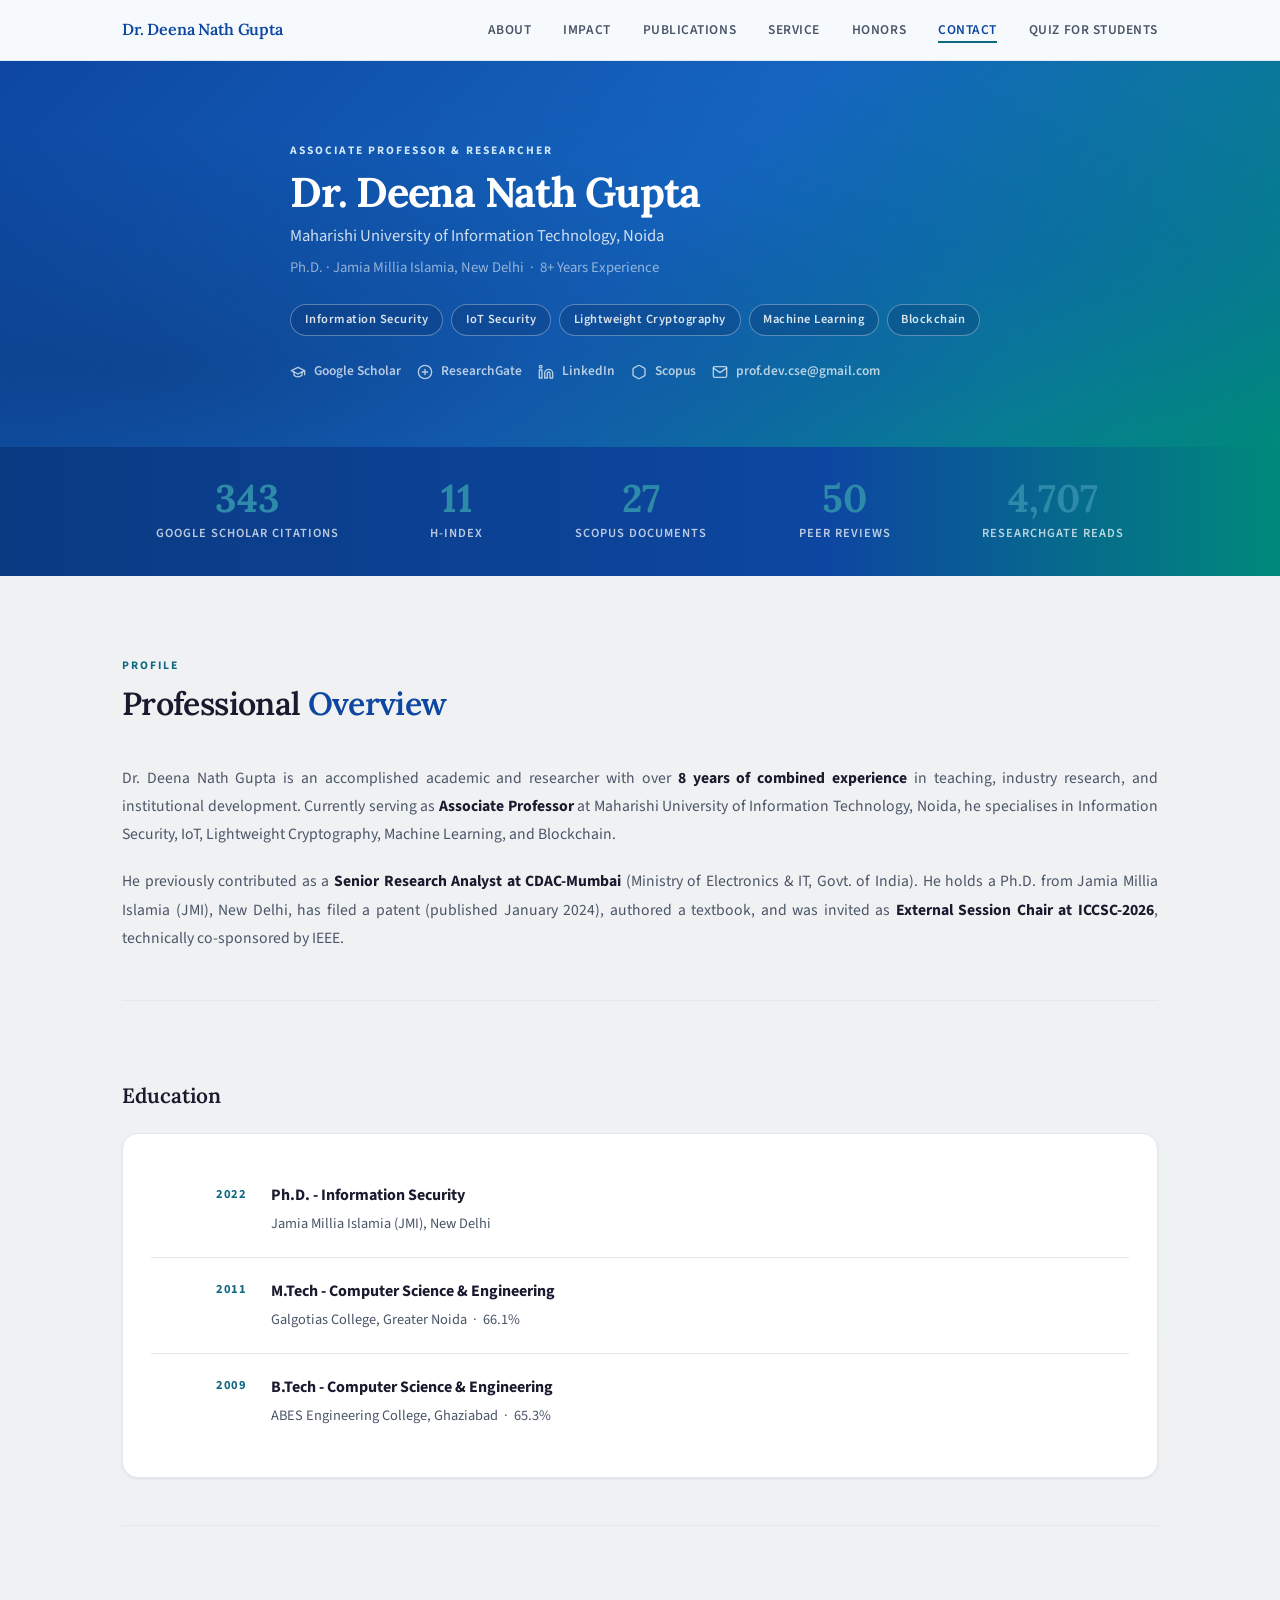
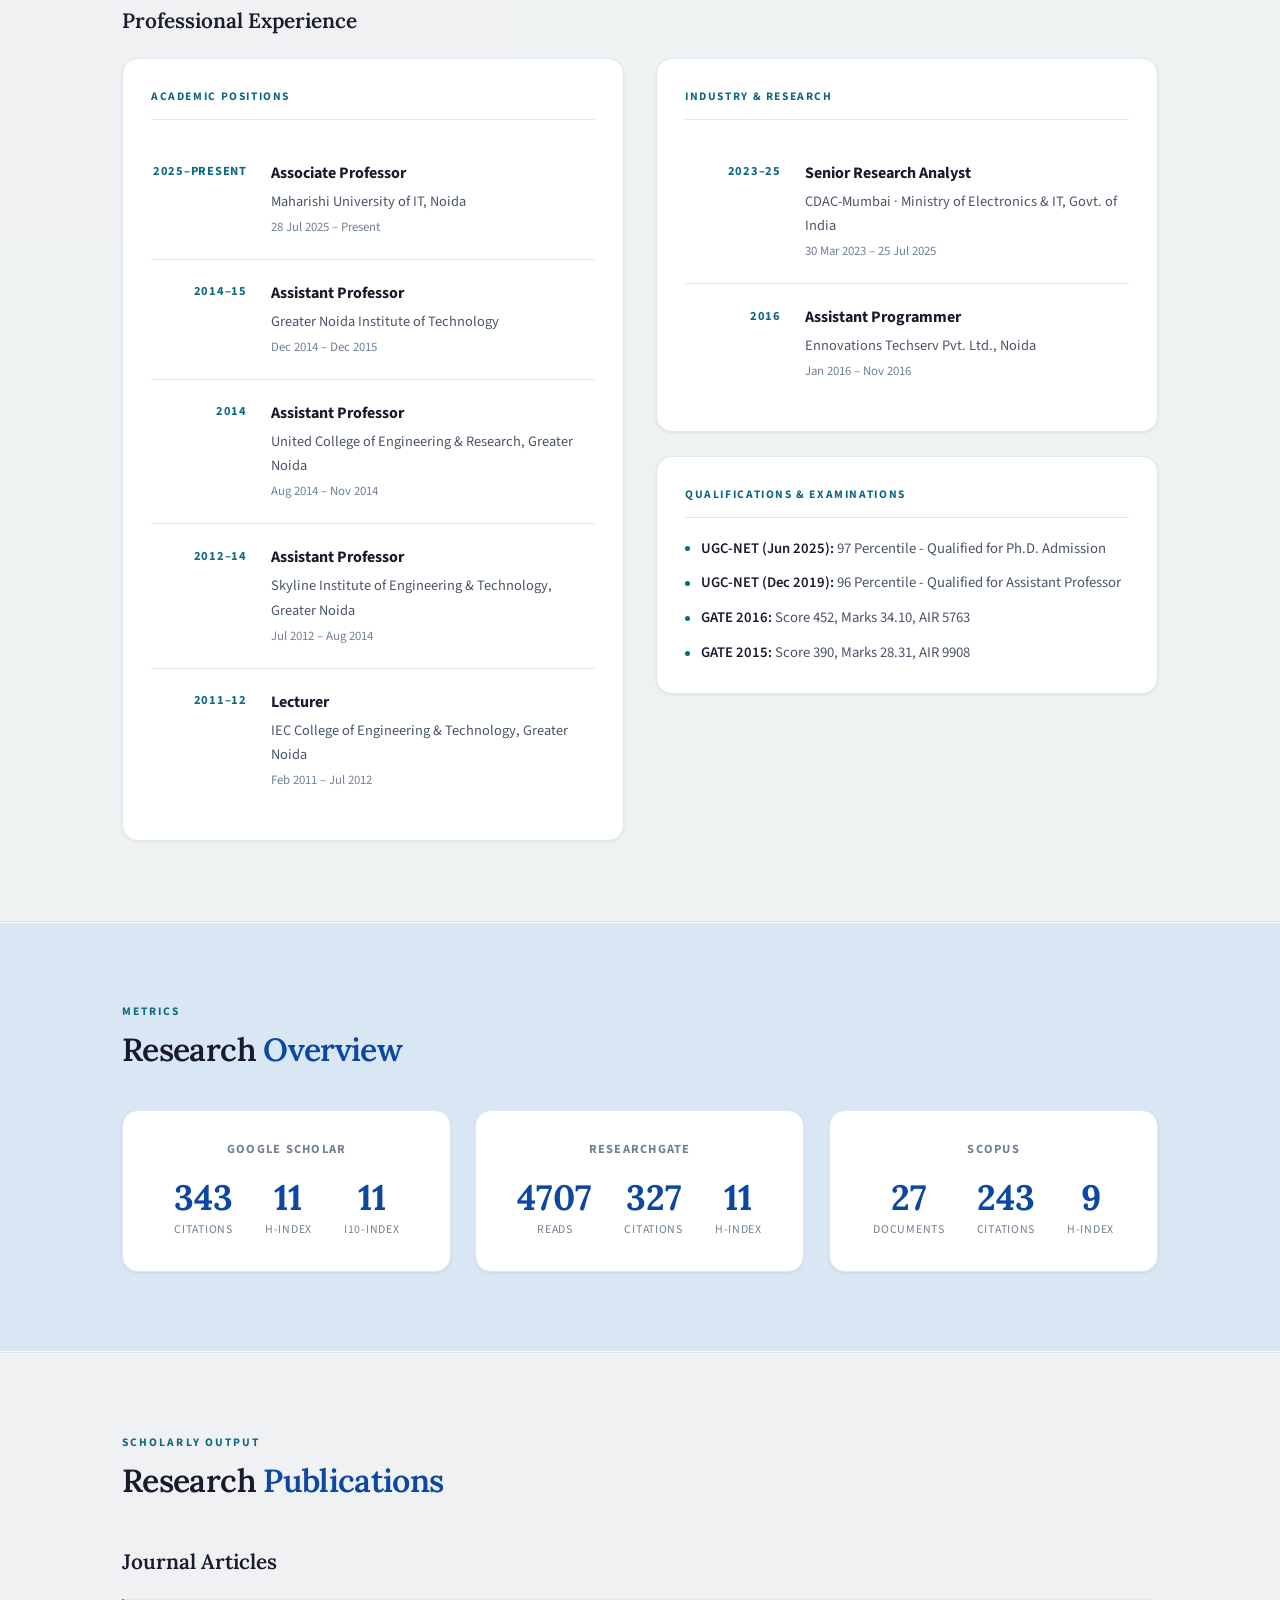
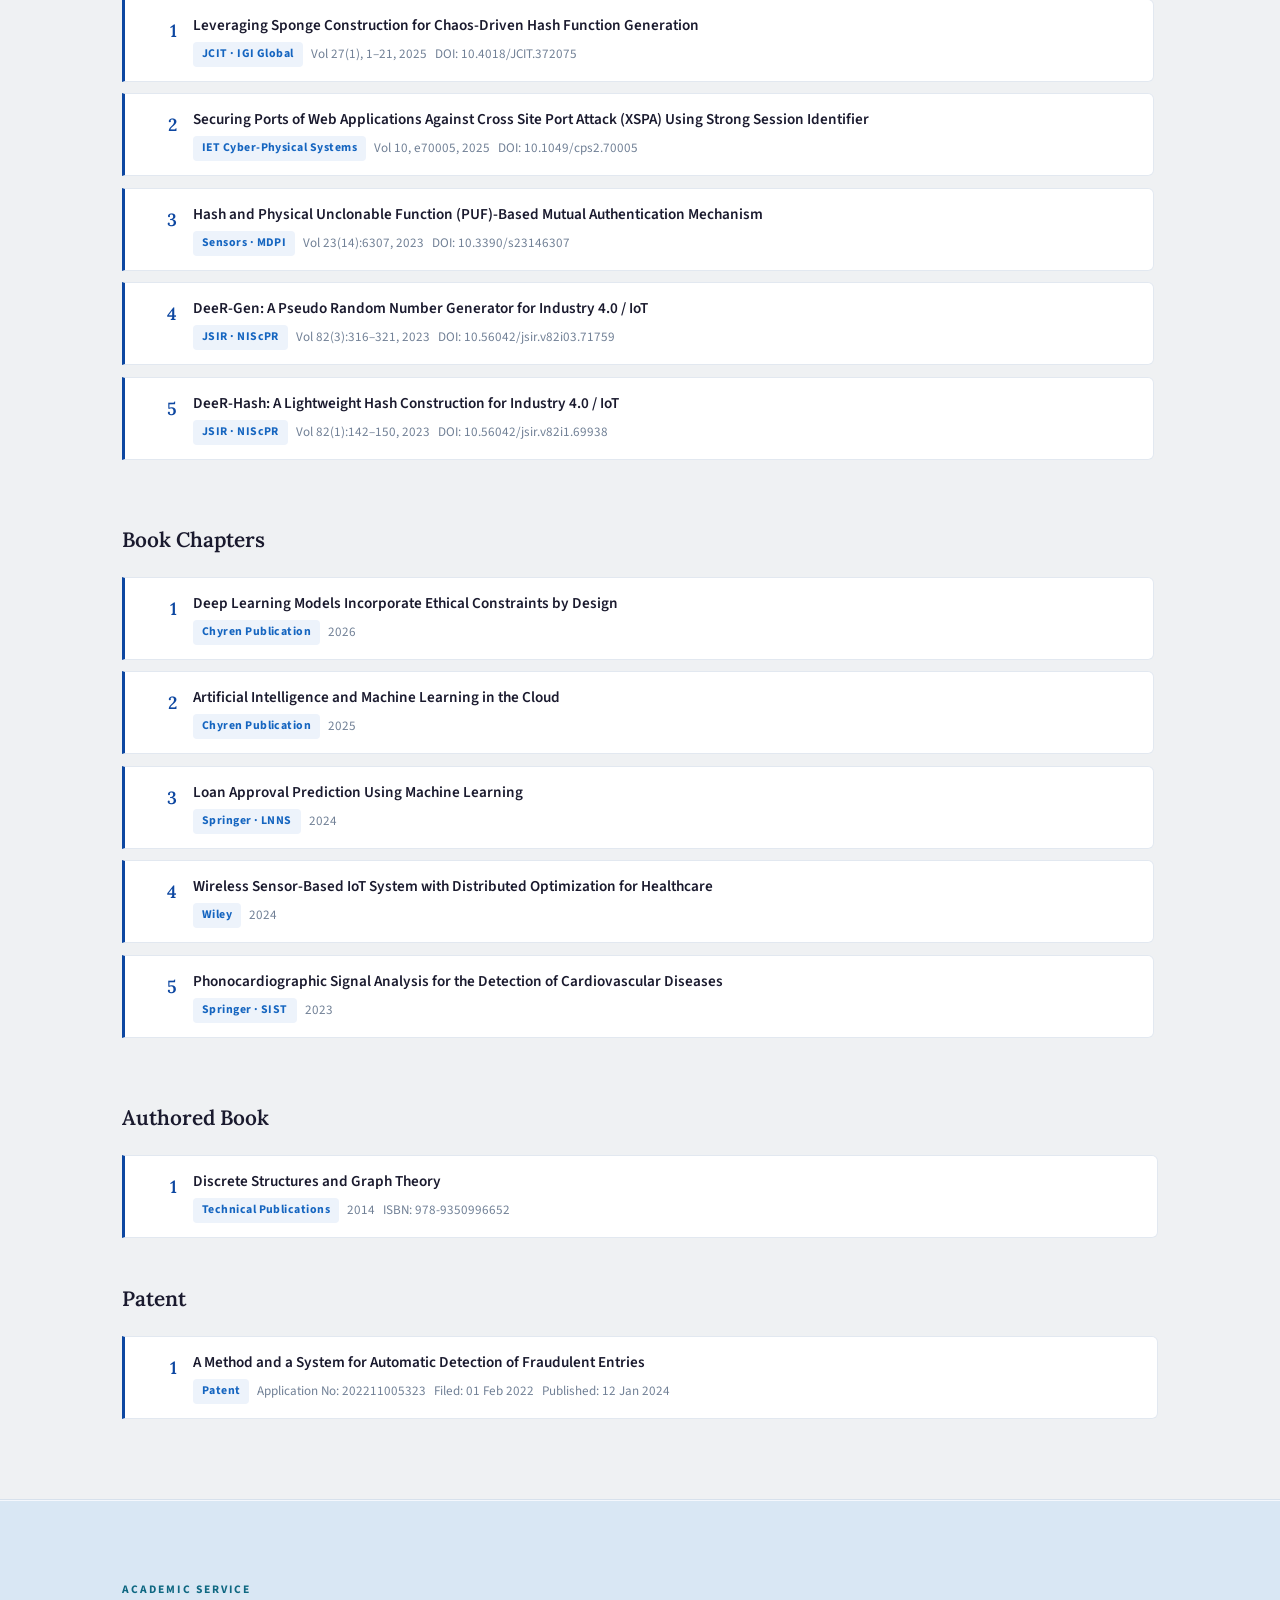
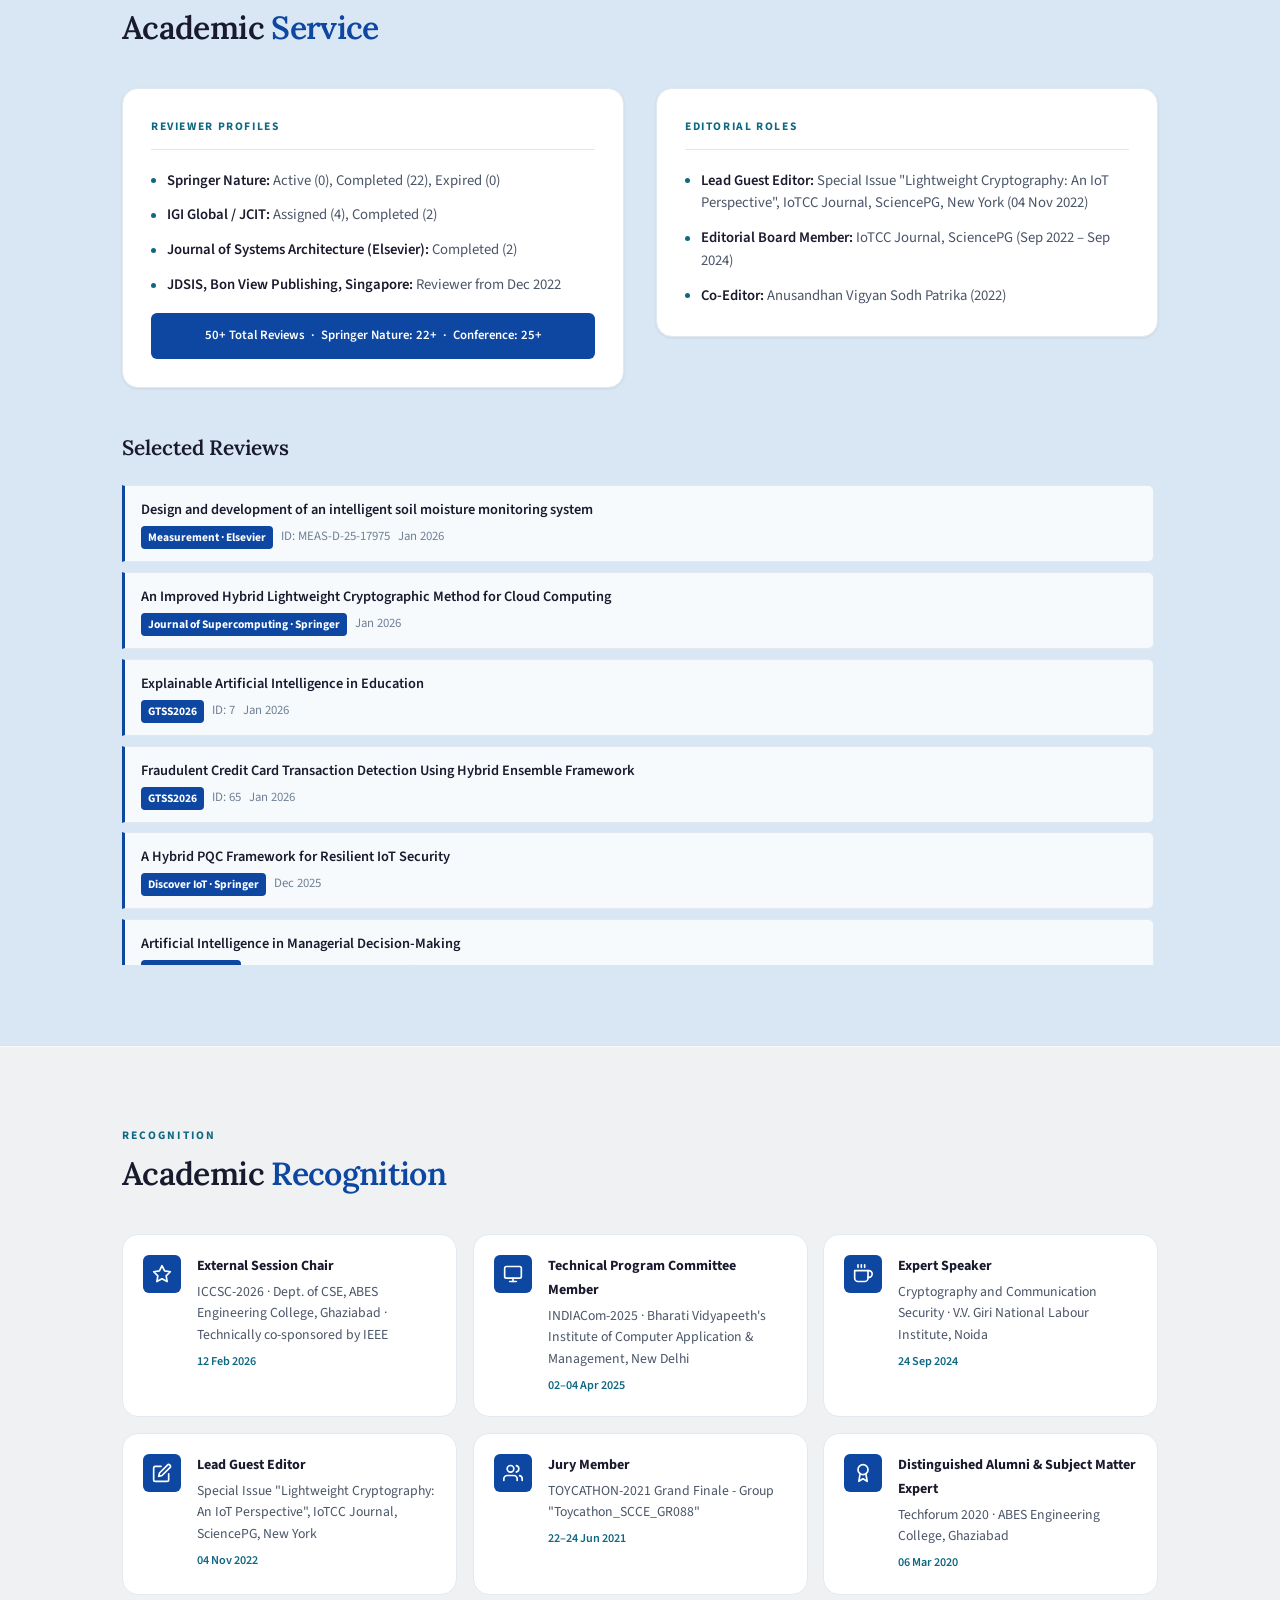
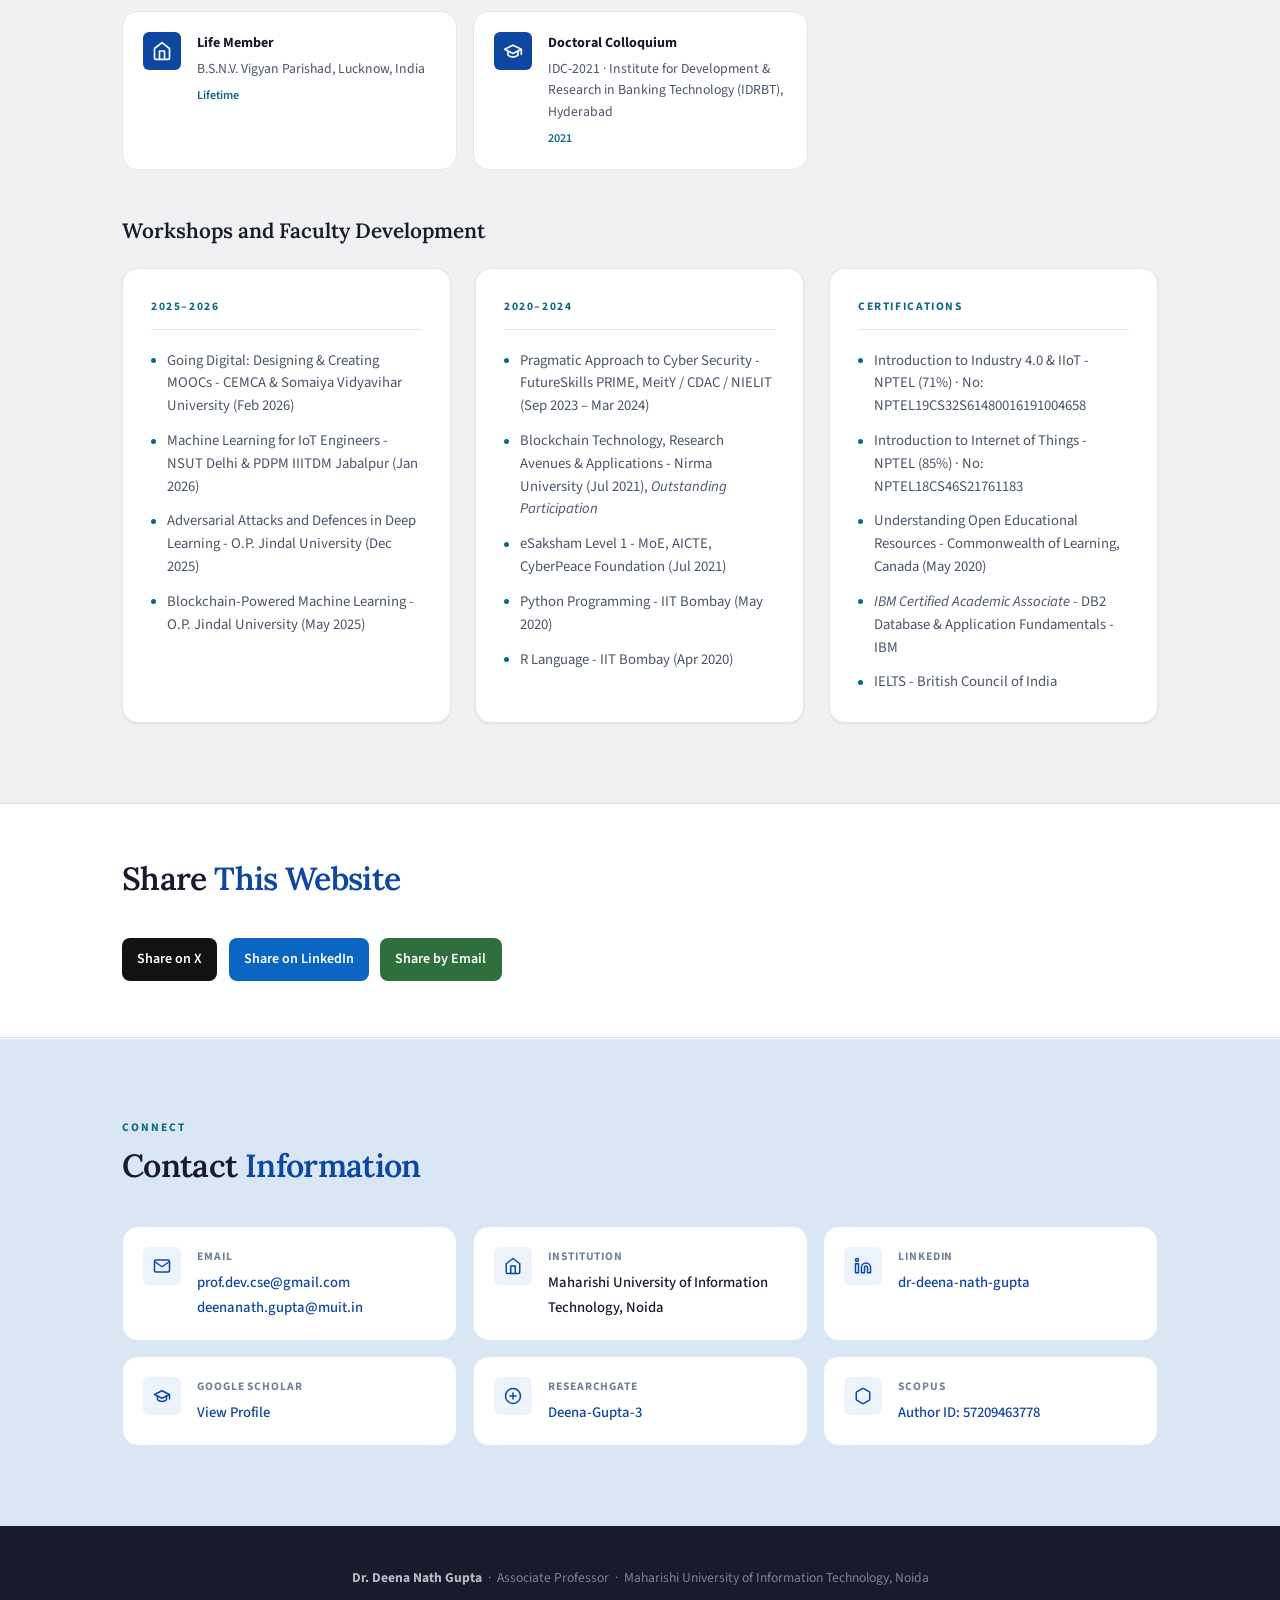
==== index.html @ 2c98c957 "Code Updated" ====
<!DOCTYPE html>
<html lang="en">
<head>
  <meta charset="UTF-8"/>
  <meta name="viewport" content="width=device-width, initial-scale=1.0"/>
  <meta name="description" content="Portfolio of Dr. Deena Nath Gupta, Associate Professor at MUIT Noida, with research publications, teaching, honors, and student resources. PhD from Jamia Millia Islamia (JMI)."/>
  <meta name="keywords" content="Dr Deena Nath Gupta, academic portfolio, MUIT Noida, information security, cyber security research, publications, teaching, reviewer, computer science faculty"/>
  <meta name="robots" content="index, follow, max-image-preview:large"/>
  <meta name="author" content="Dr. Deena Nath Gupta"/>
  <meta name="theme-color" content="#0d47a1"/>
  <meta property="og:type" content="website"/>
  <meta property="og:locale" content="en_US"/>
  <meta property="og:site_name" content="Dr. Deena Nath Gupta Academic Portfolio"/>
  <meta property="og:url" content="https://deenanathgupta.in/"/>
  <meta property="og:title" content="Dr. Deena Nath Gupta | Associate Professor | MUIT | PhD (JMI)"/>
  <meta property="og:description" content="Portfolio of Dr. Deena Nath Gupta, Associate Professor at MUIT Noida, with research publications, teaching, honors, and student resources. PhD from Jamia Millia Islamia (JMI)."/>
  <meta property="og:image" content="https://deenanathgupta.in/og-image.jpg"/>
  <meta property="og:image:alt" content="Dr. Deena Nath Gupta Academic Portfolio"/>
  <meta name="twitter:card" content="summary_large_image"/>
  <meta name="twitter:title" content="Dr. Deena Nath Gupta | Associate Professor | MUIT | PhD (JMI)"/>
  <meta name="twitter:description" content="Portfolio of Dr. Deena Nath Gupta, Associate Professor at MUIT Noida, with research publications, teaching, honors, and student resources. PhD from Jamia Millia Islamia (JMI)."/>
  <meta name="twitter:image" content="https://deenanathgupta.in/og-image.jpg"/>
  <link rel="canonical" href="https://deenanathgupta.in/"/>
  <link rel="alternate" hreflang="en" href="https://deenanathgupta.in/"/>
  <link rel="alternate" hreflang="x-default" href="https://deenanathgupta.in/"/>
  <link rel="icon" href="/favicon.ico" sizes="any">
<link rel="icon" type="image/png" sizes="32x32" href="/favicon-32x32.png">
<link rel="icon" type="image/png" sizes="16x16" href="/favicon-16x16.png">
<link rel="apple-touch-icon" href="/apple-touch-icon.png" sizes="180x180">
<link rel="icon" type="image/png" sizes="192x192" href="/android-chrome-192x192.png">
<link rel="icon" type="image/png" sizes="512x512" href="/android-chrome-512x512.png">
<link rel="manifest" href="/site.webmanifest">
  <title>Dr. Deena Nath Gupta | Associate Professor | MUIT | PhD (JMI)</title>
  <link rel="preconnect" href="https://fonts.googleapis.com"/>
  <link rel="preconnect" href="https://fonts.gstatic.com" crossorigin/>
  <link href="https://fonts.googleapis.com/css2?family=Lora:ital,wght@0,400;0,500;0,600;0,700;1,400&family=Source+Sans+3:wght@400;500;600;700&display=swap" rel="stylesheet"/>
  <script type="application/ld+json">
    {
      "@context": "https://schema.org",
      "@type": "Person",
      "name": "Dr. Deena Nath Gupta",
      "jobTitle": "Associate Professor",
      "description": "Academic portfolio of Dr. Deena Nath Gupta, Information Security researcher.",
      "affiliation": {
        "@type": "CollegeOrUniversity",
        "name": "Maharishi University of Information Technology, Noida"
      },
      "alumniOf": {
        "@type": "CollegeOrUniversity",
        "name": "Jamia Millia Islamia, New Delhi"
      },
      "sameAs": [
        "https://scholar.google.com/citations?user=XgmzOaIAAAAJ",
        "https://www.researchgate.net/profile/Deena-Gupta-3",
        "https://www.linkedin.com/in/dr-deena-nath-gupta-175712178/",
        "https://www.scopus.com/authid/detail.uri?authorId=57209463778"
      ]
    }
  </script>
  <link rel="stylesheet" href="styles.css">
  <link rel="stylesheet" href="nav-mobile.css">
</head>
<body>

<!-- ─── NAV ──────────────────────────────────────────────── -->
<nav class="nav" id="nav">
  <div class="nav-inner">
    <span class="nav-brand">Dr. Deena Nath Gupta</span>
    <ul class="nav-links">
      <li><a href="#about">About</a></li>
      <li><a href="#impact">Impact</a></li>
      <li><a href="#publications">Publications</a></li>
      <li><a href="#service">Service</a></li>
      <li><a href="#honors">Honors</a></li>
      <li><a href="#contact">Contact</a></li>
      <li><a href="quizzes.html">Quiz for Students</a></li>
    </ul>
    <button class="nav-hamburger" id="navHamburger" aria-label="Open navigation menu" aria-expanded="false" aria-controls="navSidebar">
      <span></span><span></span><span></span>
    </button>
  </div>
</nav>

<!-- Off-canvas sidebar -->
<div class="nav-sidebar" id="navSidebar" role="dialog" aria-modal="true" aria-label="Navigation" aria-hidden="true">
  <div class="nav-sidebar-header">
    <span class="nav-sidebar-title">Navigation</span>
    <button class="nav-sidebar-close" id="navSidebarClose" aria-label="Close navigation menu">&#10005;</button>
  </div>
  <nav>
    <ul>
      <li><a href="#about">About</a></li>
      <li><a href="#impact">Impact</a></li>
      <li><a href="#publications">Publications</a></li>
      <li><a href="#service">Service</a></li>
      <li><a href="#honors">Honors</a></li>
      <li><a href="#contact">Contact</a></li>
      <li><a href="quizzes.html">Quiz for Students</a></li>
    </ul>
  </nav>
</div>
<div class="nav-overlay" id="navOverlay" aria-hidden="true"></div>

<!-- ─── HERO ──────────────────────────────────────────────── -->
<header class="hero">
  <div class="wrap">
    <div class="hero-grid">
      <div class="hero-monogram animate delay-1">DG</div>
      <div>
        <p class="hero-sup animate delay-1">Associate Professor &amp; Researcher</p>
        <h1 class="hero-name animate delay-2">Dr. Deena Nath Gupta</h1>
        <p class="hero-role animate delay-2">Maharishi University of Information Technology, Noida</p>
        <p class="hero-inst animate delay-3">Ph.D. · Jamia Millia Islamia, New Delhi &nbsp;·&nbsp; 8+ Years Experience</p>
        <div class="chip-row animate delay-3">
          <span class="chip">Information Security</span>
          <span class="chip">IoT Security</span>
          <span class="chip">Lightweight Cryptography</span>
          <span class="chip">Machine Learning</span>
          <span class="chip">Blockchain</span>
        </div>
        <div class="hero-links animate delay-4">
          <a class="hero-link" href="https://scholar.google.com/citations?user=XgmzOaIAAAAJ" target="_blank">
            <!-- Scholar icon -->
            <svg width="16" height="16" viewBox="0 0 24 24" fill="none" stroke="currentColor" stroke-width="2" stroke-linecap="round" stroke-linejoin="round"><path d="M22 10v6M2 10l10-5 10 5-10 5z"/><path d="M6 12v5c3 3 9 3 12 0v-5"/></svg>
            Google Scholar
          </a>
          <a class="hero-link" href="https://www.researchgate.net/profile/Deena-Gupta-3" target="_blank">
            <!-- ResearchGate icon -->
            <svg width="16" height="16" viewBox="0 0 24 24" fill="none" stroke="currentColor" stroke-width="2" stroke-linecap="round" stroke-linejoin="round"><circle cx="12" cy="12" r="10"/><path d="M12 8v8M8 12h8"/></svg>
            ResearchGate
          </a>
          <a class="hero-link" href="https://www.linkedin.com/in/dr-deena-nath-gupta-175712178/" target="_blank">
            <!-- LinkedIn icon -->
            <svg width="16" height="16" viewBox="0 0 24 24" fill="none" stroke="currentColor" stroke-width="2" stroke-linecap="round" stroke-linejoin="round"><path d="M16 8a6 6 0 0 1 6 6v7h-4v-7a2 2 0 0 0-2-2 2 2 0 0 0-2 2v7h-4v-7a6 6 0 0 1 6-6z"/><rect x="2" y="9" width="4" height="12"/><circle cx="4" cy="4" r="2"/></svg>
            LinkedIn
          </a>
          <a class="hero-link" href="https://www.scopus.com/authid/detail.uri?authorId=57209463778" target="_blank">
            <!-- Scopus icon -->
            <svg width="16" height="16" viewBox="0 0 24 24" fill="none" stroke="currentColor" stroke-width="2" stroke-linecap="round" stroke-linejoin="round"><path d="M21 16V8a2 2 0 0 0-1-1.73l-7-4a2 2 0 0 0-2 0l-7 4A2 2 0 0 0 3 8v8a2 2 0 0 0 1 1.73l7 4a2 2 0 0 0 2 0l7-4A2 2 0 0 0 21 16z"/></svg>
            Scopus
          </a>
          <a class="hero-link" href="mailto:prof.dev.cse@gmail.com">
            <svg width="16" height="16" viewBox="0 0 24 24" fill="none" stroke="currentColor" stroke-width="2" stroke-linecap="round" stroke-linejoin="round"><path d="M4 4h16c1.1 0 2 .9 2 2v12c0 1.1-.9 2-2 2H4c-1.1 0-2-.9-2-2V6c0-1.1.9-2 2-2z"/><polyline points="22,6 12,13 2,6"/></svg>
            prof.dev.cse@gmail.com
          </a>
        </div>
      </div>
    </div>
  </div>
</header>

<!-- ─── STATS BAR ─────────────────────────────────────────── -->
<div class="stats-bar">
  <div class="wrap">
    <div class="stats-inner">
      <div class="stat-item">
        <div class="stat-val" data-count="343">0</div>
        <div class="stat-lbl">Google Scholar Citations</div>
      </div>
      <div class="stat-item">
        <div class="stat-val" data-count="11">0</div>
        <div class="stat-lbl">h-index</div>
      </div>
      <div class="stat-item">
        <div class="stat-val" data-count="27">0</div>
        <div class="stat-lbl">Scopus Documents</div>
      </div>
      <div class="stat-item">
        <div class="stat-val" data-count="50">0</div>
        <div class="stat-lbl">Peer Reviews</div>
      </div>
      <div class="stat-item">
        <div class="stat-val" data-count="4707">0</div>
        <div class="stat-lbl">ResearchGate Reads</div>
      </div>
    </div>
  </div>
</div>

<!-- ─── ABOUT ──────────────────────────────────────────────── -->
<section id="about" class="section">
  <div class="wrap">
    <p class="eyebrow">Profile</p>
    <h2 class="section-title">Professional <span>Overview</span></h2>
    <p class="summary-text">
      Dr. Deena Nath Gupta is an accomplished academic and researcher with over <strong class="summary-strong">8 years of combined experience</strong> in teaching, industry research, and institutional development. Currently serving as <strong class="summary-strong">Associate Professor</strong> at Maharishi University of Information Technology, Noida, he specialises in Information Security, IoT, Lightweight Cryptography, Machine Learning, and Blockchain.
    </p>
    <p class="summary-text">
      He previously contributed as a <strong class="summary-strong">Senior Research Analyst at CDAC-Mumbai</strong> (Ministry of Electronics &amp; IT, Govt. of India). He holds a Ph.D. from Jamia Millia Islamia (JMI), New Delhi, has filed a patent (published January 2024), authored a textbook, and was invited as <strong class="summary-strong">External Session Chair at ICCSC-2026</strong>, technically co-sponsored by IEEE.
    </p>

    <div class="sub-section">
      <h3 class="section-subtitle">Education</h3>
      <div class="card">
        <div class="timeline">
          <div class="tl-item">
            <div class="tl-year">2022</div>
            <div class="tl-body">
                <div class="tl-title">Ph.D. - Information Security</div>
              <div class="tl-sub">Jamia Millia Islamia (JMI), New Delhi</div>
            </div>
          </div>
          <div class="tl-item">
            <div class="tl-year">2011</div>
            <div class="tl-body">
                <div class="tl-title">M.Tech - Computer Science &amp; Engineering</div>
              <div class="tl-sub">Galgotias College, Greater Noida &nbsp;·&nbsp; 66.1%</div>
            </div>
          </div>
          <div class="tl-item">
            <div class="tl-year">2009</div>
            <div class="tl-body">
                <div class="tl-title">B.Tech - Computer Science &amp; Engineering</div>
              <div class="tl-sub">ABES Engineering College, Ghaziabad &nbsp;·&nbsp; 65.3%</div>
            </div>
          </div>
        </div>
      </div>
    </div>

    <div class="sub-section">
    <h3 class="section-subtitle">Professional Experience</h3>
    <div class="col-2">
      <div class="card">
        <div class="card-head">Academic Positions</div>
        <div class="timeline">
          <div class="tl-item">
            <div class="tl-year">2025–Present</div>
            <div class="tl-body">
              <div class="tl-title">Associate Professor</div>
              <div class="tl-sub">Maharishi University of IT, Noida</div>
              <div class="tl-period">28 Jul 2025 – Present</div>
            </div>
          </div>
          <div class="tl-item">
            <div class="tl-year">2014–15</div>
            <div class="tl-body">
              <div class="tl-title">Assistant Professor</div>
              <div class="tl-sub">Greater Noida Institute of Technology</div>
              <div class="tl-period">Dec 2014 – Dec 2015</div>
            </div>
          </div>
          <div class="tl-item">
            <div class="tl-year">2014</div>
            <div class="tl-body">
              <div class="tl-title">Assistant Professor</div>
              <div class="tl-sub">United College of Engineering &amp; Research, Greater Noida</div>
              <div class="tl-period">Aug 2014 – Nov 2014</div>
            </div>
          </div>
          <div class="tl-item">
            <div class="tl-year">2012–14</div>
            <div class="tl-body">
              <div class="tl-title">Assistant Professor</div>
              <div class="tl-sub">Skyline Institute of Engineering &amp; Technology, Greater Noida</div>
              <div class="tl-period">Jul 2012 – Aug 2014</div>
            </div>
          </div>
          <div class="tl-item">
            <div class="tl-year">2011–12</div>
            <div class="tl-body">
              <div class="tl-title">Lecturer</div>
              <div class="tl-sub">IEC College of Engineering &amp; Technology, Greater Noida</div>
              <div class="tl-period">Feb 2011 – Jul 2012</div>
            </div>
          </div>
        </div>
      </div>
      <div>
        <div class="card stack-gap">
          <div class="card-head">Industry &amp; Research</div>
          <div class="timeline">
            <div class="tl-item">
              <div class="tl-year">2023–25</div>
              <div class="tl-body">
                <div class="tl-title">Senior Research Analyst</div>
                <div class="tl-sub">CDAC-Mumbai · Ministry of Electronics &amp; IT, Govt. of India</div>
                <div class="tl-period">30 Mar 2023 – 25 Jul 2025</div>
              </div>
            </div>
            <div class="tl-item">
              <div class="tl-year">2016</div>
              <div class="tl-body">
                <div class="tl-title">Assistant Programmer</div>
                <div class="tl-sub">Ennovations Techserv Pvt. Ltd., Noida</div>
                <div class="tl-period">Jan 2016 – Nov 2016</div>
              </div>
            </div>
          </div>
        </div>
        <div class="card">
          <div class="card-head">Qualifications &amp; Examinations</div>
          <ul class="dot-list">
            <li><strong>UGC-NET (Jun 2025):</strong> 97 Percentile - Qualified for Ph.D. Admission</li>
            <li><strong>UGC-NET (Dec 2019):</strong> 96 Percentile - Qualified for Assistant Professor</li>
            <li><strong>GATE 2016:</strong> Score 452, Marks 34.10, AIR 5763</li>
            <li><strong>GATE 2015:</strong> Score 390, Marks 28.31, AIR 9908</li>
          </ul>
        </div>
      </div>
    </div>
    </div>
  </div>
</section>

<!-- ─── IMPACT ─────────────────────────────────────────────── -->
<section id="impact" class="section section--alt">
  <div class="wrap">
    <p class="eyebrow">Metrics</p>
    <h2 class="section-title">Research <span>Overview</span></h2>
    <div class="metrics-row">
      <div class="metric-card">
        <div class="metric-platform">Google Scholar</div>
        <div class="metric-inner">
          <div><span class="metric-val">343</span><span class="metric-lbl">Citations</span></div>
          <div><span class="metric-val">11</span><span class="metric-lbl">h-index</span></div>
          <div><span class="metric-val">11</span><span class="metric-lbl">i10-index</span></div>
        </div>
      </div>
      <div class="metric-card">
        <div class="metric-platform">ResearchGate</div>
        <div class="metric-inner">
          <div><span class="metric-val">4707</span><span class="metric-lbl">Reads</span></div>
          <div><span class="metric-val">327</span><span class="metric-lbl">Citations</span></div>
          <div><span class="metric-val">11</span><span class="metric-lbl">h-index</span></div>
        </div>
      </div>
      <div class="metric-card">
        <div class="metric-platform">Scopus</div>
        <div class="metric-inner">
          <div><span class="metric-val">27</span><span class="metric-lbl">Documents</span></div>
          <div><span class="metric-val">243</span><span class="metric-lbl">Citations</span></div>
          <div><span class="metric-val">9</span><span class="metric-lbl">h-index</span></div>
        </div>
      </div>
    </div>
  </div>
</section>

<!-- ─── PUBLICATIONS ───────────────────────────────────────── -->
<section id="publications" class="section">
  <div class="wrap">
    <p class="eyebrow">Scholarly Output</p>
    <h2 class="section-title">Research <span>Publications</span></h2>
    <!-- Journal Articles -->
    <h3 class="section-subtitle">Journal Articles</h3>
    <div class="scroll-box">
      <div class="pub-list">
        <div class="pub-item">
          <div class="pub-num">1</div>
          <div>
            <div class="pub-title">Leveraging Sponge Construction for Chaos-Driven Hash Function Generation</div>
            <div class="pub-meta">
              <span class="pub-badge">JCIT · IGI Global</span>
              <span>Vol 27(1), 1–21, 2025</span>
              <span>DOI: 10.4018/JCIT.372075</span>
            </div>
          </div>
        </div>
        <div class="pub-item">
          <div class="pub-num">2</div>
          <div>
            <div class="pub-title">Securing Ports of Web Applications Against Cross Site Port Attack (XSPA) Using Strong Session Identifier</div>
            <div class="pub-meta">
              <span class="pub-badge">IET Cyber-Physical Systems</span>
              <span>Vol 10, e70005, 2025</span>
              <span>DOI: 10.1049/cps2.70005</span>
            </div>
          </div>
        </div>
        <div class="pub-item">
          <div class="pub-num">3</div>
          <div>
            <div class="pub-title">Hash and Physical Unclonable Function (PUF)-Based Mutual Authentication Mechanism</div>
            <div class="pub-meta">
              <span class="pub-badge">Sensors · MDPI</span>
              <span>Vol 23(14):6307, 2023</span>
              <span>DOI: 10.3390/s23146307</span>
            </div>
          </div>
        </div>
        <div class="pub-item">
          <div class="pub-num">4</div>
          <div>
            <div class="pub-title">DeeR-Gen: A Pseudo Random Number Generator for Industry 4.0 / IoT</div>
            <div class="pub-meta">
              <span class="pub-badge">JSIR · NIScPR</span>
              <span>Vol 82(3):316–321, 2023</span>
              <span>DOI: 10.56042/jsir.v82i03.71759</span>
            </div>
          </div>
        </div>
        <div class="pub-item">
          <div class="pub-num">5</div>
          <div>
            <div class="pub-title">DeeR-Hash: A Lightweight Hash Construction for Industry 4.0 / IoT</div>
            <div class="pub-meta">
              <span class="pub-badge">JSIR · NIScPR</span>
              <span>Vol 82(1):142–150, 2023</span>
              <span>DOI: 10.56042/jsir.v82i1.69938</span>
            </div>
          </div>
        </div>
        <div class="pub-item">
          <div class="pub-num">6</div>
          <div>
            <div class="pub-title">A Deep Journey into Image Enhancement: A Survey of Current and Emerging Trends</div>
            <div class="pub-meta">
              <span class="pub-badge">Information Fusion · Elsevier</span>
              <span>Vol 93:36–76, 2023</span>
              <span>DOI: 10.1016/j.inffus.2022.12.012</span>
            </div>
          </div>
        </div>
        <div class="pub-item">
          <div class="pub-num">7</div>
          <div>
            <div class="pub-title">Implementing Lightweight Cryptography in Enterprises Adopting IoT for IT Transformation</div>
            <div class="pub-meta">
              <span class="pub-badge">ANSDN</span>
              <span>Vol 10(01), 2022</span>
            </div>
          </div>
        </div>
        <div class="pub-item">
          <div class="pub-num">8</div>
          <div>
            <div class="pub-title">Multi-Layer and Clustering-Based Security Implementation for an IoT Environment</div>
            <div class="pub-meta">
              <span class="pub-badge">IJSDA · IGI Global</span>
              <span>Vol 11(2):1–21, 2022</span>
              <span>DOI: 10.4018/IJSDA.20220701.oa3</span>
            </div>
          </div>
        </div>
        <div class="pub-item">
          <div class="pub-num">9</div>
          <div>
            <div class="pub-title">Networking in IoT: Technologies Used, Security Threats and Possible Countermeasures</div>
            <div class="pub-meta">
              <span class="pub-badge">IJSWCC</span>
              <span>Vol 10(1), 2020</span>
              <span>DOI: 10.2174/2210327910666210106090826</span>
            </div>
          </div>
        </div>
        <div class="pub-item">
          <div class="pub-num">10</div>
          <div>
            <div class="pub-title">Lightweight Cryptography: An IoT Perspective</div>
            <div class="pub-meta">
              <span class="pub-badge">IJITEE</span>
              <span>Vol 8(8):700–706, 2019</span>
            </div>
          </div>
        </div>
      </div>
    </div>

    <!-- Book Chapters -->
    <h3 class="section-subtitle">Book Chapters</h3>
    <div class="scroll-box">
      <div class="pub-list">
        <div class="pub-item">
          <div class="pub-num">1</div>
          <div>
            <div class="pub-title">Deep Learning Models Incorporate Ethical Constraints by Design</div>
            <div class="pub-meta"><span class="pub-badge">Chyren Publication</span><span>2026</span></div>
          </div>
        </div>
        <div class="pub-item">
          <div class="pub-num">2</div>
          <div>
            <div class="pub-title">Artificial Intelligence and Machine Learning in the Cloud</div>
            <div class="pub-meta"><span class="pub-badge">Chyren Publication</span><span>2025</span></div>
          </div>
        </div>
        <div class="pub-item">
          <div class="pub-num">3</div>
          <div>
            <div class="pub-title">Loan Approval Prediction Using Machine Learning</div>
            <div class="pub-meta"><span class="pub-badge">Springer · LNNS</span><span>2024</span></div>
          </div>
        </div>
        <div class="pub-item">
          <div class="pub-num">4</div>
          <div>
            <div class="pub-title">Wireless Sensor-Based IoT System with Distributed Optimization for Healthcare</div>
            <div class="pub-meta"><span class="pub-badge">Wiley</span><span>2024</span></div>
          </div>
        </div>
        <div class="pub-item">
          <div class="pub-num">5</div>
          <div>
            <div class="pub-title">Phonocardiographic Signal Analysis for the Detection of Cardiovascular Diseases</div>
            <div class="pub-meta"><span class="pub-badge">Springer · SIST</span><span>2023</span></div>
          </div>
        </div>
        <div class="pub-item">
          <div class="pub-num">6</div>
          <div>
            <div class="pub-title">Integration of Big Data and IoT in the Modern Era</div>
            <div class="pub-meta"><span class="pub-badge">Springer · EAI</span><span>2023</span></div>
          </div>
        </div>
        <div class="pub-item">
          <div class="pub-num">7</div>
          <div>
            <div class="pub-title">An IoT Approach of Managing Smart Healthcare Services</div>
            <div class="pub-meta"><span class="pub-badge">CRC Press</span><span>2022</span></div>
          </div>
        </div>
        <div class="pub-item">
          <div class="pub-num">8</div>
          <div>
            <div class="pub-title">Federated Learning for an IoT Application</div>
            <div class="pub-meta"><span class="pub-badge">Springer</span><span>2022</span></div>
          </div>
        </div>
        <div class="pub-item">
          <div class="pub-num">9</div>
          <div>
            <div class="pub-title">Federated Learning for IoT Devices</div>
            <div class="pub-meta"><span class="pub-badge">Springer</span><span>2022</span></div>
          </div>
        </div>
        <div class="pub-item">
          <div class="pub-num">10</div>
          <div>
            <div class="pub-title">Efficient Encryption Techniques for Data Transmission Through IoT Devices</div>
            <div class="pub-meta"><span class="pub-badge">IGI Global</span><span>2020</span></div>
          </div>
        </div>
      </div>
    </div>

    <!-- Authored Book -->
    <h3 class="section-subtitle">Authored Book</h3>
    <div class="pub-list">
      <div class="pub-item">
        <div class="pub-num">1</div>
        <div>
          <div class="pub-title">Discrete Structures and Graph Theory</div>
          <div class="pub-meta">
            <span class="pub-badge">Technical Publications</span>
            <span>2014</span>
            <span>ISBN: 978-9350996652</span>
          </div>
        </div>
      </div>
    </div>

    <!-- Patent -->
    <h3 class="section-subtitle">Patent</h3>
    <div class="pub-list">
      <div class="pub-item">
        <div class="pub-num">1</div>
        <div>
          <div class="pub-title">A Method and a System for Automatic Detection of Fraudulent Entries</div>
          <div class="pub-meta">
            <span class="pub-badge">Patent</span>
            <span>Application No: 202211005323</span>
            <span>Filed: 01 Feb 2022</span>
            <span>Published: 12 Jan 2024</span>
          </div>
        </div>
      </div>
    </div>

  </div>
</section>

<!-- ─── SERVICE ────────────────────────────────────────────── -->
<section id="service" class="section section--alt">
  <div class="wrap">
    <p class="eyebrow">Academic Service</p>
    <h2 class="section-title">Academic <span>Service</span></h2>

    <div class="col-2 section-block-gap">
      <div class="card">
        <div class="card-head">Reviewer Profiles</div>
        <ul class="dot-list">
          <li><strong>Springer Nature:</strong> Active (0), Completed (22), Expired (0)</li>
          <li><strong>IGI Global / JCIT:</strong> Assigned (4), Completed (2)</li>
          <li><strong>Journal of Systems Architecture (Elsevier):</strong> Completed (2)</li>
          <li><strong>JDSIS, Bon View Publishing, Singapore:</strong> Reviewer from Dec 2022</li>
        </ul>
        <div class="service-highlight">
          50+ Total Reviews &nbsp;·&nbsp; Springer Nature: 22+ &nbsp;·&nbsp; Conference: 25+
        </div>
      </div>
      <div class="card">
        <div class="card-head">Editorial Roles</div>
        <ul class="dot-list">
          <li><strong>Lead Guest Editor:</strong> Special Issue "Lightweight Cryptography: An IoT Perspective", IoTCC Journal, SciencePG, New York (04 Nov 2022)</li>
          <li><strong>Editorial Board Member:</strong> IoTCC Journal, SciencePG (Sep 2022 – Sep 2024)</li>
          <li><strong>Co-Editor:</strong> Anusandhan Vigyan Sodh Patrika (2022)</li>
        </ul>
      </div>
    </div>

    <h3 class="section-subtitle">Selected Reviews</h3>
    <div class="scroll-box">
      <div class="review-list">
        <div class="review-item">
          <div class="review-title">Design and development of an intelligent soil moisture monitoring system</div>
          <div class="review-meta"><span class="r-badge">Measurement · Elsevier</span><span>ID: MEAS-D-25-17975</span><span>Jan 2026</span></div>
        </div>
        <div class="review-item">
          <div class="review-title">An Improved Hybrid Lightweight Cryptographic Method for Cloud Computing</div>
          <div class="review-meta"><span class="r-badge">Journal of Supercomputing · Springer</span><span>Jan 2026</span></div>
        </div>
        <div class="review-item">
          <div class="review-title">Explainable Artificial Intelligence in Education</div>
          <div class="review-meta"><span class="r-badge">GTSS2026</span><span>ID: 7</span><span>Jan 2026</span></div>
        </div>
        <div class="review-item">
          <div class="review-title">Fraudulent Credit Card Transaction Detection Using Hybrid Ensemble Framework</div>
          <div class="review-meta"><span class="r-badge">GTSS2026</span><span>ID: 65</span><span>Jan 2026</span></div>
        </div>
        <div class="review-item">
          <div class="review-title">A Hybrid PQC Framework for Resilient IoT Security</div>
          <div class="review-meta"><span class="r-badge">Discover IoT · Springer</span><span>Dec 2025</span></div>
        </div>
        <div class="review-item">
          <div class="review-title">Artificial Intelligence in Managerial Decision-Making</div>
          <div class="review-meta"><span class="r-badge">Heliyon · Elsevier</span><span>ID: HELIYON-D-24-67498R1</span><span>Jul 2025</span></div>
        </div>
        <div class="review-item">
          <div class="review-title">Engineering SRAM-PUF on a Resource-Constrained Microcontroller</div>
          <div class="review-meta"><span class="r-badge">JSA · Elsevier</span><span>ID: JSA-D-24-01101</span><span>Feb 2025</span></div>
        </div>
        <div class="review-item">
          <div class="review-title">Energy Efficient Trust Aware Secure Routing Algorithm for WSN</div>
          <div class="review-meta"><span class="r-badge">Scientific Reports · Springer</span><span>Mar 2025</span></div>
        </div>
        <div class="review-item">
          <div class="review-title">A Conditional Privacy-Preserving Authentication Framework for IoV</div>
          <div class="review-meta"><span class="r-badge">CMC · Tech Science Press</span><span>ID: CMC 38404</span><span>Dec 2022</span></div>
        </div>
        <div class="review-item">
          <div class="review-title">Federated Learning Model for Credit Card Fraud Detection</div>
          <div class="review-meta"><span class="r-badge">CMC · Tech Science Press</span><span>ID: CMC 36686</span><span>Nov 2022</span></div>
        </div>
      </div>
    </div>
  </div>
</section>

<!-- ─── HONORS ─────────────────────────────────────────────── -->
<section id="honors" class="section">
  <div class="wrap">
    <p class="eyebrow">Recognition</p>
    <h2 class="section-title">Academic <span>Recognition</span></h2>
    <div class="honor-grid">

      <div class="honor-card">
        <div class="honor-ico">
          <svg width="20" height="20" viewBox="0 0 24 24" fill="none" stroke="currentColor" stroke-width="2" stroke-linecap="round" stroke-linejoin="round"><polygon points="12 2 15.09 8.26 22 9.27 17 14.14 18.18 21.02 12 17.77 5.82 21.02 7 14.14 2 9.27 8.91 8.26 12 2"/></svg>
        </div>
        <div>
          <div class="honor-title">External Session Chair</div>
          <div class="honor-desc"><span class="institution">ICCSC-2026</span> · Dept. of CSE, <span class="institution">ABES Engineering College, Ghaziabad</span> · Technically co-sponsored by <span class="institution">IEEE</span></div>
          <div class="honor-date">12 Feb 2026</div>
        </div>
      </div>

      <div class="honor-card">
        <div class="honor-ico">
          <svg width="20" height="20" viewBox="0 0 24 24" fill="none" stroke="currentColor" stroke-width="2" stroke-linecap="round" stroke-linejoin="round"><rect x="2" y="3" width="20" height="14" rx="2" ry="2"/><line x1="8" y1="21" x2="16" y2="21"/><line x1="12" y1="17" x2="12" y2="21"/></svg>
        </div>
        <div>
          <div class="honor-title">Technical Program Committee Member</div>
          <div class="honor-desc"><span class="institution">INDIACom-2025</span> · <span class="institution">Bharati Vidyapeeth's Institute of Computer Application &amp; Management, New Delhi</span></div>
          <div class="honor-date">02–04 Apr 2025</div>
        </div>
      </div>

      <div class="honor-card">
        <div class="honor-ico">
          <svg width="20" height="20" viewBox="0 0 24 24" fill="none" stroke="currentColor" stroke-width="2" stroke-linecap="round" stroke-linejoin="round"><path d="M18 8h1a4 4 0 0 1 0 8h-1"/><path d="M2 8h16v9a4 4 0 0 1-4 4H6a4 4 0 0 1-4-4V8z"/><line x1="6" y1="1" x2="6" y2="4"/><line x1="10" y1="1" x2="10" y2="4"/><line x1="14" y1="1" x2="14" y2="4"/></svg>
        </div>
        <div>
          <div class="honor-title">Expert Speaker</div>
          <div class="honor-desc">Cryptography and Communication Security · <span class="institution">V.V. Giri National Labour Institute, Noida</span></div>
          <div class="honor-date">24 Sep 2024</div>
        </div>
      </div>

      <div class="honor-card">
        <div class="honor-ico">
          <svg width="20" height="20" viewBox="0 0 24 24" fill="none" stroke="currentColor" stroke-width="2" stroke-linecap="round" stroke-linejoin="round"><path d="M11 4H4a2 2 0 0 0-2 2v14a2 2 0 0 0 2 2h14a2 2 0 0 0 2-2v-7"/><path d="M18.5 2.5a2.121 2.121 0 0 1 3 3L12 15l-4 1 1-4 9.5-9.5z"/></svg>
        </div>
        <div>
          <div class="honor-title">Lead Guest Editor</div>
          <div class="honor-desc">Special Issue "Lightweight Cryptography: An IoT Perspective", <span class="institution">IoTCC Journal</span>, <span class="institution">SciencePG, New York</span></div>
          <div class="honor-date">04 Nov 2022</div>
        </div>
      </div>

      <div class="honor-card">
        <div class="honor-ico">
          <svg width="20" height="20" viewBox="0 0 24 24" fill="none" stroke="currentColor" stroke-width="2" stroke-linecap="round" stroke-linejoin="round"><path d="M17 21v-2a4 4 0 0 0-4-4H5a4 4 0 0 0-4 4v2"/><circle cx="9" cy="7" r="4"/><path d="M23 21v-2a4 4 0 0 0-3-3.87"/><path d="M16 3.13a4 4 0 0 1 0 7.75"/></svg>
        </div>
        <div>
          <div class="honor-title">Jury Member</div>
          <div class="honor-desc"><span class="institution">TOYCATHON-2021 Grand Finale</span> - Group "Toycathon_SCCE_GR088"</div>
          <div class="honor-date">22–24 Jun 2021</div>
        </div>
      </div>

      <div class="honor-card">
        <div class="honor-ico">
          <svg width="20" height="20" viewBox="0 0 24 24" fill="none" stroke="currentColor" stroke-width="2" stroke-linecap="round" stroke-linejoin="round"><circle cx="12" cy="8" r="6"/><path d="M15.477 12.89L17 22l-5-3-5 3 1.523-9.11"/></svg>
        </div>
        <div>
          <div class="honor-title">Distinguished Alumni &amp; Subject Matter Expert</div>
          <div class="honor-desc"><span class="institution">Techforum 2020</span> · <span class="institution">ABES Engineering College, Ghaziabad</span></div>
          <div class="honor-date">06 Mar 2020</div>
        </div>
      </div>

      <div class="honor-card">
        <div class="honor-ico">
          <svg width="20" height="20" viewBox="0 0 24 24" fill="none" stroke="currentColor" stroke-width="2" stroke-linecap="round" stroke-linejoin="round"><path d="M3 9l9-7 9 7v11a2 2 0 0 1-2 2H5a2 2 0 0 1-2-2z"/><polyline points="9 22 9 12 15 12 15 22"/></svg>
        </div>
        <div>
          <div class="honor-title">Life Member</div>
          <div class="honor-desc"><span class="institution">B.S.N.V. Vigyan Parishad, Lucknow, India</span></div>
          <div class="honor-date">Lifetime</div>
        </div>
      </div>

      <div class="honor-card">
        <div class="honor-ico">
          <svg width="20" height="20" viewBox="0 0 24 24" fill="none" stroke="currentColor" stroke-width="2" stroke-linecap="round" stroke-linejoin="round"><path d="M22 10v6M2 10l10-5 10 5-10 5z"/><path d="M6 12v5c3 3 9 3 12 0v-5"/></svg>
        </div>
        <div>
          <div class="honor-title">Doctoral Colloquium</div>
          <div class="honor-desc"><span class="institution">IDC-2021</span> · <span class="institution">Institute for Development &amp; Research in Banking Technology (IDRBT), Hyderabad</span></div>
          <div class="honor-date">2021</div>
        </div>
      </div>

    </div>

    <!-- Workshops & FDPs -->
    <h3 class="section-subtitle">Workshops and Faculty Development</h3>
    <div class="col-3">
      <div class="card">
        <div class="card-head">2025–2026</div>
        <ul class="dot-list">
          <li>Going Digital: Designing &amp; Creating MOOCs - <span class="institution">CEMCA &amp; Somaiya Vidyavihar University</span> (Feb 2026)</li>
          <li>Machine Learning for IoT Engineers - <span class="institution">NSUT Delhi &amp; PDPM IIITDM Jabalpur</span> (Jan 2026)</li>
          <li>Adversarial Attacks and Defences in Deep Learning - <span class="institution">O.P. Jindal University</span> (Dec 2025)</li>
          <li>Blockchain-Powered Machine Learning - <span class="institution">O.P. Jindal University</span> (May 2025)</li>
        </ul>
      </div>
      <div class="card">
        <div class="card-head">2020–2024</div>
        <ul class="dot-list">
          <li>Pragmatic Approach to Cyber Security - <span class="institution">FutureSkills PRIME, MeitY / CDAC / NIELIT</span> (Sep 2023 – Mar 2024)</li>
          <li>Blockchain Technology, Research Avenues &amp; Applications - <span class="institution">Nirma University</span> (Jul 2021), <em>Outstanding Participation</em></li>
          <li>eSaksham Level 1 - <span class="institution">MoE, AICTE, CyberPeace Foundation</span> (Jul 2021)</li>
          <li>Python Programming - <span class="institution">IIT Bombay</span> (May 2020)</li>
          <li>R Language - <span class="institution">IIT Bombay</span> (Apr 2020)</li>
        </ul>
      </div>
      <div class="card">
        <div class="card-head">Certifications</div>
        <ul class="dot-list">
          <li>Introduction to Industry 4.0 &amp; IIoT - <span class="institution">NPTEL</span> (71%) · No: NPTEL19CS32S61480016191004658</li>
          <li>Introduction to Internet of Things - <span class="institution">NPTEL</span> (85%) · No: NPTEL18CS46S21761183</li>
          <li>Understanding Open Educational Resources - <span class="institution">Commonwealth of Learning, Canada</span> (May 2020)</li>
          <li><em>IBM Certified Academic Associate</em> - DB2 Database &amp; Application Fundamentals - <span class="institution">IBM</span></li>
          <li>IELTS - <span class="institution">British Council of India</span></li>
        </ul>
      </div>
    </div>
  </div>
</section>

<section class="section share-section" aria-label="Share this website">
  <div class="wrap">
    <h2 class="section-title">Share <span>This Website</span></h2>
    <div class="share-buttons" role="group" aria-label="Social sharing buttons">
      <a id="shareX" class="share-btn share-x" href="#" target="_blank" rel="noopener noreferrer">Share on X</a>
      <a id="shareLinkedIn" class="share-btn share-linkedin" href="#" target="_blank" rel="noopener noreferrer">Share on LinkedIn</a>
      <a id="shareEmail" class="share-btn share-email" href="#">Share by Email</a>
    </div>
  </div>
</section>

<!-- ─── CONTACT ────────────────────────────────────────────── -->
<section id="contact" class="section section--alt">
  <div class="wrap">
    <p class="eyebrow">Connect</p>
    <h2 class="section-title">Contact <span>Information</span></h2>
    <div class="contact-grid">
      <div class="contact-card">
        <div class="contact-ico">
          <svg width="18" height="18" viewBox="0 0 24 24" fill="none" stroke="currentColor" stroke-width="2" stroke-linecap="round" stroke-linejoin="round"><path d="M4 4h16c1.1 0 2 .9 2 2v12c0 1.1-.9 2-2 2H4c-1.1 0-2-.9-2-2V6c0-1.1.9-2 2-2z"/><polyline points="22,6 12,13 2,6"/></svg>
        </div>
        <div>
          <div class="contact-lbl">Email</div>
          <div class="contact-val"><a href="mailto:prof.dev.cse@gmail.com">prof.dev.cse@gmail.com</a><br/><a href="mailto:prof.dev.cse@gmail.com">deenanath.gupta@muit.in</a></div>
        </div>
      </div>
      <div class="contact-card">
        <div class="contact-ico">
          <svg width="18" height="18" viewBox="0 0 24 24" fill="none" stroke="currentColor" stroke-width="2" stroke-linecap="round" stroke-linejoin="round"><path d="M3 9l9-7 9 7v11a2 2 0 0 1-2 2H5a2 2 0 0 1-2-2z"/><polyline points="9 22 9 12 15 12 15 22"/></svg>
        </div>
        <div>
          <div class="contact-lbl">Institution</div>
          <div class="contact-val">Maharishi University of Information Technology, Noida</div>
        </div>
      </div>
      <div class="contact-card">
        <div class="contact-ico">
          <svg width="18" height="18" viewBox="0 0 24 24" fill="none" stroke="currentColor" stroke-width="2" stroke-linecap="round" stroke-linejoin="round"><path d="M16 8a6 6 0 0 1 6 6v7h-4v-7a2 2 0 0 0-2-2 2 2 0 0 0-2 2v7h-4v-7a6 6 0 0 1 6-6z"/><rect x="2" y="9" width="4" height="12"/><circle cx="4" cy="4" r="2"/></svg>
        </div>
        <div>
          <div class="contact-lbl">LinkedIn</div>
          <div class="contact-val"><a href="https://www.linkedin.com/in/dr-deena-nath-gupta-175712178/" target="_blank">dr-deena-nath-gupta</a></div>
        </div>
      </div>
      <div class="contact-card">
        <div class="contact-ico">
          <svg width="18" height="18" viewBox="0 0 24 24" fill="none" stroke="currentColor" stroke-width="2" stroke-linecap="round" stroke-linejoin="round"><path d="M22 10v6M2 10l10-5 10 5-10 5z"/><path d="M6 12v5c3 3 9 3 12 0v-5"/></svg>
        </div>
        <div>
          <div class="contact-lbl">Google Scholar</div>
          <div class="contact-val"><a href="https://scholar.google.com/citations?user=XgmzOaIAAAAJ" target="_blank">View Profile</a></div>
        </div>
      </div>
      <div class="contact-card">
        <div class="contact-ico">
          <svg width="18" height="18" viewBox="0 0 24 24" fill="none" stroke="currentColor" stroke-width="2" stroke-linecap="round" stroke-linejoin="round"><circle cx="12" cy="12" r="10"/><path d="M12 8v8M8 12h8"/></svg>
        </div>
        <div>
          <div class="contact-lbl">ResearchGate</div>
          <div class="contact-val"><a href="https://www.researchgate.net/profile/Deena-Gupta-3" target="_blank">Deena-Gupta-3</a></div>
        </div>
      </div>
      <div class="contact-card">
        <div class="contact-ico">
          <svg width="18" height="18" viewBox="0 0 24 24" fill="none" stroke="currentColor" stroke-width="2" stroke-linecap="round" stroke-linejoin="round"><path d="M21 16V8a2 2 0 0 0-1-1.73l-7-4a2 2 0 0 0-2 0l-7 4A2 2 0 0 0 3 8v8a2 2 0 0 0 1 1.73l7 4a2 2 0 0 0 2 0l7-4A2 2 0 0 0 21 16z"/></svg>
        </div>
        <div>
          <div class="contact-lbl">Scopus</div>
          <div class="contact-val"><a href="https://www.scopus.com/authid/detail.uri?authorId=57209463778" target="_blank">Author ID: 57209463778</a></div>
        </div>
      </div>
    </div>
  </div>
</section>

<!-- ─── FOOTER ────────────────────────────────────────────── -->
<footer class="footer">
  <strong>Dr. Deena Nath Gupta</strong> &nbsp;·&nbsp; Associate Professor &nbsp;·&nbsp; Maharishi University of Information Technology, Noida<br/>
</footer>

<!-- ─── JS ────────────────────────────────────────────────── -->
<script>
  (function() {
    var currentUrl = encodeURIComponent(window.location.href);
    var currentTitle = encodeURIComponent(document.title);
    var shareX = document.getElementById("shareX");
    var shareLinkedIn = document.getElementById("shareLinkedIn");
    var shareEmail = document.getElementById("shareEmail");

    if (shareX) {
      shareX.href = "https://twitter.com/intent/tweet?url=" + currentUrl + "&text=" + currentTitle;
    }
    if (shareLinkedIn) {
      shareLinkedIn.href = "https://www.linkedin.com/sharing/share-offsite/?url=" + currentUrl;
    }
    if (shareEmail) {
      shareEmail.href = "mailto:?subject=" + currentTitle + "&body=" + currentUrl;
    }
  })();
</script>
<script src="script.js"></script>
<script src="nav-mobile.js"></script>
</body>
</html>
---- styles.css ----
/* =====================================================
   Dr. Deena Nath Gupta — Academic Portfolio
   Minimalist Clean-Tech Aesthetic
   ===================================================== */
/* ─── Design System ─────────────────────────────────── */
    :root {
      --color-primary: #0d47a1;
      --color-primary-dark: #0a3a82;
      --color-primary-light: #1565c0;
      --color-accent: #00897b;
      --color-accent-light: #26a69a;
      --color-text-primary: #1a1a2e;
      --color-text-secondary: #4a5568;
      --color-text-muted: #718096;
      --color-bg: #f7fafc;
      --color-surface: #ffffff;
      --color-border: #e2e8f0;
      --color-success: #2e7d32;
      --color-success-bg: #e8f5e9;
      --color-warning: #e65100;
      --color-warning-bg: #fff3e0;
      --shadow-sm: 0 1px 3px rgba(0,0,0,0.08);
      --shadow-md: 0 4px 12px rgba(0,0,0,0.08);
      --shadow-lg: 0 8px 24px rgba(0,0,0,0.1);
      --radius-sm: 6px;
      --radius-md: 10px;
      --radius-lg: 16px;
      --font-sans: 'Source Sans 3', -apple-system, BlinkMacSystemFont, 'Segoe UI', sans-serif;
      --font-size-xs: 0.72rem;
      --font-size-sm: 0.86rem;
      --font-size-base: 1rem;
      --font-size-lg: 1.08rem;
      --font-size-xl: 1.3rem;
      --font-size-2xl: 1.6rem;
      --font-size-3xl: 2rem;
      --font-size-4xl: 2.6rem;
      --line-height-tight: 1.3;
      --line-height-normal: 1.7;
      --line-height-relaxed: 1.8;
      --ease-standard: cubic-bezier(0.22, 1, 0.36, 1);
      --ease-soft: cubic-bezier(0.25, 0.46, 0.45, 0.94);
      --dur-fast: 220ms;
      --dur-base: 420ms;
      --dur-slow: 700ms;

      /* Backward-compatible aliases used by existing stylesheet */
      --ink:        var(--color-text-primary);
      --ink-muted:  var(--color-text-secondary);
      --ink-faint:  var(--color-text-muted);
      --canvas:     var(--color-bg);
      --surface:    var(--color-surface);
      --navy:       var(--color-primary);
      --navy-light: var(--color-primary-light);
      --gold:       #0f6882;
      --gold-light: #2d8aa8;
      --rule:       var(--color-border);
      --rule-dark:  #c4d0dc;
      --radius:     var(--radius-sm);
      --shadow:     var(--shadow-md);
      --font-serif: 'Lora', Georgia, serif;
      --max-w:      1100px;
    }

    /* ─── Reset ─────────────────────────────────────────── */
    *, *::before, *::after { box-sizing: border-box; margin: 0; padding: 0; }
    html { font-size: 16px; scroll-behavior: smooth; }
    body {
      font-family: var(--font-sans);
      background: var(--canvas);
      color: var(--ink);
      font-size: var(--font-size-base);
      line-height: var(--line-height-normal);
      -webkit-font-smoothing: antialiased;
      text-rendering: optimizeLegibility;
    }
    a { color: var(--navy); text-decoration: none; transition: color 0.2s; }
    a:hover { color: var(--gold); }
    img { display: block; max-width: 100%; }

    /* ─── Layout Helpers ─────────────────────────────────── */
    .wrap { max-width: var(--max-w); margin: 0 auto; padding: 0 2rem; }
    .section {
      padding: 5rem 0;
      background: var(--color-surface);
      position: relative;
      isolation: isolate;
    }
    .section + .section {
      border-top: 1px solid #d7e1ec;
      box-shadow: inset 0 1px 0 rgba(255, 255, 255, 0.7);
    }
    .section--alt {
      background: #eef3f9;
    }

    /* Two-tone professional theme (on/off alternation) */
    #about,
    #publications,
    #honors {
      background: #dcdcdc47;
    }
    #impact,
    #service,
    #contact {
      background: #aac8e863;
    }

    /* ─── Section Label & Title ──────────────────────────── */
    .eyebrow {
      font-family: var(--font-sans);
      font-size: 0.72rem;
      font-weight: 700;
      letter-spacing: 0.18em;
      text-transform: uppercase;
      color: var(--gold);
      margin-bottom: 0.6rem;
    }
    .section-title {
      font-family: var(--font-serif);
      font-size: 2rem;
      font-weight: 600;
      color: var(--ink);
      letter-spacing: -0.02em;
      margin-bottom: 2.5rem;
      line-height: 1.2;
    }
    .section-title span { color: var(--navy); }

    .section-subtitle {
      font-family: var(--font-serif);
      font-size: 1.3rem;
      font-weight: 600;
      color: var(--ink);
      margin: 3rem 0 1.5rem;
      line-height: 1.25;
    }

    .summary-text {
      font-size: 0.98rem;
      color: var(--ink-muted);
      line-height: var(--line-height-relaxed);
      text-align: justify;
      text-justify: inter-word;
    }
    .summary-text + .summary-text { margin-top: 1.2rem; }
    .summary-strong { color: var(--ink); }

    .sub-section {
      margin-top: 3rem;
      padding-top: 2.1rem;
      border-top: 1px solid var(--rule);
    }

    /* ─── Nav ────────────────────────────────────────────── */
    .nav {
      position: sticky; top: 0; z-index: 200;
      background: rgba(247,250,252,0.96);
      backdrop-filter: blur(14px);
      border-bottom: 1px solid var(--rule);
      transition: box-shadow 0.25s;
    }
    .nav.shadow { box-shadow: 0 2px 20px rgba(0,0,0,0.08); }
    .nav-inner {
      max-width: var(--max-w); margin: 0 auto; padding: 0 2rem;
      height: 60px; display: flex; align-items: center; justify-content: space-between;
    }
    .nav-brand {
      font-family: var(--font-serif);
      font-size: 1rem;
      font-weight: 600;
      color: var(--navy);
      letter-spacing: -0.01em;
    }
    .nav-links { display: flex; gap: 2rem; list-style: none; }
    .nav-links a {
      font-size: 0.84rem;
      font-weight: 600;
      letter-spacing: 0.04em;
      text-transform: uppercase;
      color: var(--ink-muted);
      border-bottom: 2px solid transparent;
      padding-bottom: 2px;
      transition: color 0.2s, border-color 0.2s;
    }
    .nav-links a:hover, .nav-links a.active {
      color: var(--navy);
      border-color: var(--gold);
    }

    /* ─── Hero ───────────────────────────────────────────── */
    .hero {
      background: linear-gradient(135deg, var(--color-primary) 0%, var(--color-primary-light) 50%, var(--color-accent) 100%);
      color: white;
      padding: 5rem 0 4rem;
      position: relative;
      overflow: hidden;
    }
    .hero::before {
      content: '';
      position: absolute;
      inset: 0;
      background: radial-gradient(ellipse at 70% 50%, rgba(12,82,168,0.22) 0%, transparent 65%),
                  radial-gradient(ellipse at 10% 80%, rgba(8,45,102,0.42) 0%, transparent 55%);
      pointer-events: none;
    }
    .hero-grid {
      display: grid;
      grid-template-columns: auto 1fr;
      gap: 3rem;
      align-items: center;
      position: relative;
      z-index: 1;
    }
    .hero-monogram {
      width: 120px; height: 120px;
      background: linear-gradient(135deg, #ffffff 0%, #dfeeff 100%);
      border-radius: 50%;
      display: flex; align-items: center; justify-content: center;
      font-family: var(--font-serif);
      font-size: 2.5rem;
      font-weight: 700;
      color: var(--color-primary-dark);
      flex-shrink: 0;
      letter-spacing: -0.02em;
    }
    .hero-sup {
      font-size: 0.72rem;
      font-weight: 700;
      letter-spacing: 0.18em;
      text-transform: uppercase;
      color: rgba(226,244,255,0.92);
      margin-bottom: 0.5rem;
    }
    .hero-name {
      font-family: var(--font-serif);
      font-size: 2.6rem;
      font-weight: 700;
      color: white;
      letter-spacing: -0.03em;
      line-height: 1.1;
      margin-bottom: 0.5rem;
    }
    .hero-role {
      font-size: 1.04rem;
      font-weight: 400;
      color: rgba(255,255,255,0.8);
      margin-bottom: 0.25rem;
    }
    .hero-inst {
      font-size: 0.92rem;
      color: rgba(255,255,255,0.55);
      margin-bottom: 1.5rem;
    }
    .chip-row { display: flex; flex-wrap: wrap; gap: 0.5rem; }
    .chip {
      padding: 0.3rem 0.85rem;
      border: 1px solid rgba(255,255,255,0.32);
      background: rgba(10,45,102,0.26);
      border-radius: 999px;
      font-size: 0.78rem;
      font-weight: 600;
      letter-spacing: 0.04em;
      color: rgba(255,255,255,0.85);
    }
    .hero-links { display: flex; gap: 1rem; flex-wrap: wrap; margin-top: 1.5rem; }
    .hero-link {
      display: flex; align-items: center; gap: 0.5rem;
      font-size: 0.84rem;
      font-weight: 600;
      color: rgba(255,255,255,0.7);
      transition: color 0.2s;
    }
    .hero-link:hover { color: #d7f0ff; }
    .hero-link svg { flex-shrink: 0; }

    /* ─── Metrics ────────────────────────────────────────── */
    .metrics-row {
      display: grid;
      grid-template-columns: repeat(3, 1fr);
      gap: 1.5rem;
    }
    .metric-card {
      background: var(--surface);
      border: 1px solid var(--rule);
      border-radius: var(--radius-lg);
      padding: 1.75rem;
      box-shadow: var(--shadow-sm);
      text-align: center;
      transition: transform var(--dur-base) var(--ease-standard), box-shadow var(--dur-base) var(--ease-soft), border-color var(--dur-base) var(--ease-soft);
    }
    .metric-card:hover {
      transform: translateY(-2px);
      box-shadow: var(--shadow-md);
      border-color: #ccd9e7;
    }
    .metric-platform {
      font-size: 0.78rem;
      font-weight: 700;
      letter-spacing: 0.1em;
      text-transform: uppercase;
      color: var(--ink-faint);
      margin-bottom: 1.25rem;
    }
    .metric-inner { display: flex; justify-content: center; gap: 2rem; flex-wrap: wrap; row-gap: 1rem; }
    .metric-val {
      font-family: var(--font-serif);
      font-size: 2.2rem;
      font-weight: 700;
      color: var(--navy);
      line-height: 1;
      display: block;
    }
    .metric-lbl {
      font-size: 0.74rem;
      letter-spacing: 0.06em;
      text-transform: uppercase;
      color: var(--ink-faint);
      margin-top: 0.3rem;
    }

    /* ─── Timeline ───────────────────────────────────────── */
    .timeline { display: flex; flex-direction: column; gap: 0; }
    .tl-item {
      display: grid;
      grid-template-columns: clamp(72px, 10vw, 96px) minmax(0, 1fr);
      gap: 1.5rem;
      padding: 1.25rem 0;
      border-bottom: 1px solid var(--rule);
      position: relative;
    }
    .tl-item:last-child { border-bottom: none; }
    .tl-year {
      font-size: 0.78rem;
      font-weight: 700;
      letter-spacing: 0.06em;
      text-transform: uppercase;
      color: var(--gold);
      padding-top: 0.1rem;
      text-align: right;
    }
    .tl-body {}
    .tl-title {
      font-size: 1rem;
      font-weight: 700;
      color: var(--ink);
      margin-bottom: 0.2rem;
    }
    .tl-sub {
      font-size: 0.9rem;
      color: var(--ink-muted);
    }
    .tl-period {
      font-size: 0.8rem;
      color: var(--ink-faint);
      margin-top: 0.15rem;
    }

    /* ─── Two Col Grid ───────────────────────────────────── */
    .col-2 { display: grid; grid-template-columns: minmax(0, 1fr) minmax(0, 1fr); gap: 2rem; align-items: start; }
    .col-3 { display: grid; grid-template-columns: repeat(3,minmax(0,1fr)); gap: 1.5rem; }

    /* ─── Card ───────────────────────────────────────────── */
    .card {
      background: var(--surface);
      border: 1px solid var(--rule);
      border-radius: var(--radius-lg);
      padding: 1.75rem;
      box-shadow: var(--shadow-sm);
      height: auto;
      transition: transform var(--dur-base) var(--ease-standard), box-shadow var(--dur-base) var(--ease-soft), border-color var(--dur-base) var(--ease-soft);
    }
    .card:hover {
      transform: translateY(-2px);
      box-shadow: var(--shadow-md);
      border-color: #ccd9e7;
    }
    .card-head {
      font-size: 0.72rem;
      font-weight: 700;
      letter-spacing: 0.14em;
      text-transform: uppercase;
      color: var(--gold);
      margin-bottom: 1.25rem;
      padding-bottom: 0.75rem;
      border-bottom: 1px solid var(--rule);
    }
    .stack-gap { margin-bottom: 1.5rem; }

    /* ─── Dot List ───────────────────────────────────────── */
    .dot-list { list-style: none; display: flex; flex-direction: column; gap: 0.75rem; }
    .dot-list li {
      font-size: 0.92rem;
      color: var(--ink-muted);
      padding-left: 1rem;
      position: relative;
      line-height: 1.55;
    }
    .dot-list li::before {
      content: '';
      position: absolute; left: 0; top: 0.58em;
      width: 5px; height: 5px;
      border-radius: 50%;
      background: var(--gold);
      flex-shrink: 0;
    }
    .dot-list li strong { color: var(--ink); font-weight: 600; }

    /* ─── Publications List ──────────────────────────────── */
    .pub-list { display: flex; flex-direction: column; gap: 0.7rem; }
    .pub-item {
      padding: 0.9rem 1rem;
      background: var(--surface);
      border: 1px solid var(--rule);
      border-left: 3px solid var(--navy);
      border-radius: 0 var(--radius) var(--radius) 0;
      display: grid;
      grid-template-columns: 36px 1fr;
      gap: 1rem;
      align-items: start;
      transition: transform var(--dur-base) var(--ease-standard), box-shadow var(--dur-base) var(--ease-soft);
    }
    .pub-item:hover {
      transform: translateY(-1px);
      box-shadow: var(--shadow-sm);
    }
    .pub-num {
      font-family: var(--font-serif);
      font-size: 1.1rem;
      color: var(--navy);
      font-weight: 600;
      padding-top: 2px;
      text-align: right;
    }
    .pub-title {
      font-size: 0.95rem;
      font-weight: 600;
      color: var(--ink);
      line-height: 1.45;
      margin-bottom: 0.35rem;
    }
    .pub-meta {
      font-size: 0.82rem;
      color: var(--ink-faint);
      display: flex;
      flex-wrap: wrap;
      gap: 0.5rem;
      align-items: center;
    }

    /* Keep long academic labels/IDs from overflowing cards */
    .tl-body,
    .dot-list li,
    .pub-title,
    .pub-meta,
    .review-title,
    .review-meta,
    .contact-val {
      overflow-wrap: anywhere;
      word-break: normal;
    }
    .pub-badge {
      background: #edf3fb;
      color: var(--navy-light);
      padding: 0.15rem 0.55rem;
      border-radius: 4px;
      font-weight: 700;
      font-size: 0.74rem;
      letter-spacing: 0.04em;
    }

    /* ─── Honors Grid ────────────────────────────────────── */
    .honor-grid { display: grid; grid-template-columns: repeat(auto-fill, minmax(300px,1fr)); gap: 1rem; }
    .honor-card {
      background: var(--surface);
      border: 1px solid var(--rule);
      border-radius: var(--radius-lg);
      padding: 1.25rem;
      display: flex; gap: 1rem; align-items: flex-start;
      transition: box-shadow 0.2s;
    }
    .honor-card:hover { box-shadow: var(--shadow); }
    .honor-ico {
      flex-shrink: 0;
      width: 38px; height: 38px;
      background: var(--navy);
      border-radius: var(--radius);
      display: flex; align-items: center; justify-content: center;
    }
    .honor-ico svg { color: white; }
    .honor-title { font-size: 0.88rem; font-weight: 700; color: var(--ink); margin-bottom: 0.2rem; }
    .honor-desc { font-size: 0.86rem; color: var(--ink-muted); line-height: 1.55; }
    .honor-date { font-size: 0.76rem; color: var(--gold); font-weight: 600; margin-top: 0.35rem; }

    /* ─── Reviews ────────────────────────────────────────── */
    .review-list { display: flex; flex-direction: column; gap: 0.6rem; }
    .review-item {
      background: var(--canvas);
      border: 1px solid var(--rule);
      border-left: 3px solid var(--navy);
      border-radius: 0 var(--radius) var(--radius) 0;
      padding: 0.75rem 1rem;
      transition: transform var(--dur-base) var(--ease-standard), box-shadow var(--dur-base) var(--ease-soft);
    }
    .review-item:hover {
      transform: translateY(-1px);
      box-shadow: var(--shadow-sm);
    }
    .review-title { font-size: 0.9rem; font-weight: 600; color: var(--ink); margin-bottom: 0.25rem; }
    .review-meta { font-size: 0.8rem; color: var(--ink-faint); display: flex; flex-wrap: wrap; gap: 0.5rem; }
    .r-badge {
      background: var(--navy);
      color: white;
      padding: 0.1rem 0.45rem;
      border-radius: 4px;
      font-size: 0.72rem;
      font-weight: 700;
    }
    .section-block-gap { margin-bottom: 2.5rem; }
    .service-highlight {
      margin-top: 1rem;
      padding: 0.75rem 1rem;
      background: var(--navy);
      border-radius: var(--radius);
      color: white;
      font-size: 0.8rem;
      font-weight: 600;
      text-align: center;
    }

    /* ─── Contact ────────────────────────────────────────── */
    .contact-grid { display: grid; grid-template-columns: repeat(auto-fill, minmax(260px,1fr)); gap: 1rem; }
    .contact-card {
      background: var(--surface);
      border: 1px solid var(--rule);
      border-radius: var(--radius-lg);
      padding: 1.25rem;
      display: flex; align-items: flex-start; gap: 1rem;
      transition: transform var(--dur-base) var(--ease-standard), box-shadow var(--dur-base) var(--ease-soft), border-color var(--dur-base) var(--ease-soft);
    }
    .contact-card:hover {
      transform: translateY(-2px);
      box-shadow: var(--shadow-sm);
      border-color: #ccd9e7;
    }
    .contact-ico {
      flex-shrink: 0;
      width: 38px; height: 38px;
      background: #edf3fb;
      border-radius: var(--radius);
      display: flex; align-items: center; justify-content: center;
    }
    .contact-ico svg { color: var(--navy); }
    .contact-lbl { font-size: 0.72rem; font-weight: 700; letter-spacing: 0.08em; text-transform: uppercase; color: var(--ink-faint); margin-bottom: 0.2rem; }
    .contact-val { font-size: 0.92rem; font-weight: 500; color: var(--ink); word-break: break-word; }

    /* ─── Stats Bar ──────────────────────────────────────── */
    .stats-bar {
      background: linear-gradient(90deg, var(--color-primary-dark) 0%, var(--color-primary) 65%, var(--color-accent) 100%);
      padding: 2rem 0;
    }
    .stats-inner {
      display: flex;
      justify-content: space-around;
      flex-wrap: wrap;
      gap: 1.5rem;
    }
    .stat-item { text-align: center; }
    .stat-val {
      font-family: var(--font-serif);
      font-size: 2.4rem;
      font-weight: 700;
      color: var(--gold-light);
      line-height: 1;
    }
    .stat-lbl {
      font-size: 0.78rem;
      font-weight: 600;
      letter-spacing: 0.08em;
      text-transform: uppercase;
      color: rgba(255,255,255,0.72);
      margin-top: 0.35rem;
    }

    /* ─── Accordion / Scrollable ─────────────────────────── */
    .scroll-box {
      max-height: 480px;
      overflow-y: auto;
      padding-right: 0.25rem;
    }
    .scroll-box::-webkit-scrollbar { width: 5px; }
    .scroll-box::-webkit-scrollbar-track { background: var(--rule); border-radius: 3px; }
    .scroll-box::-webkit-scrollbar-thumb { background: var(--navy-light); border-radius: 3px; }

    /* ─── Footer ─────────────────────────────────────────── */
    .footer {
      background: var(--ink);
      color: rgba(255,255,255,0.45);
      text-align: center;
      padding: 2.5rem 1.5rem;
      font-size: 0.85rem;
    }
    .footer strong { color: rgba(255,255,255,0.7); }
    .footer-note {
      margin-top: 0.4rem;
      display: block;
      font-size: 0.7rem;
    }

    /* ─── Share Section ─────────────────────────────────── */
    .share-section {
      padding-top: 3.5rem;
      padding-bottom: 3.5rem;
    }
    .share-buttons {
      display: flex;
      flex-wrap: wrap;
      gap: 0.7rem;
    }
    .share-btn {
      display: inline-flex;
      align-items: center;
      justify-content: center;
      padding: 0.58rem 0.95rem;
      border-radius: 8px;
      font-size: 0.88rem;
      font-weight: 600;
      color: #ffffff;
      transition: opacity 0.2s ease;
    }
    .share-btn:hover {
      opacity: 0.88;
      color: #ffffff;
    }
    .share-x { background: #111111; }
    .share-linkedin { background: #0a66c2; }
    .share-email { background: #2f6f3e; }

    /* ─── Animations ─────────────────────────────────────── */
    @keyframes fadeUp {
      from { opacity: 0; transform: translateY(14px); }
      to   { opacity: 1; transform: translateY(0); }
    }
    @keyframes heroFloat {
      0%, 100% { transform: translateY(0); }
      50% { transform: translateY(-2px); }
    }
    .animate { animation: fadeUp var(--dur-slow) var(--ease-standard) forwards; }
    .delay-1 { animation-delay: 0.1s; opacity: 0; }
    .delay-2 { animation-delay: 0.2s; opacity: 0; }
    .delay-3 { animation-delay: 0.3s; opacity: 0; }
    .delay-4 { animation-delay: 0.4s; opacity: 0; }
    .hero-monogram {
      animation: heroFloat 8s var(--ease-soft) infinite;
    }

    .reveal-init {
      opacity: 0;
      transform: translateY(12px);
      transition: opacity var(--dur-slow) var(--ease-standard), transform var(--dur-slow) var(--ease-standard);
      will-change: opacity, transform;
    }
    .reveal-init.visible {
      opacity: 1;
      transform: translateY(0);
    }

    @media (prefers-reduced-motion: reduce) {
      *, *::before, *::after {
        animation: none !important;
        transition: none !important;
        scroll-behavior: auto !important;
      }
      .reveal-init {
        opacity: 1;
        transform: none;
      }
    }

    /* ─── Responsive ─────────────────────────────────────── */
    @media (max-width: 1080px) {
      .col-2 { grid-template-columns: 1fr; }
      .metrics-row { grid-template-columns: repeat(2, minmax(0, 1fr)); }
      .metrics-row .metric-card:last-child { grid-column: 1 / -1; }
      .nav-links { gap: 1.25rem; }
    }

    @media (max-width: 900px) {
      .nav-links { display: none; }
      .col-3 { grid-template-columns: 1fr; }
    }

    @media (max-width: 800px) {
      .hero-grid { grid-template-columns: 1fr; text-align: center; }
      .hero-monogram { margin: 0 auto; }
      .chip-row, .hero-links { justify-content: center; }
      .metrics-row { grid-template-columns: 1fr; }
      .metrics-row .metric-card:last-child { grid-column: auto; }
      .section { padding: 3rem 0; }
      .hero { padding: 3rem 0; }
      .hero-name { font-size: 2rem; }
      .section-title { font-size: 1.6rem; }
    }

    @media (max-width: 620px) {
      .wrap { padding: 0 1rem; }
      .timeline .tl-item { grid-template-columns: 1fr; gap: 0.35rem; }
      .tl-year { text-align: left; padding-top: 0; }
      .scroll-box { max-height: none; overflow: visible; padding-right: 0; }
      .share-btn { flex: 1 1 100%; }
    }
---- nav-mobile.css ----
/* ── Shared Mobile Nav: Hamburger + Off-Canvas Side Drawer ── */

/* Force nav-links visible above 768px (overrides any page-level hide at 900px) */
@media (min-width: 769px) {
  .nav-links { display: flex !important; }
}

/* ─── Hamburger Button ───────────────────────────────────── */
.nav-hamburger {
  display: none;
  flex-direction: column;
  justify-content: space-between;
  width: 30px;
  height: 21px;
  background: none;
  border: none;
  cursor: pointer;
  padding: 0;
  flex-shrink: 0;
  color: inherit;
  margin-left: auto;
}
.nav-hamburger:focus-visible {
  outline: 2px solid currentColor;
  outline-offset: 4px;
  border-radius: 3px;
}
.nav-hamburger span {
  display: block;
  height: 3px;
  border-radius: 2px;
  background: currentColor;
  transition: transform 0.25s ease, opacity 0.2s ease;
  transform-origin: center;
}
.nav-hamburger[aria-expanded="true"] span:nth-child(1) {
  transform: translateY(9px) rotate(45deg);
}
.nav-hamburger[aria-expanded="true"] span:nth-child(2) {
  opacity: 0;
}
.nav-hamburger[aria-expanded="true"] span:nth-child(3) {
  transform: translateY(-9px) rotate(-45deg);
}

/* ─── Backdrop Overlay ───────────────────────────────────── */
.nav-overlay {
  display: none;
  position: fixed;
  inset: 0;
  background: rgba(0, 0, 0, 0.48);
  z-index: 299;
  cursor: pointer;
}
.nav-overlay.open {
  display: block;
}

/* ─── Side Drawer ────────────────────────────────────────── */
.nav-sidebar {
  position: fixed;
  top: 0;
  right: 0;
  width: 280px;
  max-width: 85vw;
  height: 100%;
  height: 100dvh;
  background: #0d47a1;
  z-index: 300;
  transform: translateX(100%);
  transition: transform 0.3s cubic-bezier(0.4, 0, 0.2, 1);
  display: flex;
  flex-direction: column;
  overflow-y: auto;
  -webkit-overflow-scrolling: touch;
}
.nav-sidebar.open {
  transform: translateX(0);
}

.nav-sidebar-header {
  display: flex;
  align-items: center;
  justify-content: space-between;
  padding: 1rem 1.25rem;
  border-bottom: 1px solid rgba(255, 255, 255, 0.12);
  flex-shrink: 0;
}
.nav-sidebar-title {
  color: rgba(255, 255, 255, 0.6);
  font-weight: 700;
  font-size: 0.75rem;
  letter-spacing: 0.12em;
  text-transform: uppercase;
}
.nav-sidebar-close {
  background: none;
  border: none;
  cursor: pointer;
  color: rgba(255, 255, 255, 0.75);
  width: 32px;
  height: 32px;
  display: flex;
  align-items: center;
  justify-content: center;
  border-radius: 6px;
  font-size: 1.4rem;
  line-height: 1;
  padding: 0;
  transition: color 0.2s, background 0.2s;
}
.nav-sidebar-close:hover,
.nav-sidebar-close:focus-visible {
  color: white;
  background: rgba(255, 255, 255, 0.12);
  outline: none;
}

.nav-sidebar nav ul {
  list-style: none;
  padding: 0.75rem 0;
  margin: 0;
}
.nav-sidebar nav ul li a {
  display: block;
  padding: 0.9rem 1.5rem;
  color: rgba(255, 255, 255, 0.78);
  text-decoration: none;
  font-size: 0.88rem;
  font-weight: 600;
  letter-spacing: 0.06em;
  text-transform: uppercase;
  border-left: 3px solid transparent;
  transition: color 0.2s, border-color 0.2s, background 0.2s, padding-left 0.2s;
}
.nav-sidebar nav ul li a:hover,
.nav-sidebar nav ul li a:focus-visible {
  color: white;
  border-left-color: #d4a852;
  background: rgba(255, 255, 255, 0.08);
  padding-left: 1.8rem;
  outline: none;
}

/* ─── Breakpoints ────────────────────────────────────────── */
@media (max-width: 768px) {
  .nav-hamburger { display: flex; }
  .nav-links { display: none !important; }
}

@media (max-width: 576px) {
  .nav-sidebar { width: 100%; max-width: 100vw; }
  .nav-sidebar nav ul li a { font-size: 0.92rem; padding: 0.95rem 1.25rem; }
}
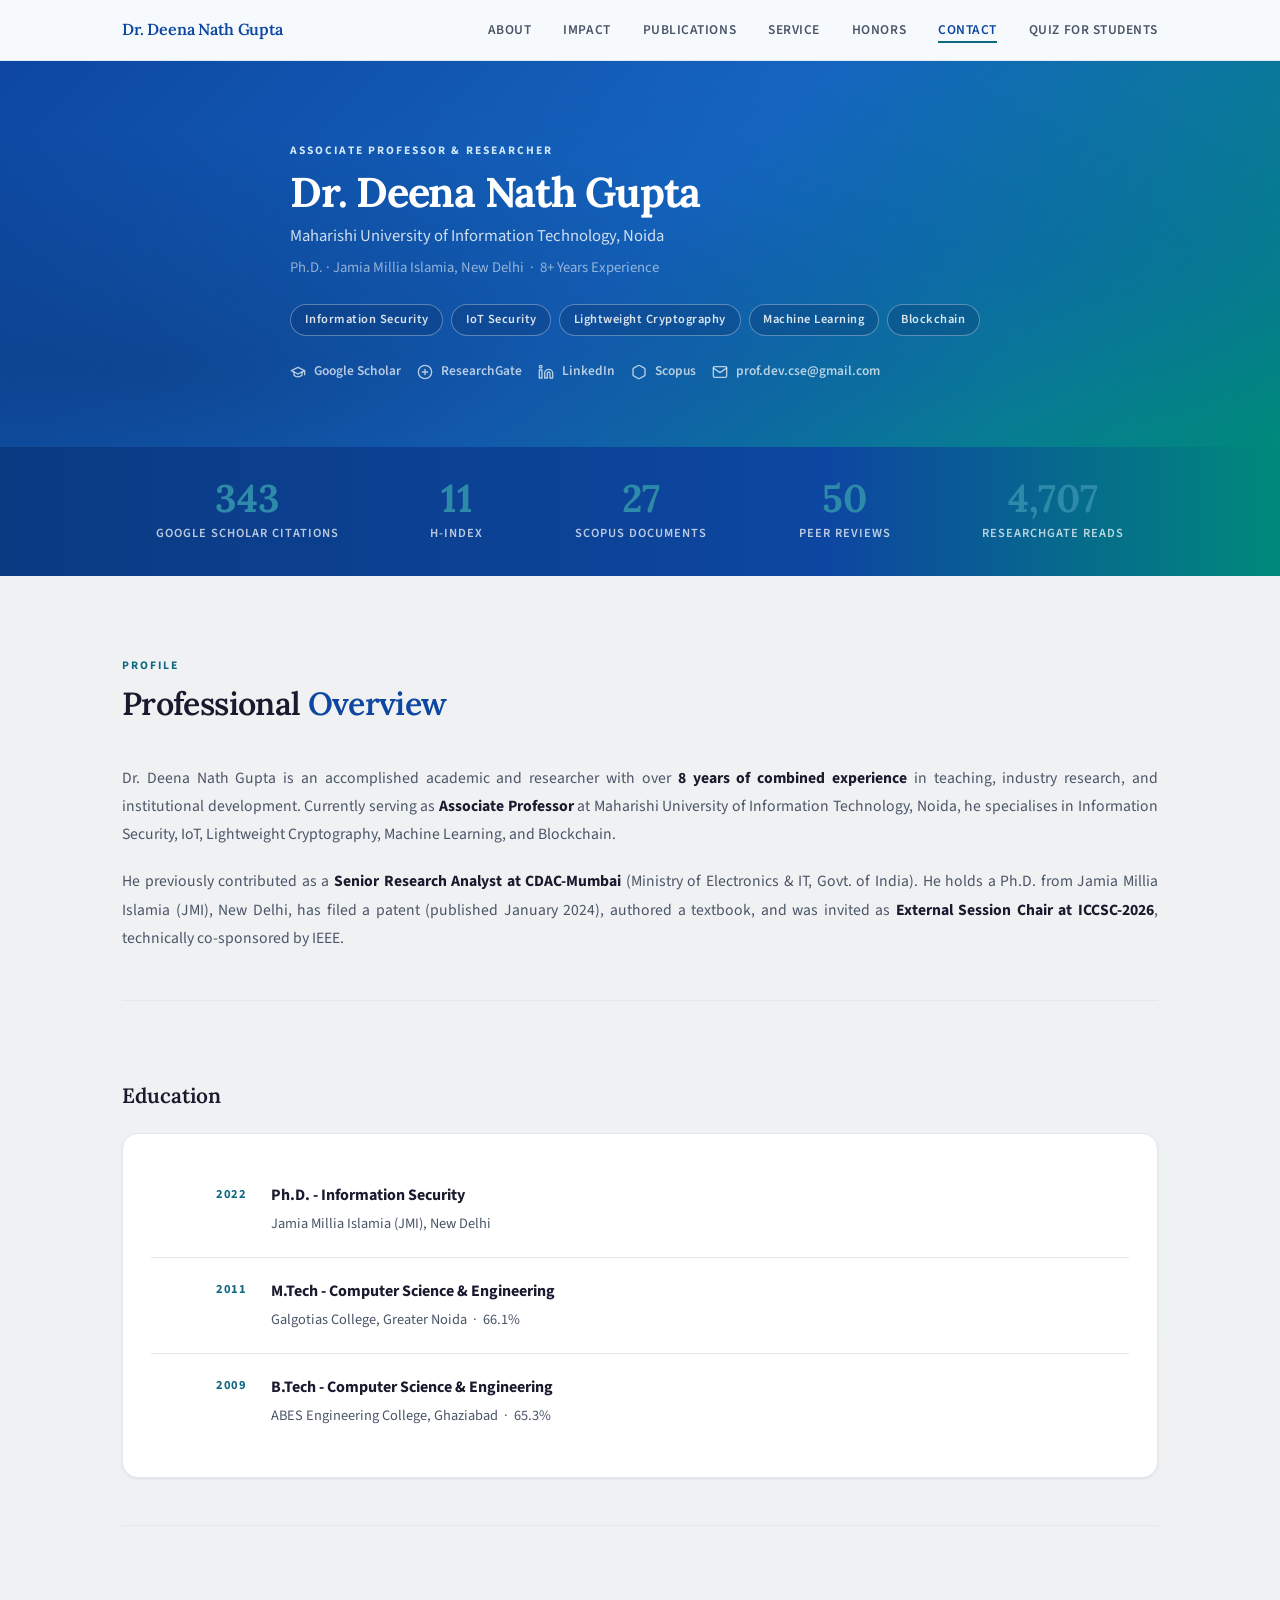
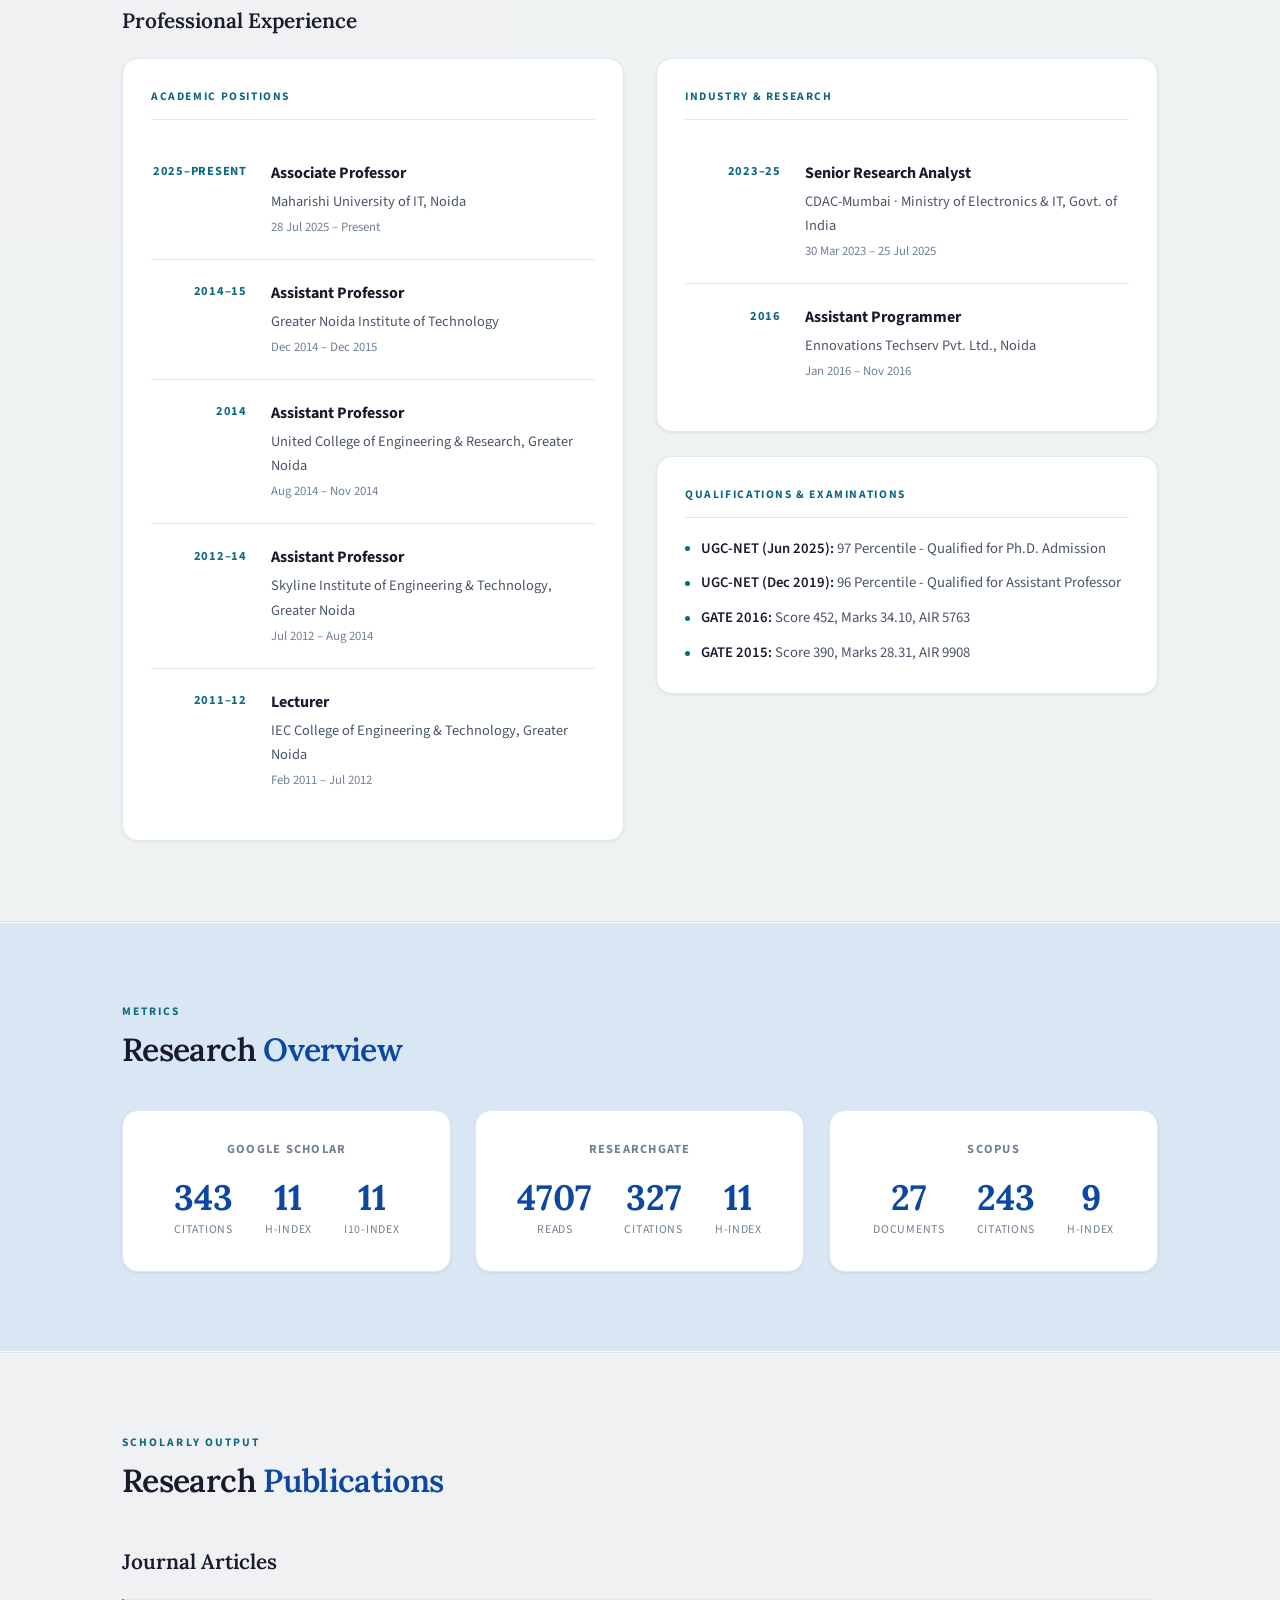
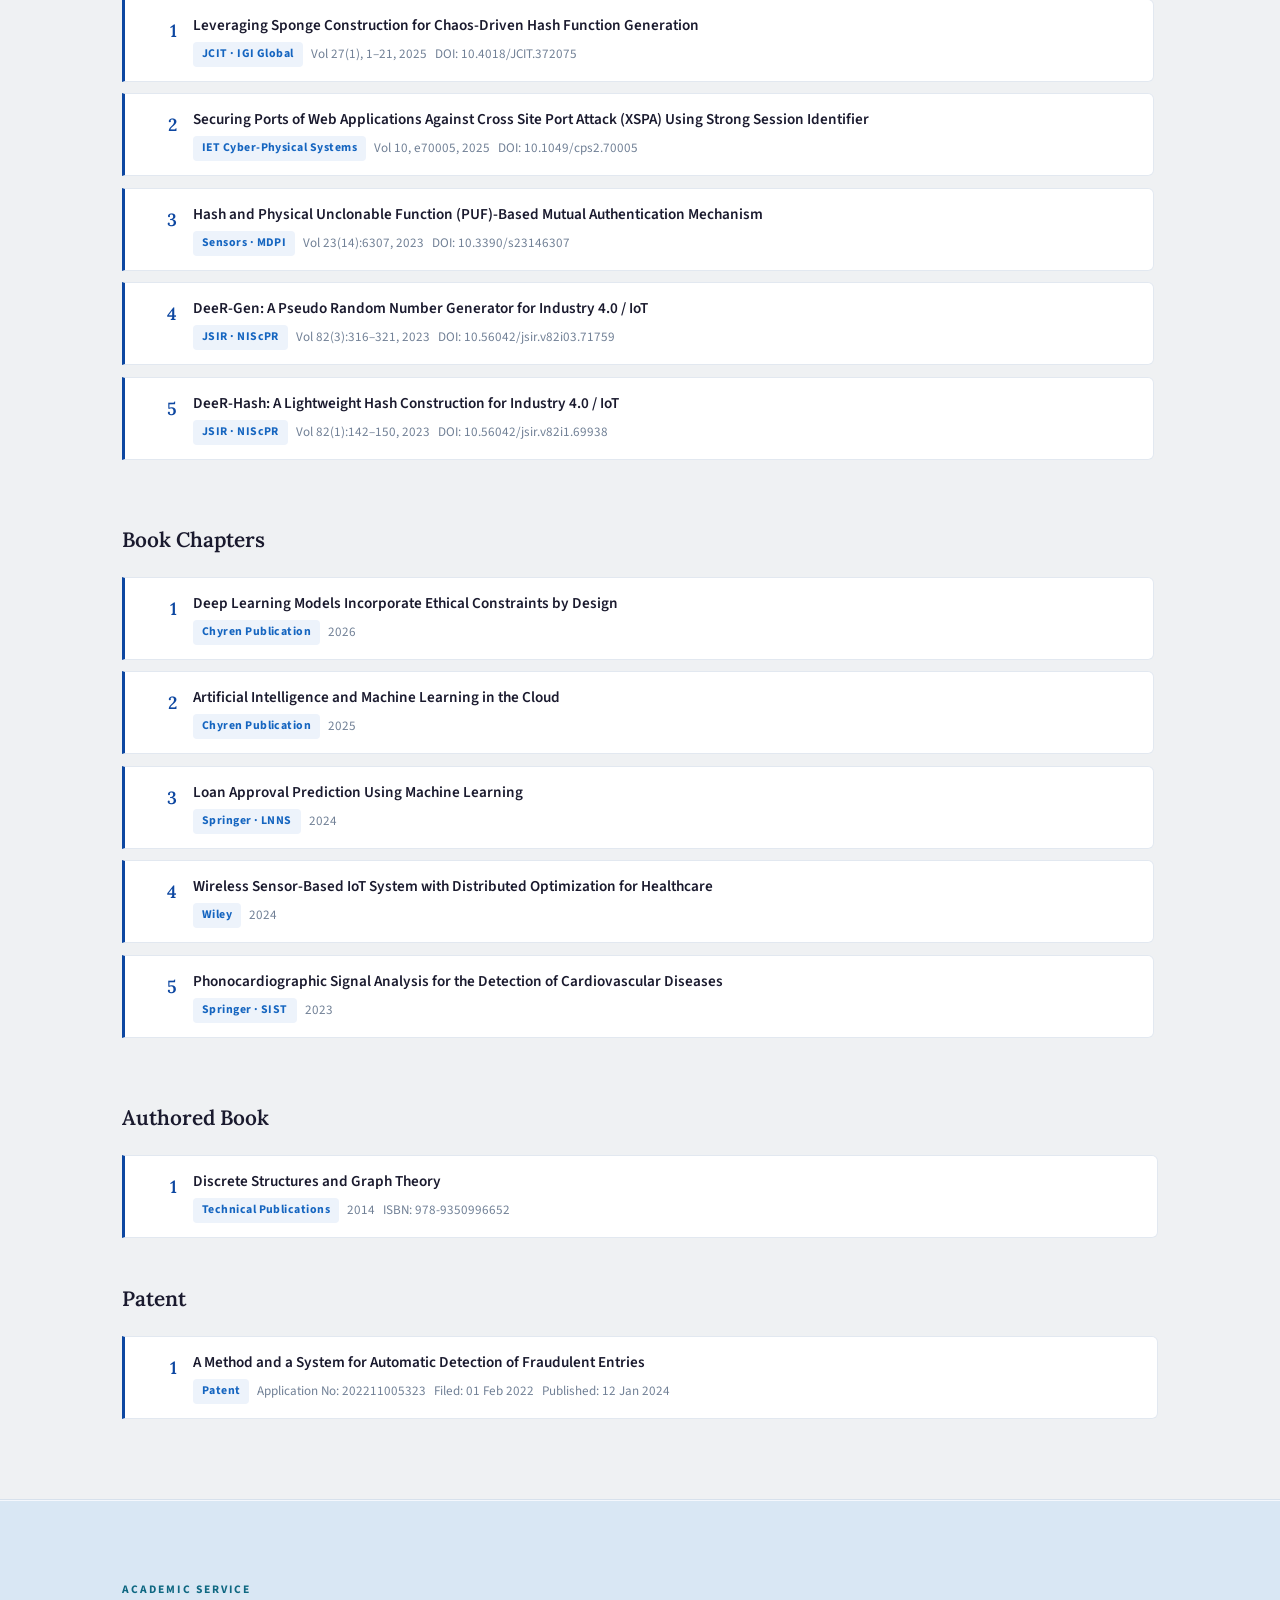
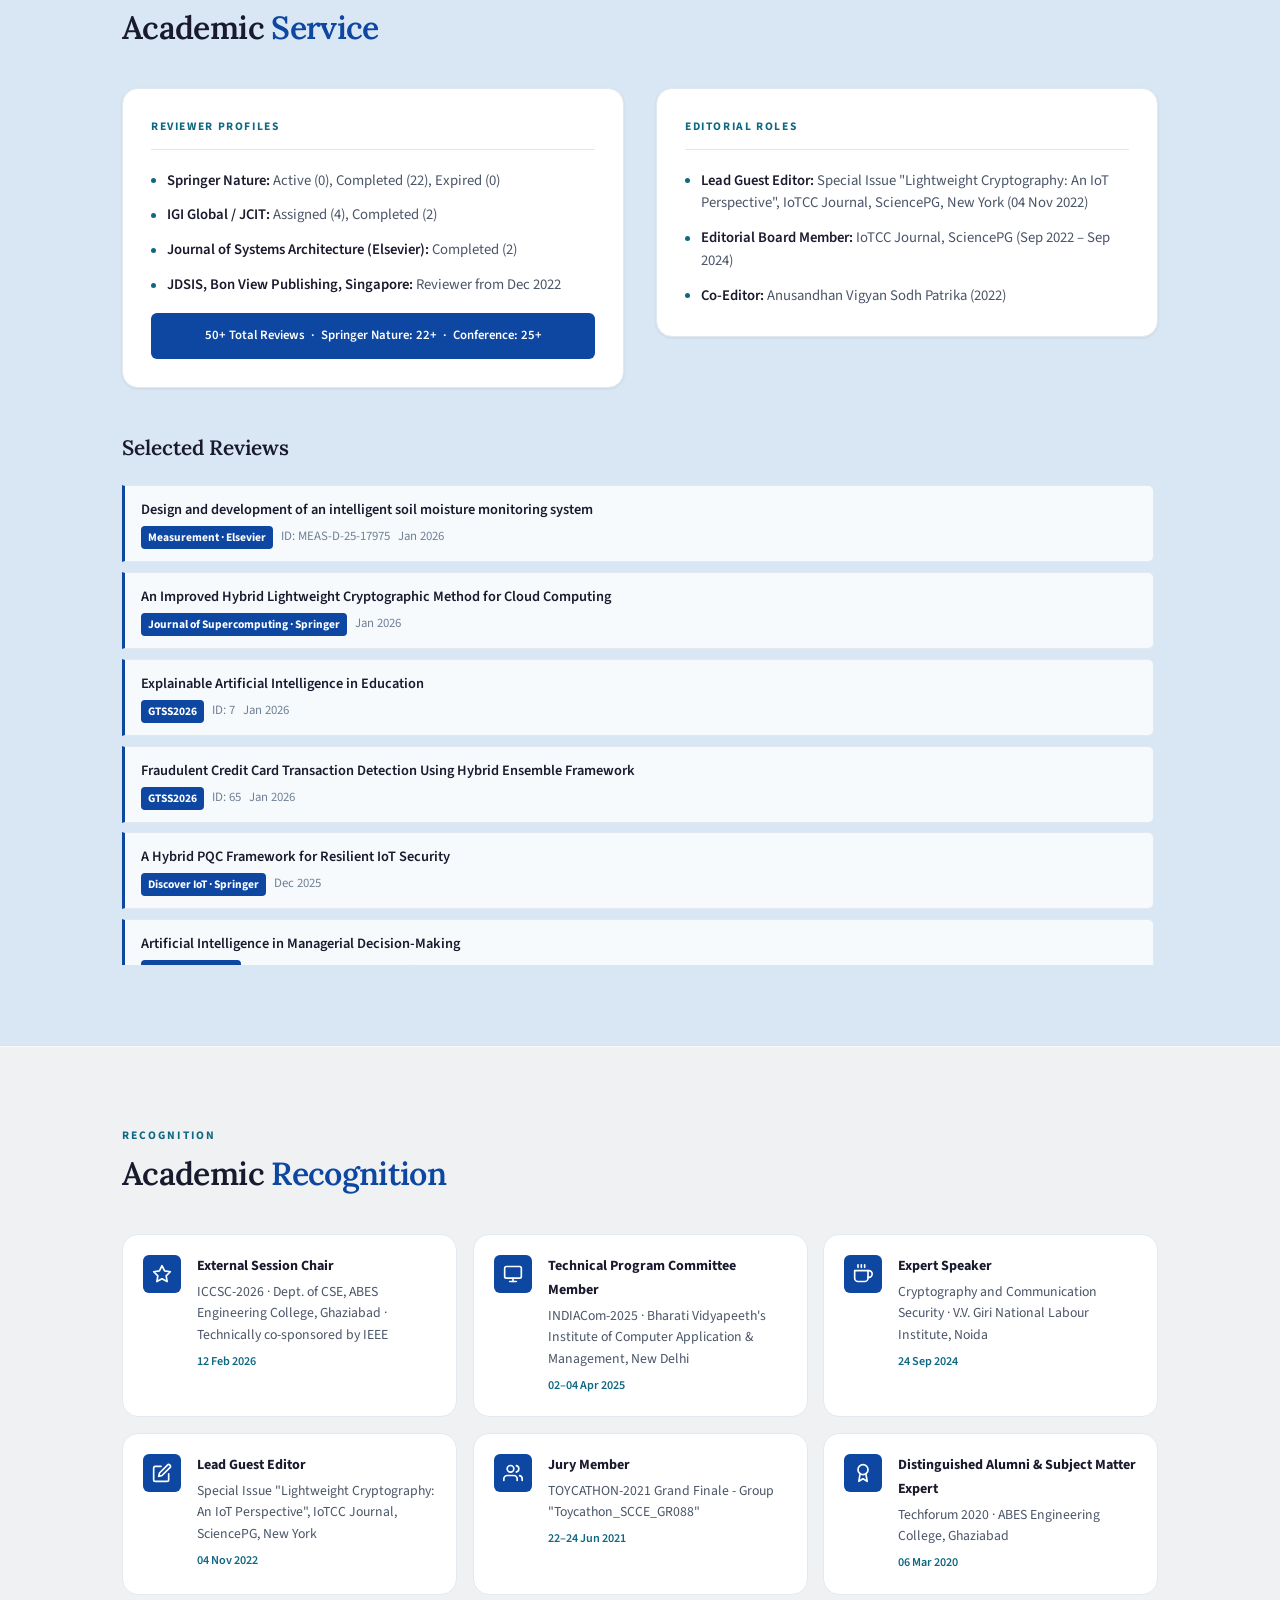
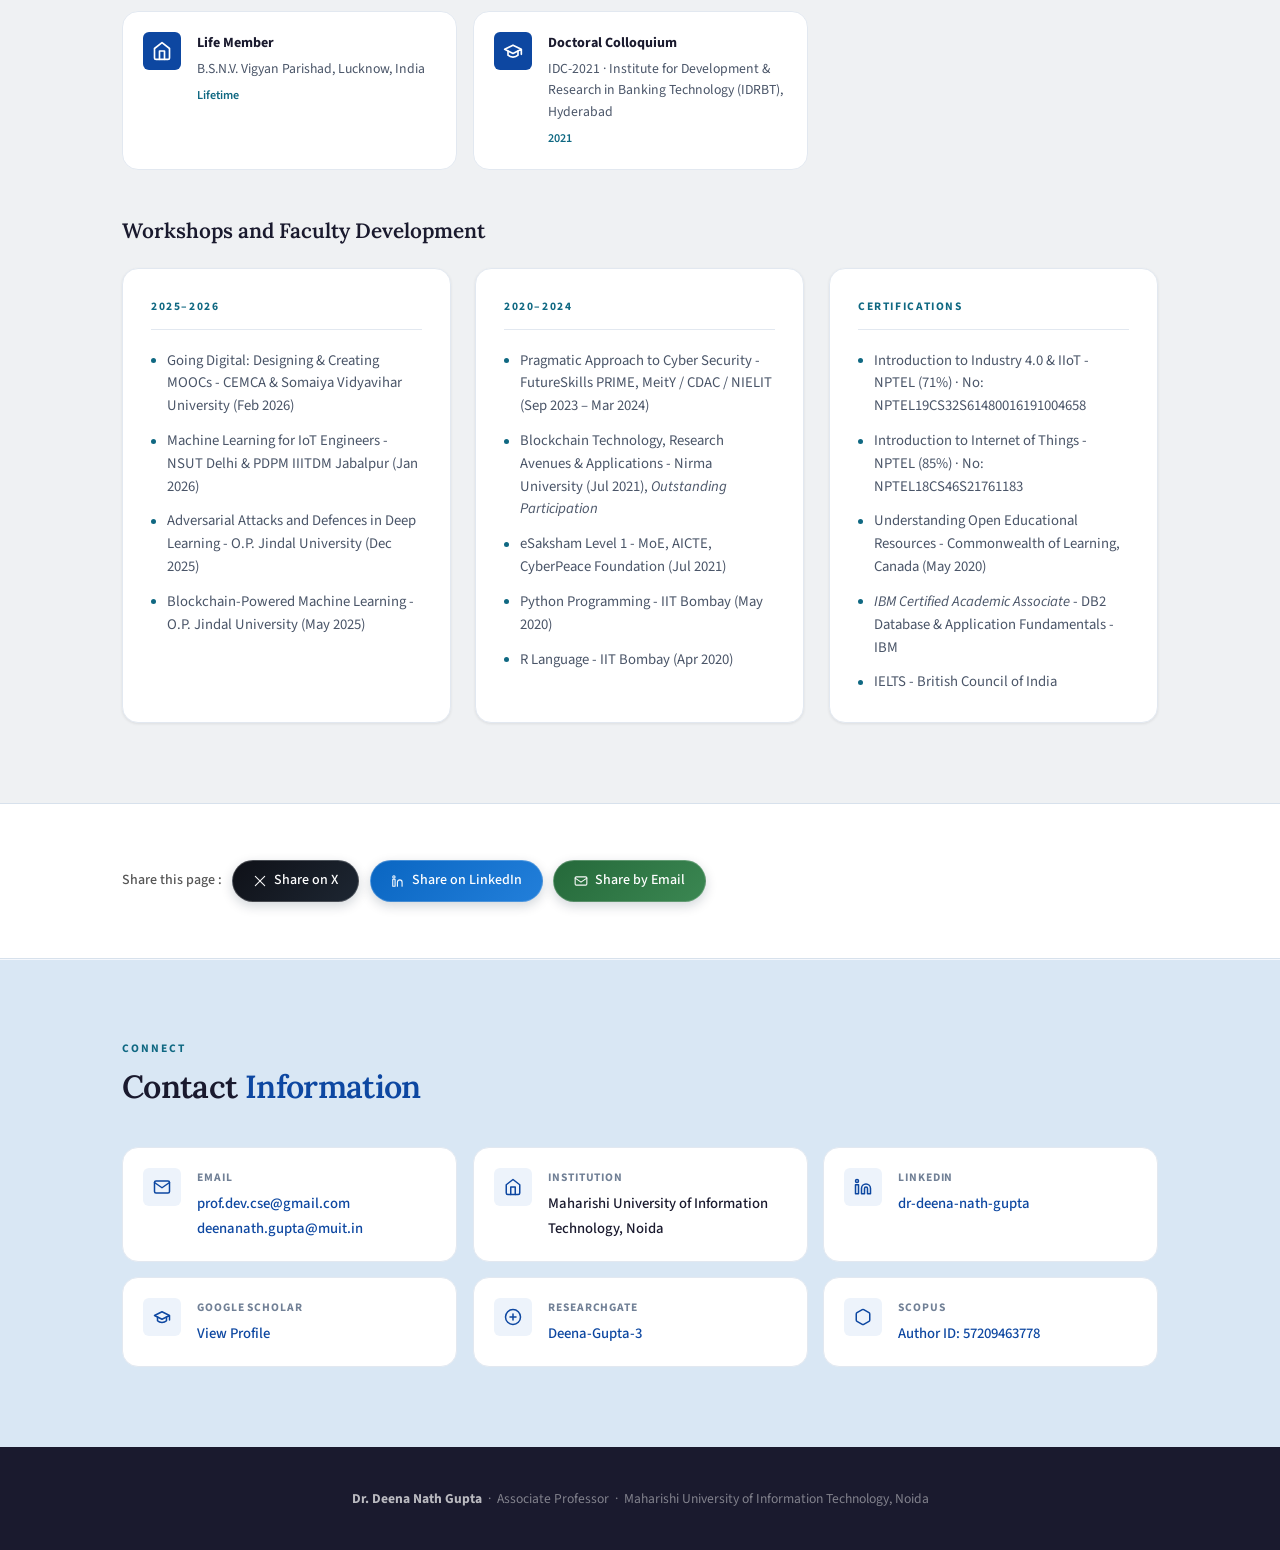
==== commit 8b34932b: "Code Updated" ====
--- a/index.html
+++ b/index.html
@@ -782,11 +782,11 @@
 
 <section class="section share-section" aria-label="Share this website">
   <div class="wrap">
-    <h2 class="section-title">Share <span>This Website</span></h2>
     <div class="share-buttons" role="group" aria-label="Social sharing buttons">
-      <a id="shareX" class="share-btn share-x" href="#" target="_blank" rel="noopener noreferrer">Share on X</a>
-      <a id="shareLinkedIn" class="share-btn share-linkedin" href="#" target="_blank" rel="noopener noreferrer">Share on LinkedIn</a>
-      <a id="shareEmail" class="share-btn share-email" href="#">Share by Email</a>
+      <span class="share-label">Share this page :</span>
+      <a id="shareX" class="share-btn share-x" href="#" target="_blank" rel="noopener noreferrer"><svg class="share-icon" viewBox="0 0 24 24" aria-hidden="true"><path d="M4 4l16 16"></path><path d="M20 4L4 20"></path></svg><span>Share on X</span></a>
+      <a id="shareLinkedIn" class="share-btn share-linkedin" href="#" target="_blank" rel="noopener noreferrer"><svg class="share-icon" viewBox="0 0 24 24" aria-hidden="true"><rect x="3" y="9" width="4" height="12"></rect><circle cx="5" cy="5" r="2"></circle><path d="M11 21v-7a4 4 0 0 1 8 0v7"></path></svg><span>Share on LinkedIn</span></a>
+      <a id="shareEmail" class="share-btn share-email" href="#"><svg class="share-icon" viewBox="0 0 24 24" aria-hidden="true"><rect x="2" y="5" width="20" height="14" rx="2"></rect><path d="M2 7l10 7 10-7"></path></svg><span>Share by Email</span></a>
     </div>
   </div>
 </section>
--- a/styles.css
+++ b/styles.css
@@ -614,26 +614,53 @@
     .share-buttons {
       display: flex;
       flex-wrap: wrap;
-      gap: 0.7rem;
+      align-items: center;
+      gap: 0.65rem;
+    }
+    .share-label {
+      font-size: 14px;
+      font-weight: 500;
+      color: var(--text-secondary, #555);
+      white-space: nowrap;
     }
     .share-btn {
       display: inline-flex;
       align-items: center;
       justify-content: center;
-      padding: 0.58rem 0.95rem;
-      border-radius: 8px;
-      font-size: 0.88rem;
-      font-weight: 600;
+      gap: 7px;
+      padding: 8px 20px;
+      border-radius: 30px;
+      font-size: 14px;
+      font-weight: 500;
       color: #ffffff;
-      transition: opacity 0.2s ease;
+      border: 1px solid rgba(255, 255, 255, 0.22);
+      box-shadow: 0 4px 12px rgba(8, 25, 50, 0.18);
+      transition: transform 0.22s ease, box-shadow 0.22s ease, filter 0.22s ease;
+    }
+    .share-icon {
+      width: 14px;
+      height: 14px;
+      flex-shrink: 0;
+      stroke: currentColor;
+      stroke-width: 1.9;
+      stroke-linecap: round;
+      stroke-linejoin: round;
+      fill: none;
+      opacity: 0.96;
     }
     .share-btn:hover {
-      opacity: 0.88;
+      transform: translateY(-2px);
+      box-shadow: 0 12px 24px rgba(8, 25, 50, 0.28);
+      filter: saturate(1.05);
       color: #ffffff;
     }
-    .share-x { background: #111111; }
-    .share-linkedin { background: #0a66c2; }
-    .share-email { background: #2f6f3e; }
+    .share-btn:focus-visible {
+      outline: 2px solid rgba(13, 71, 161, 0.35);
+      outline-offset: 2px;
+    }
+    .share-x { background: linear-gradient(135deg, #0f1118 0%, #1d2632 100%); }
+    .share-linkedin { background: linear-gradient(135deg, #0a66c2 0%, #227fda 100%); }
+    .share-email { background: linear-gradient(135deg, #25693a 0%, #3b8752 100%); }
 
     /* ─── Animations ─────────────────────────────────────── */
     @keyframes fadeUp {
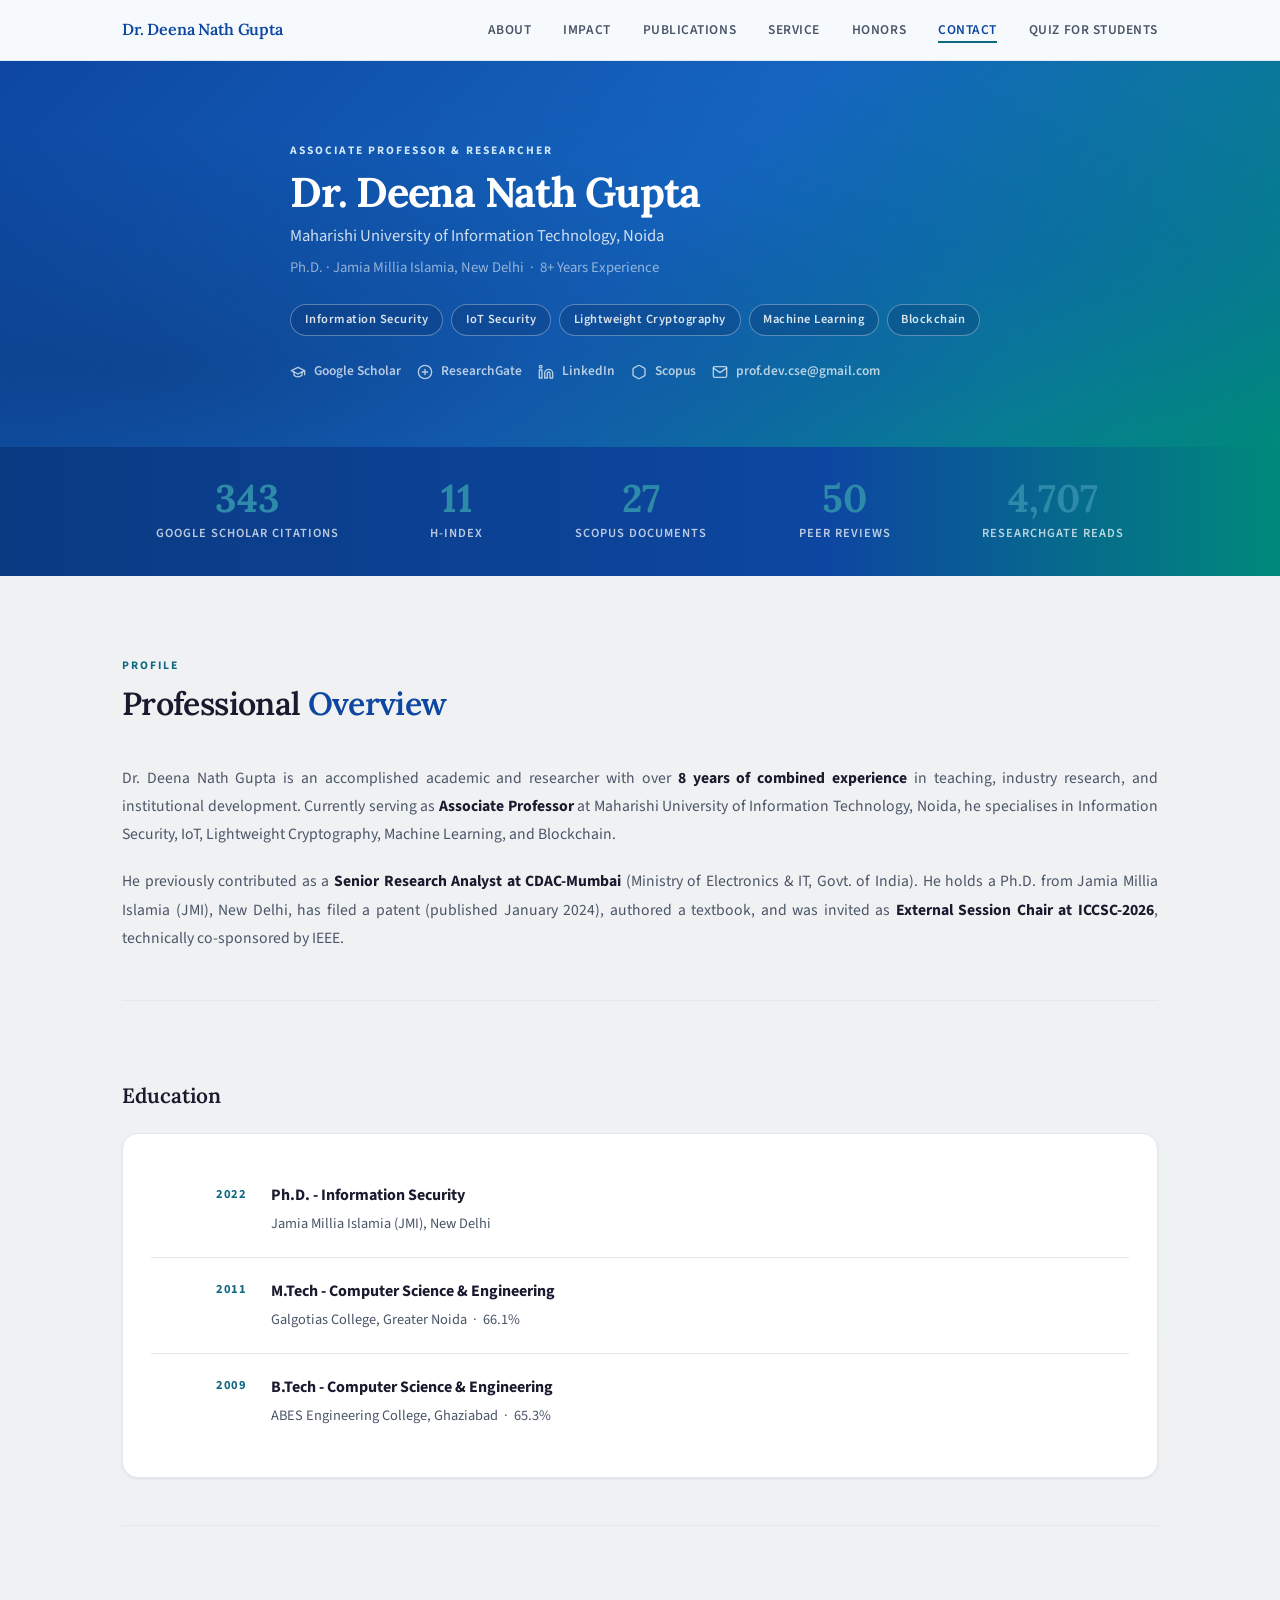
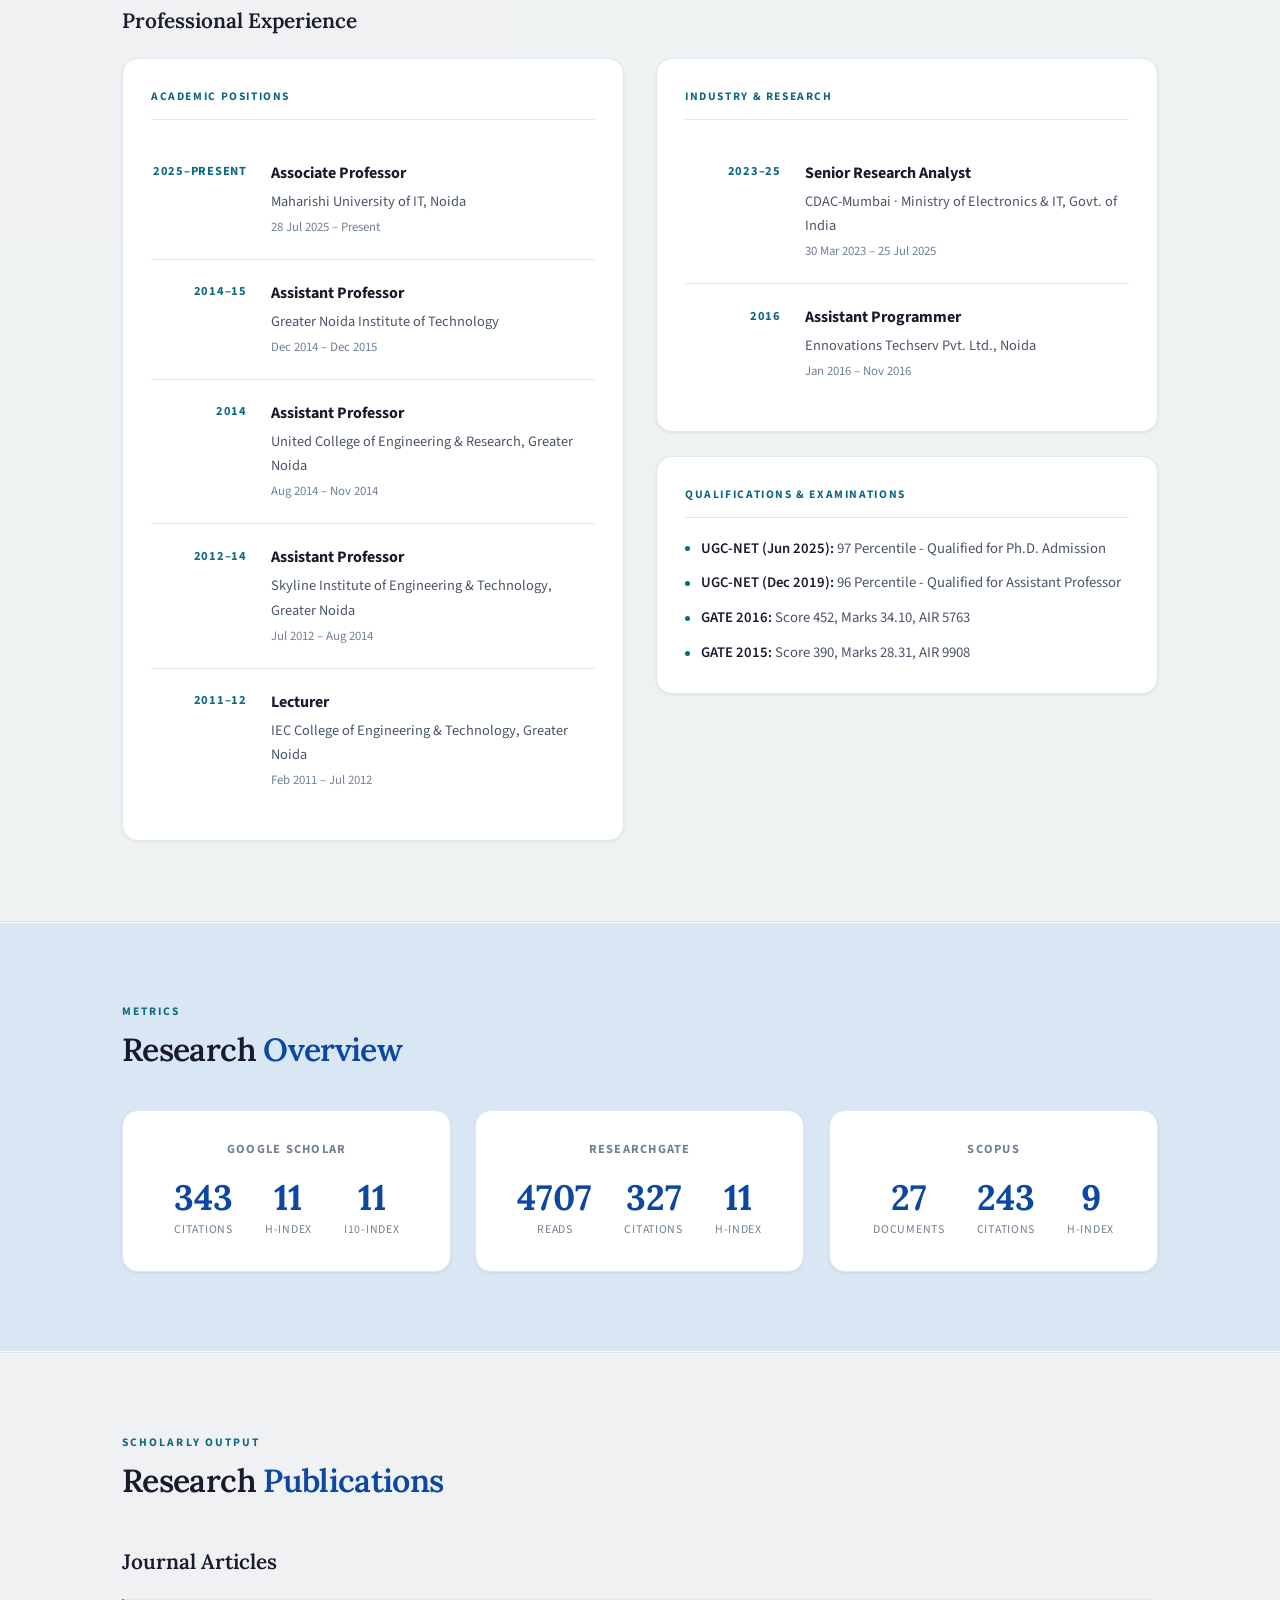
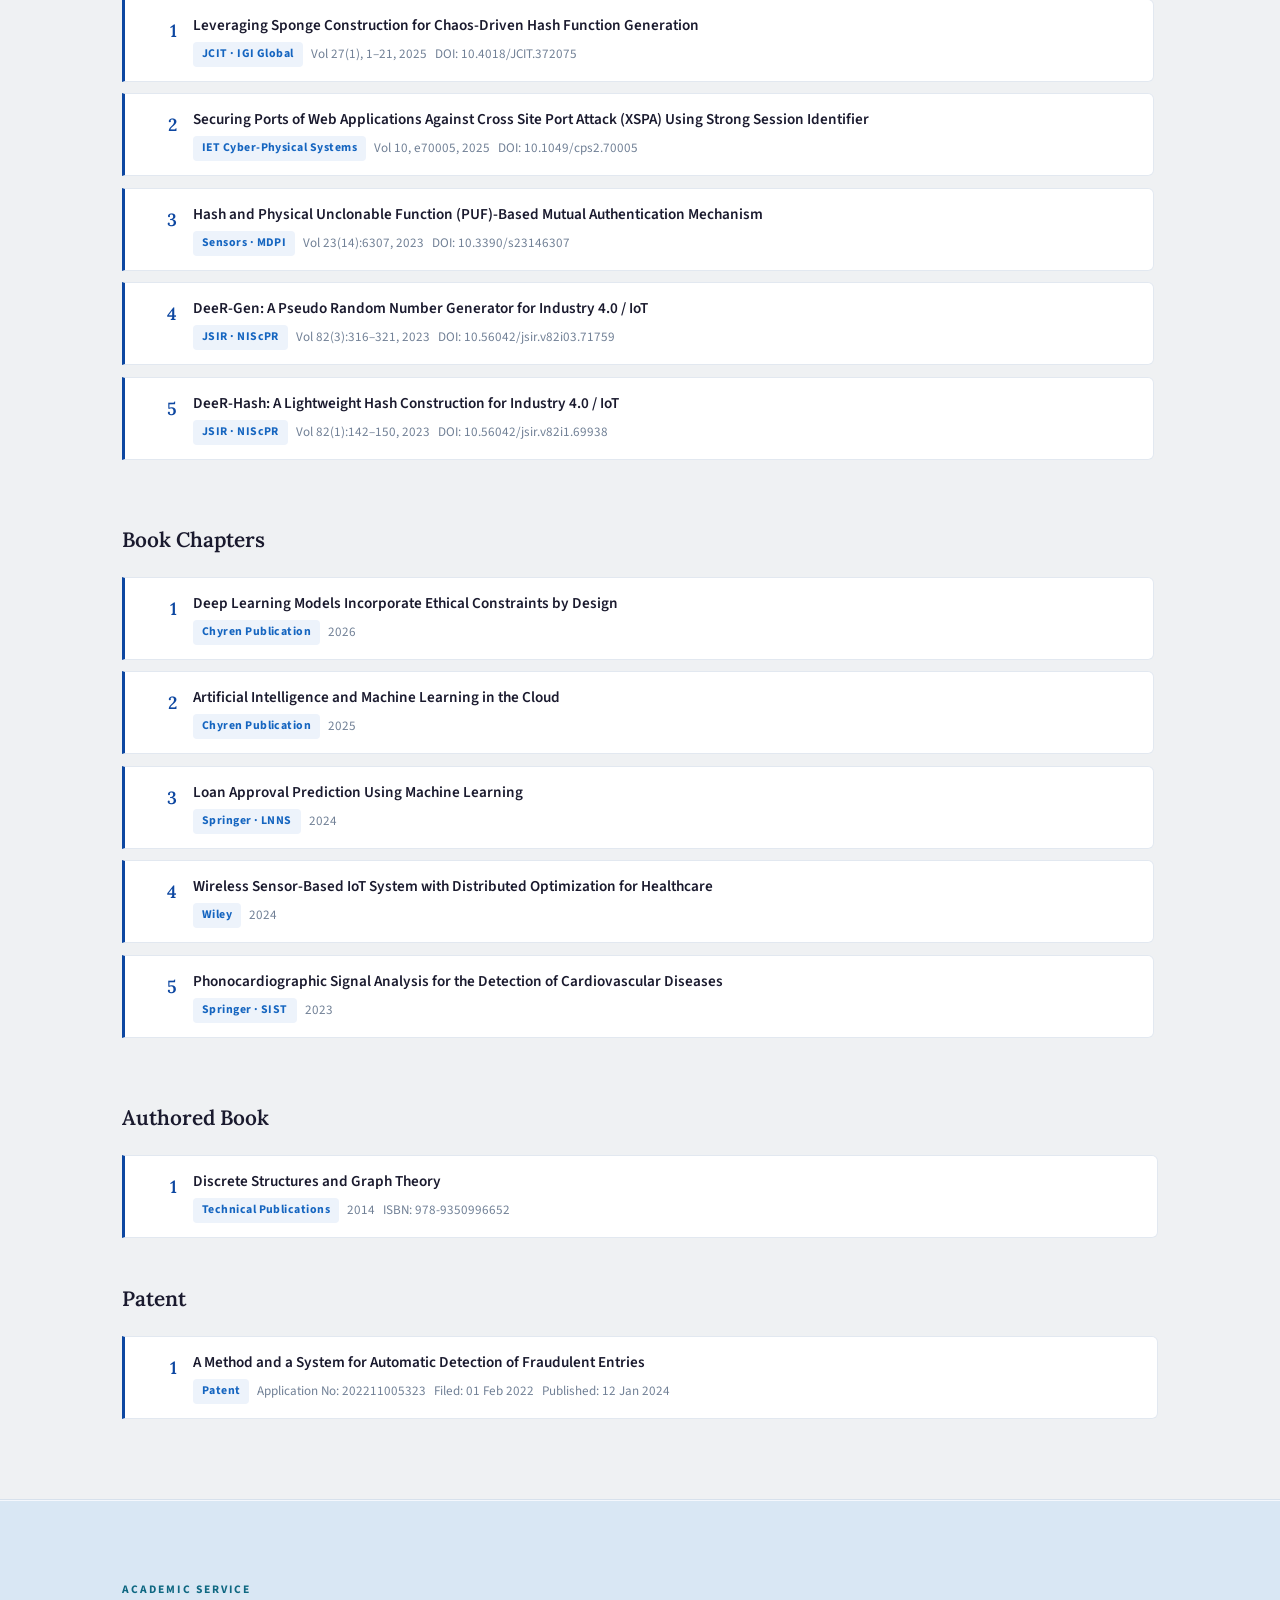
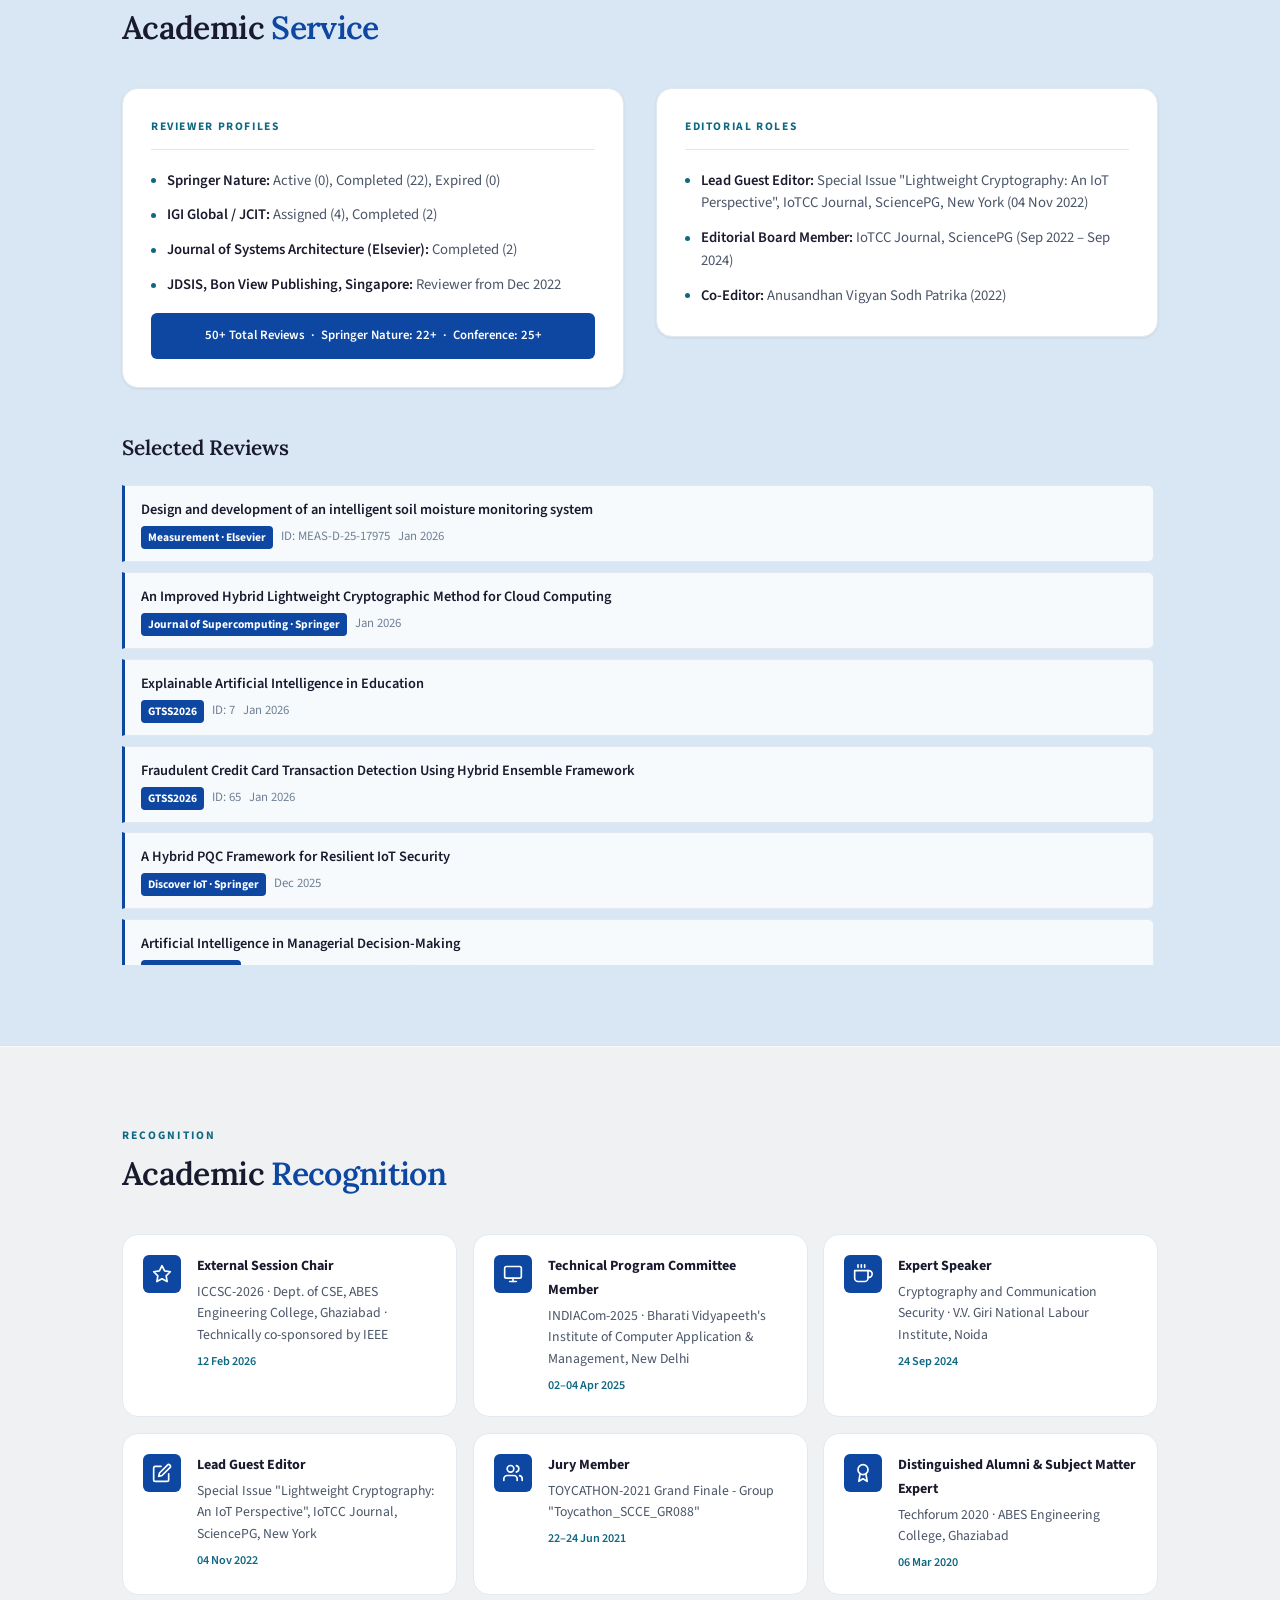
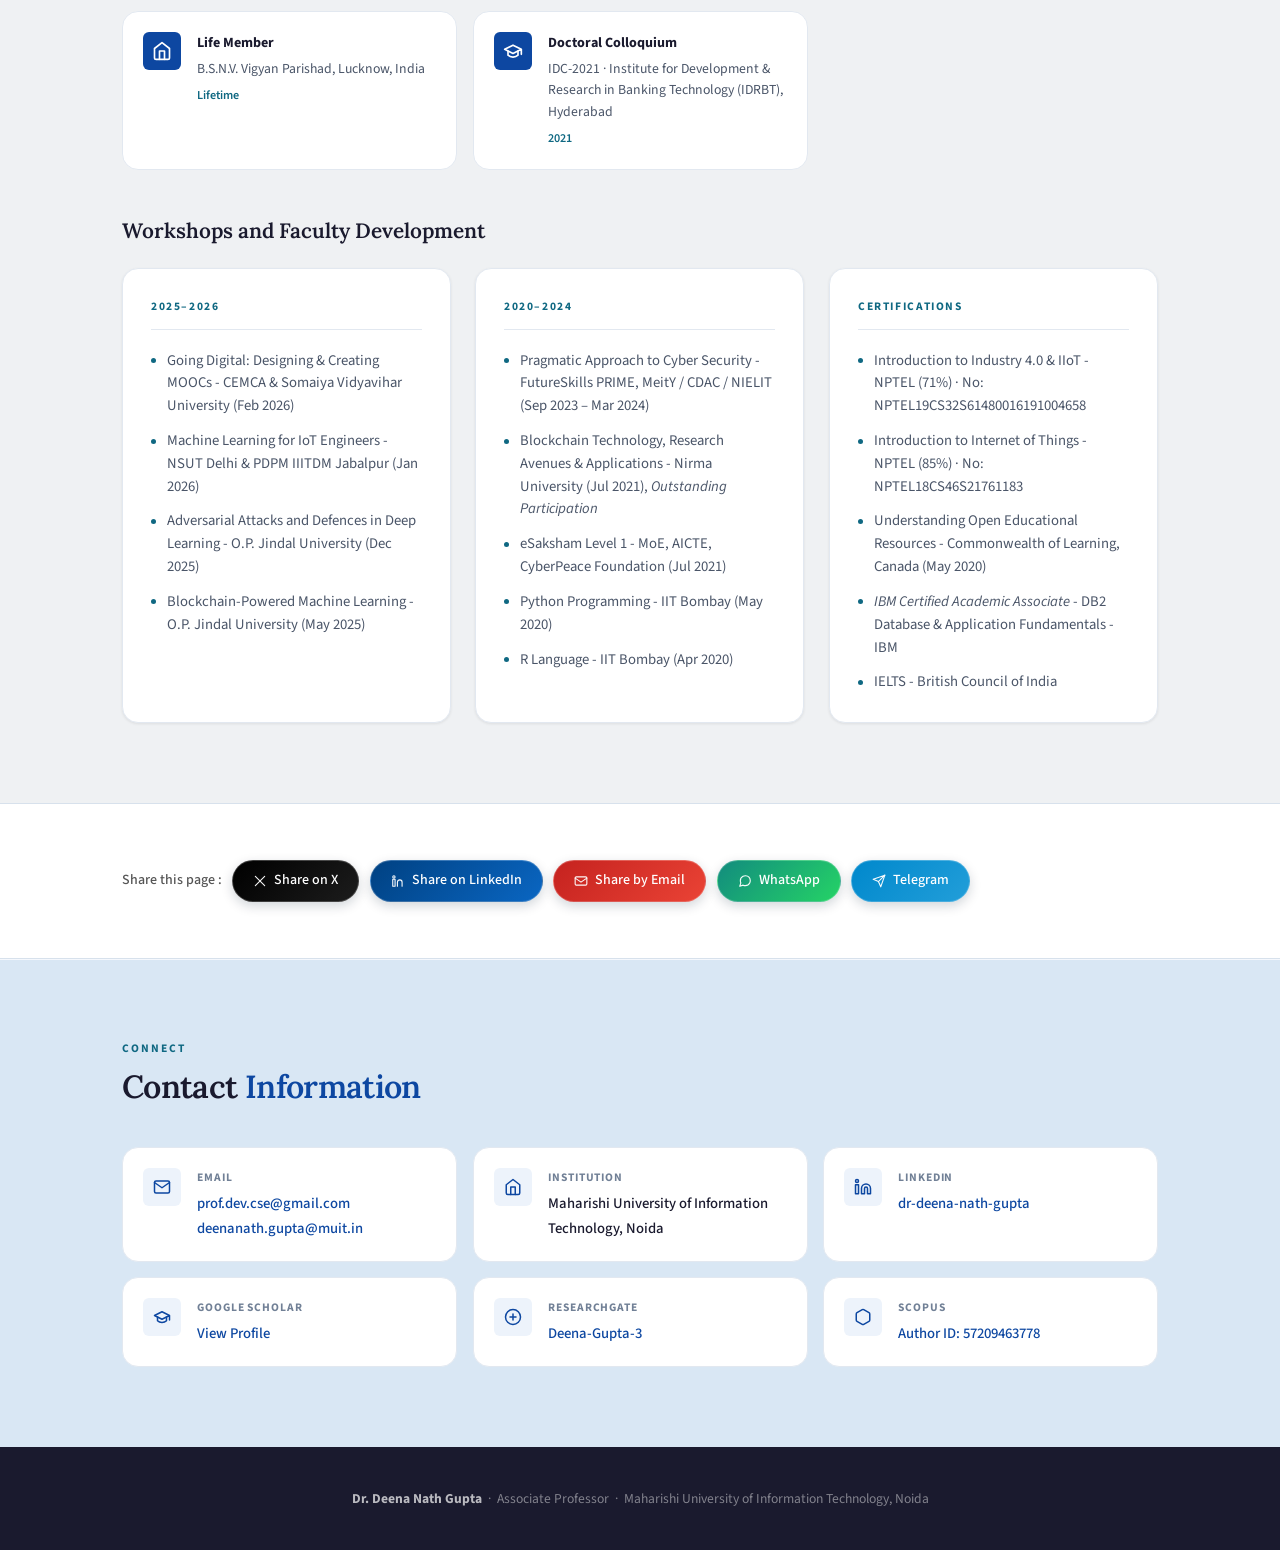
==== commit 957218fd: "Code Updated" ====
--- a/index.html
+++ b/index.html
@@ -787,6 +787,8 @@
       <a id="shareX" class="share-btn share-x" href="#" target="_blank" rel="noopener noreferrer"><svg class="share-icon" viewBox="0 0 24 24" aria-hidden="true"><path d="M4 4l16 16"></path><path d="M20 4L4 20"></path></svg><span>Share on X</span></a>
       <a id="shareLinkedIn" class="share-btn share-linkedin" href="#" target="_blank" rel="noopener noreferrer"><svg class="share-icon" viewBox="0 0 24 24" aria-hidden="true"><rect x="3" y="9" width="4" height="12"></rect><circle cx="5" cy="5" r="2"></circle><path d="M11 21v-7a4 4 0 0 1 8 0v7"></path></svg><span>Share on LinkedIn</span></a>
       <a id="shareEmail" class="share-btn share-email" href="#"><svg class="share-icon" viewBox="0 0 24 24" aria-hidden="true"><rect x="2" y="5" width="20" height="14" rx="2"></rect><path d="M2 7l10 7 10-7"></path></svg><span>Share by Email</span></a>
+      <a id="shareWhatsApp" class="share-btn share-whatsapp" href="#" target="_blank" rel="noopener noreferrer"><svg class="share-icon" viewBox="0 0 24 24" aria-hidden="true"><path d="M21 11.5a8.38 8.38 0 0 1-.9 3.8 8.5 8.5 0 0 1-7.6 4.7 8.38 8.38 0 0 1-3.8-.9L3 21l1.9-5.7a8.38 8.38 0 0 1-.9-3.8 8.5 8.5 0 0 1 4.7-7.6 8.38 8.38 0 0 1 3.8-.9h.5a8.48 8.48 0 0 1 8 8v.5z"></path></svg><span>WhatsApp</span></a>
+      <a id="shareTelegram" class="share-btn share-telegram" href="#" target="_blank" rel="noopener noreferrer"><svg class="share-icon" viewBox="0 0 24 24" aria-hidden="true"><path d="M22 2L11 13"></path><path d="M22 2L15 22 11 13 2 9l20-7z"></path></svg><span>Telegram</span></a>
     </div>
   </div>
 </section>
@@ -868,6 +870,8 @@
     var shareX = document.getElementById("shareX");
     var shareLinkedIn = document.getElementById("shareLinkedIn");
     var shareEmail = document.getElementById("shareEmail");
+    var shareWhatsApp = document.getElementById("shareWhatsApp");
+    var shareTelegram = document.getElementById("shareTelegram");
 
     if (shareX) {
       shareX.href = "https://twitter.com/intent/tweet?url=" + currentUrl + "&text=" + currentTitle;
@@ -878,6 +882,12 @@
     if (shareEmail) {
       shareEmail.href = "mailto:?subject=" + currentTitle + "&body=" + currentUrl;
     }
+    if (shareWhatsApp) {
+      shareWhatsApp.href = "https://wa.me/?text=" + currentTitle + "%20" + currentUrl;
+    }
+    if (shareTelegram) {
+      shareTelegram.href = "https://t.me/share/url?url=" + currentUrl + "&text=" + currentTitle;
+    }
   })();
 </script>
 <script src="script.js"></script>
--- a/styles.css
+++ b/styles.css
@@ -658,9 +658,11 @@
       outline: 2px solid rgba(13, 71, 161, 0.35);
       outline-offset: 2px;
     }
-    .share-x { background: linear-gradient(135deg, #0f1118 0%, #1d2632 100%); }
-    .share-linkedin { background: linear-gradient(135deg, #0a66c2 0%, #227fda 100%); }
-    .share-email { background: linear-gradient(135deg, #25693a 0%, #3b8752 100%); }
+    .share-x { background: linear-gradient(135deg, #000000 0%, #1c1c1c 100%); }
+    .share-linkedin { background: linear-gradient(135deg, #004182 0%, #0a66c2 100%); }
+    .share-email { background: linear-gradient(135deg, #c5221f 0%, #ea4335 100%); }
+    .share-whatsapp { background: linear-gradient(135deg, #128c7e 0%, #25d366 100%); }
+    .share-telegram { background: linear-gradient(135deg, #0088cc 0%, #229ed9 100%); }
 
     /* ─── Animations ─────────────────────────────────────── */
     @keyframes fadeUp {
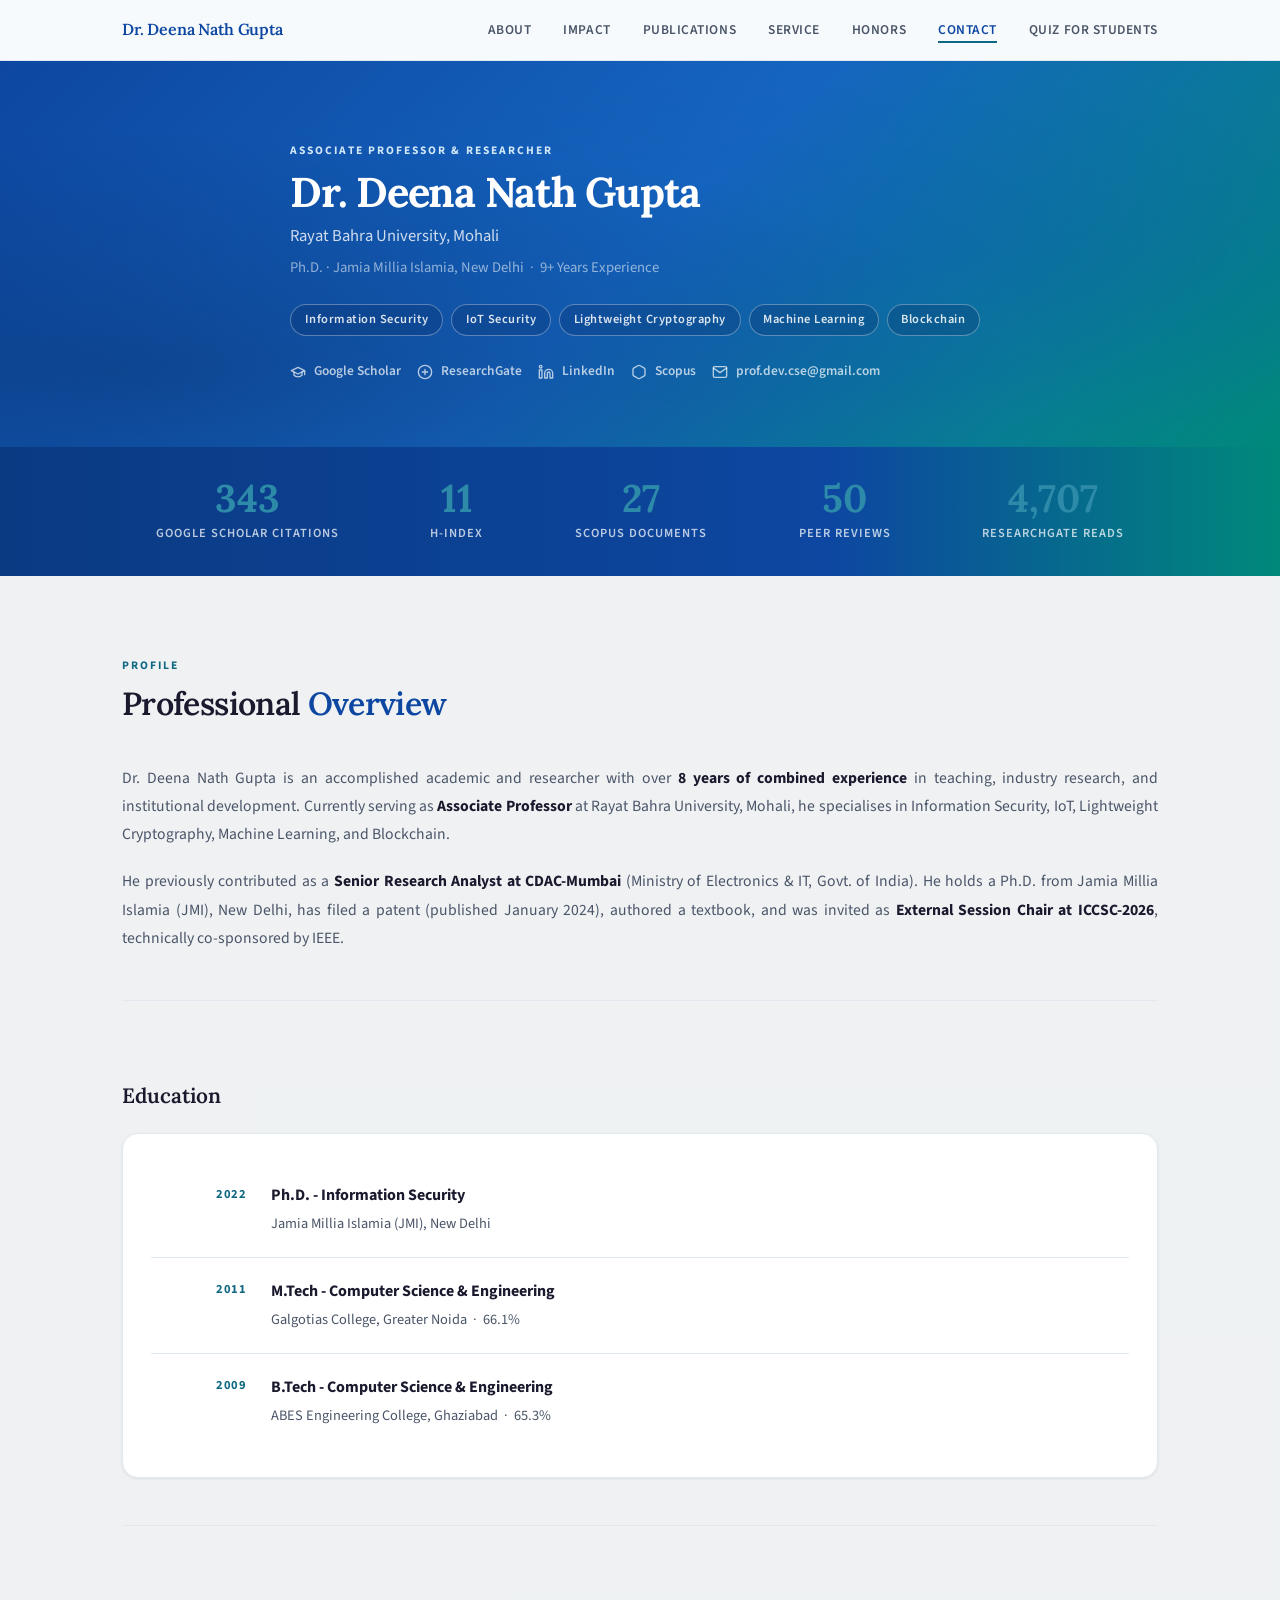
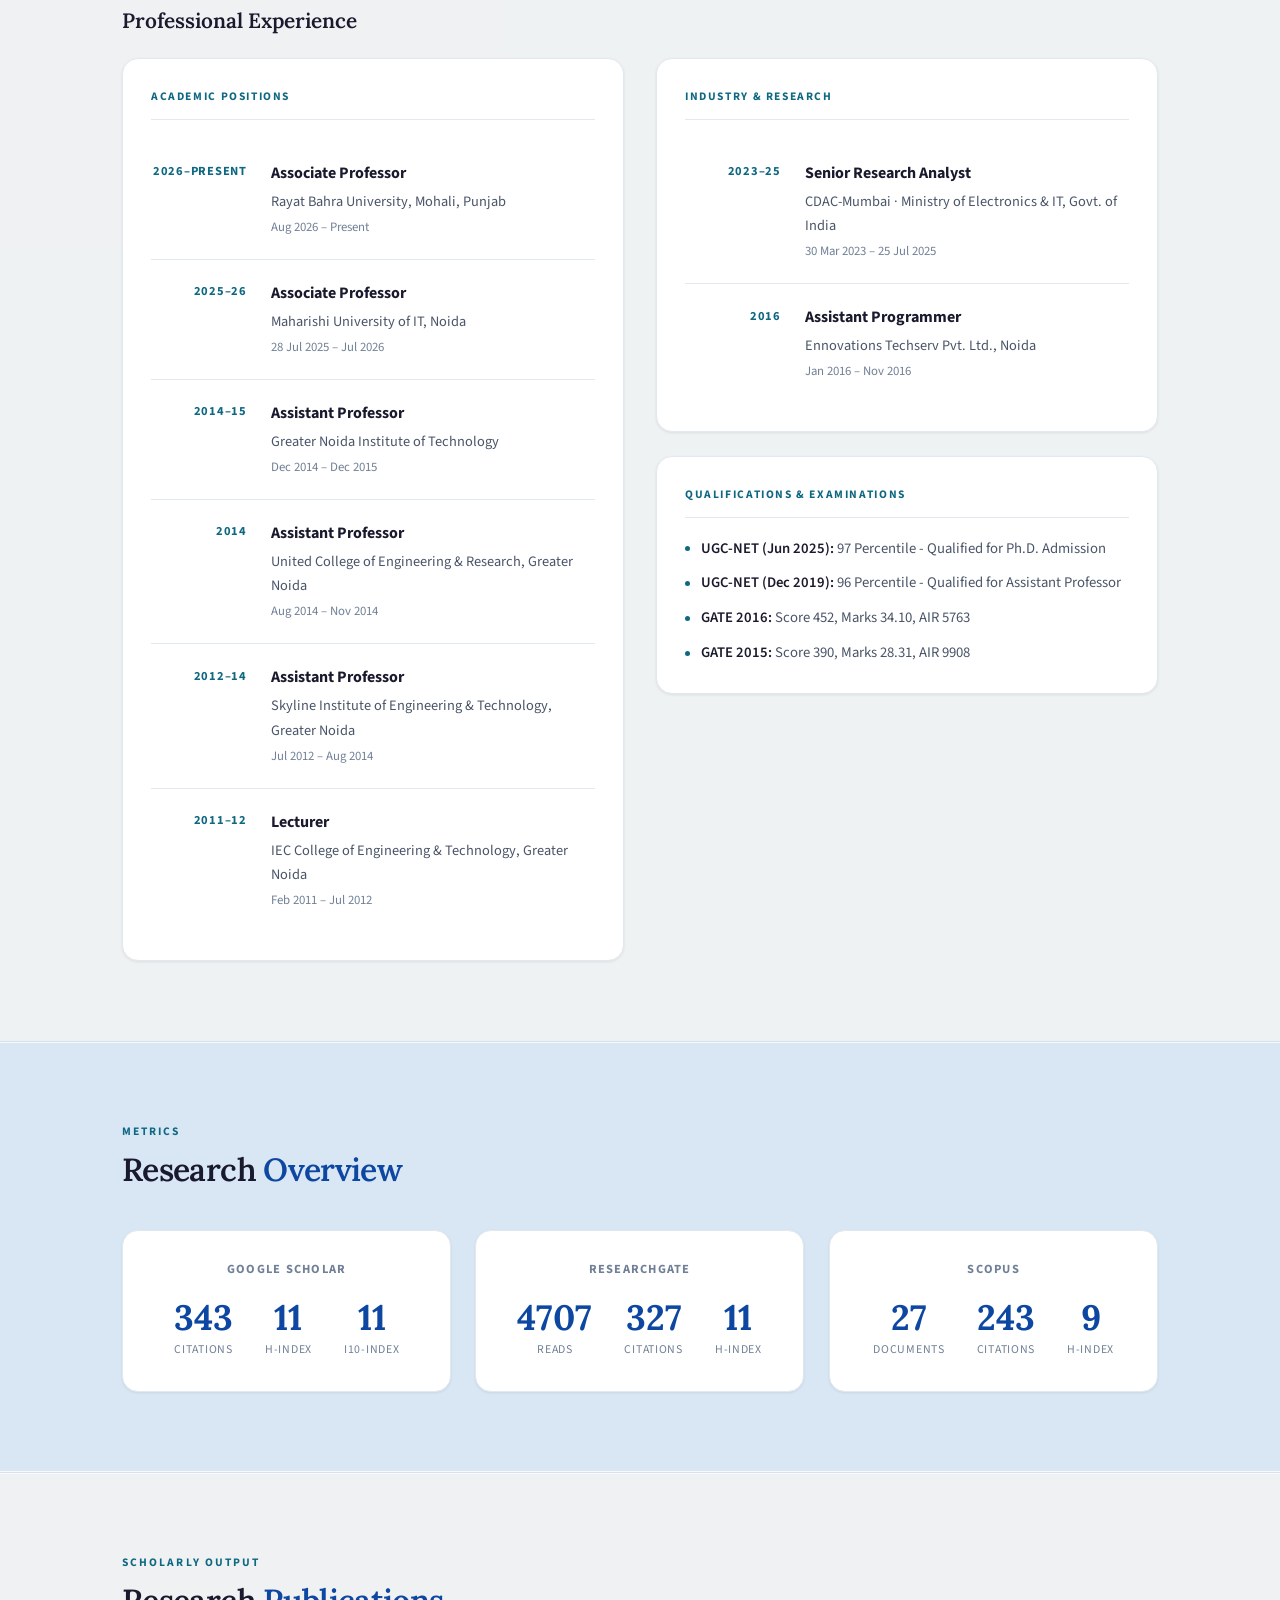
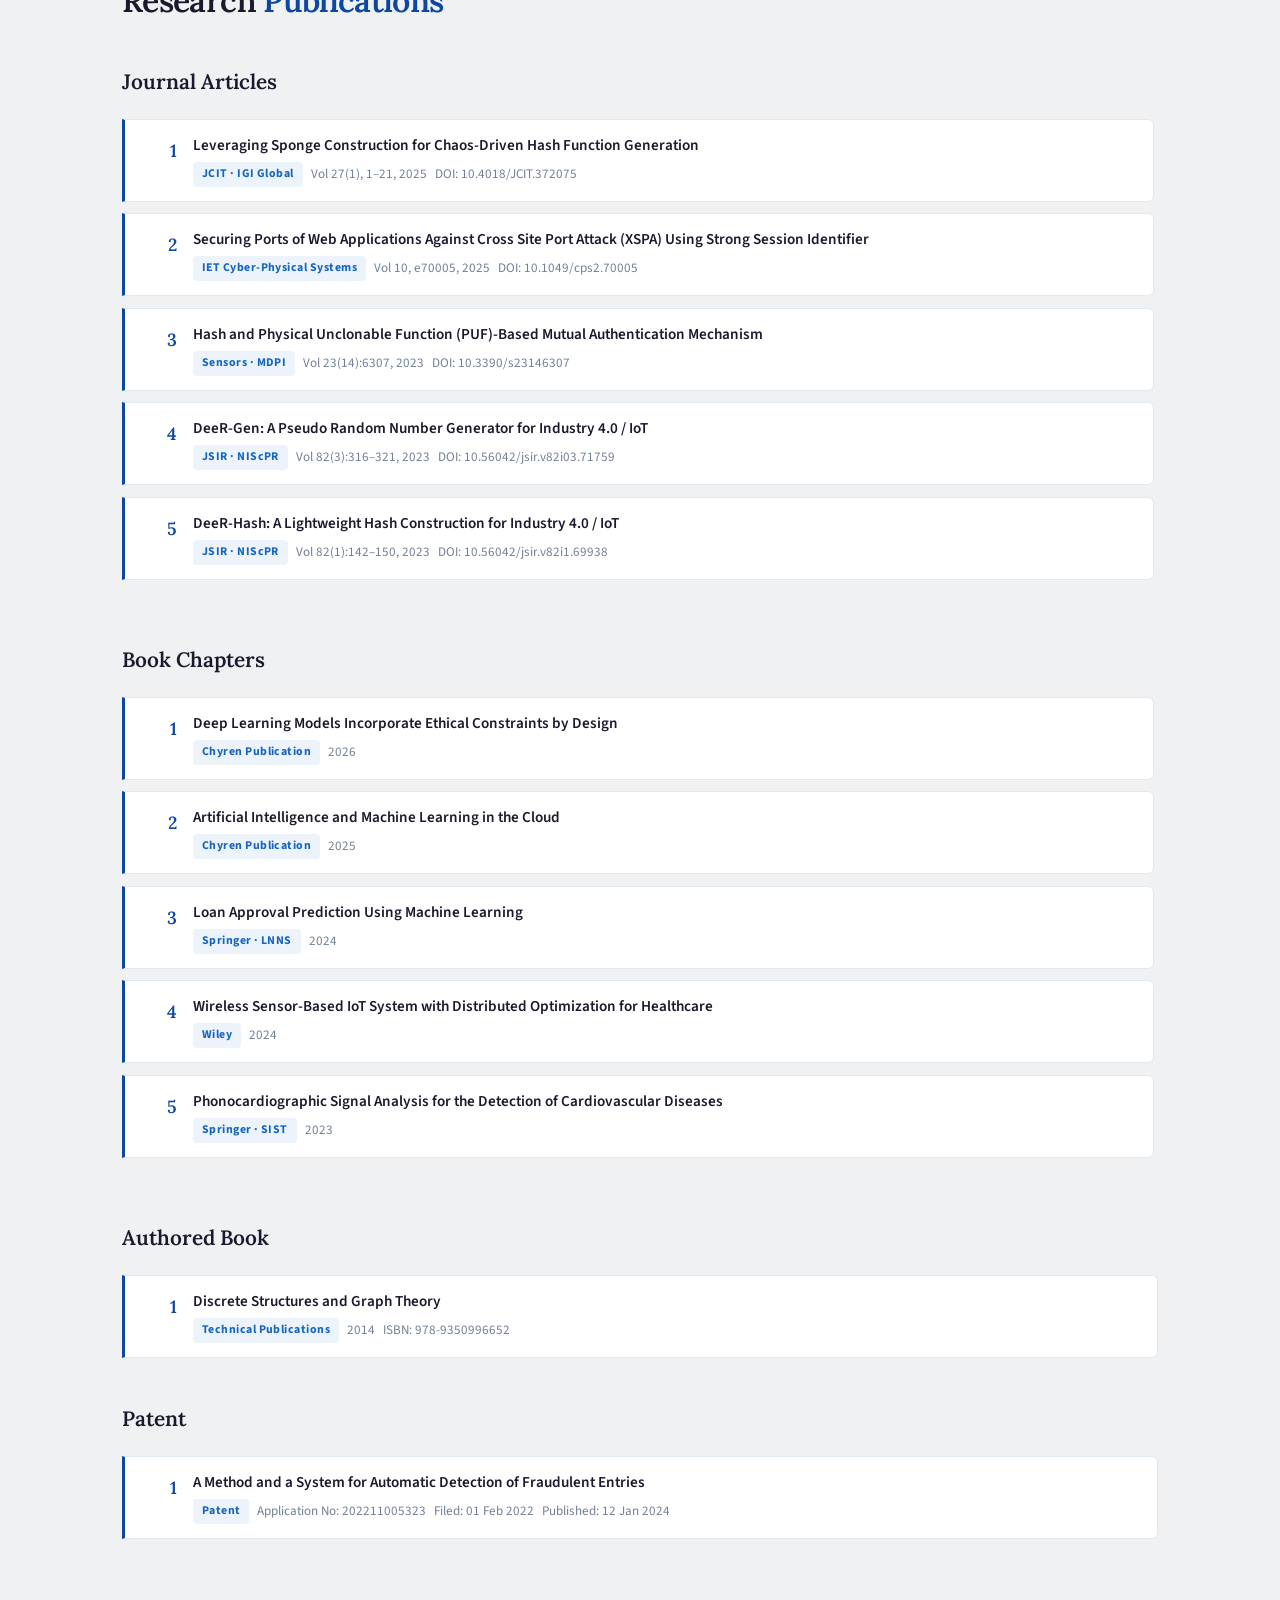
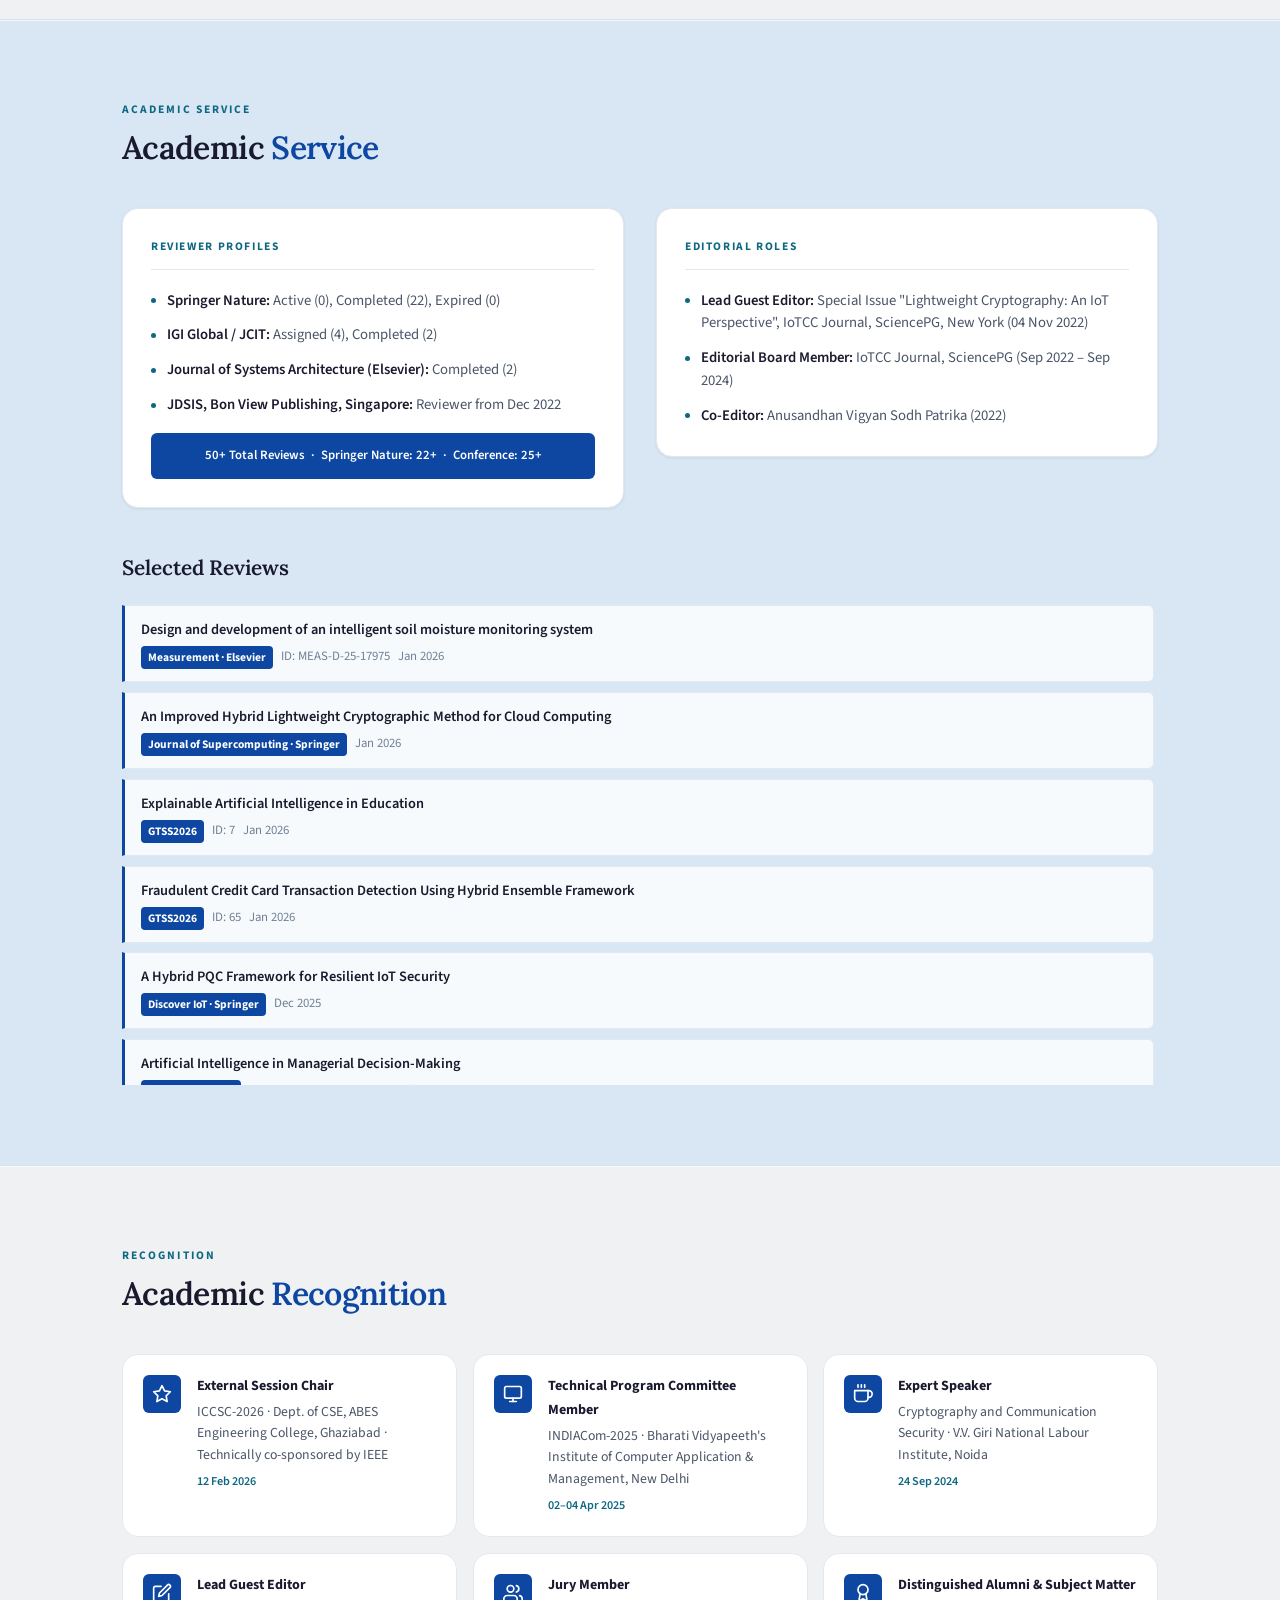
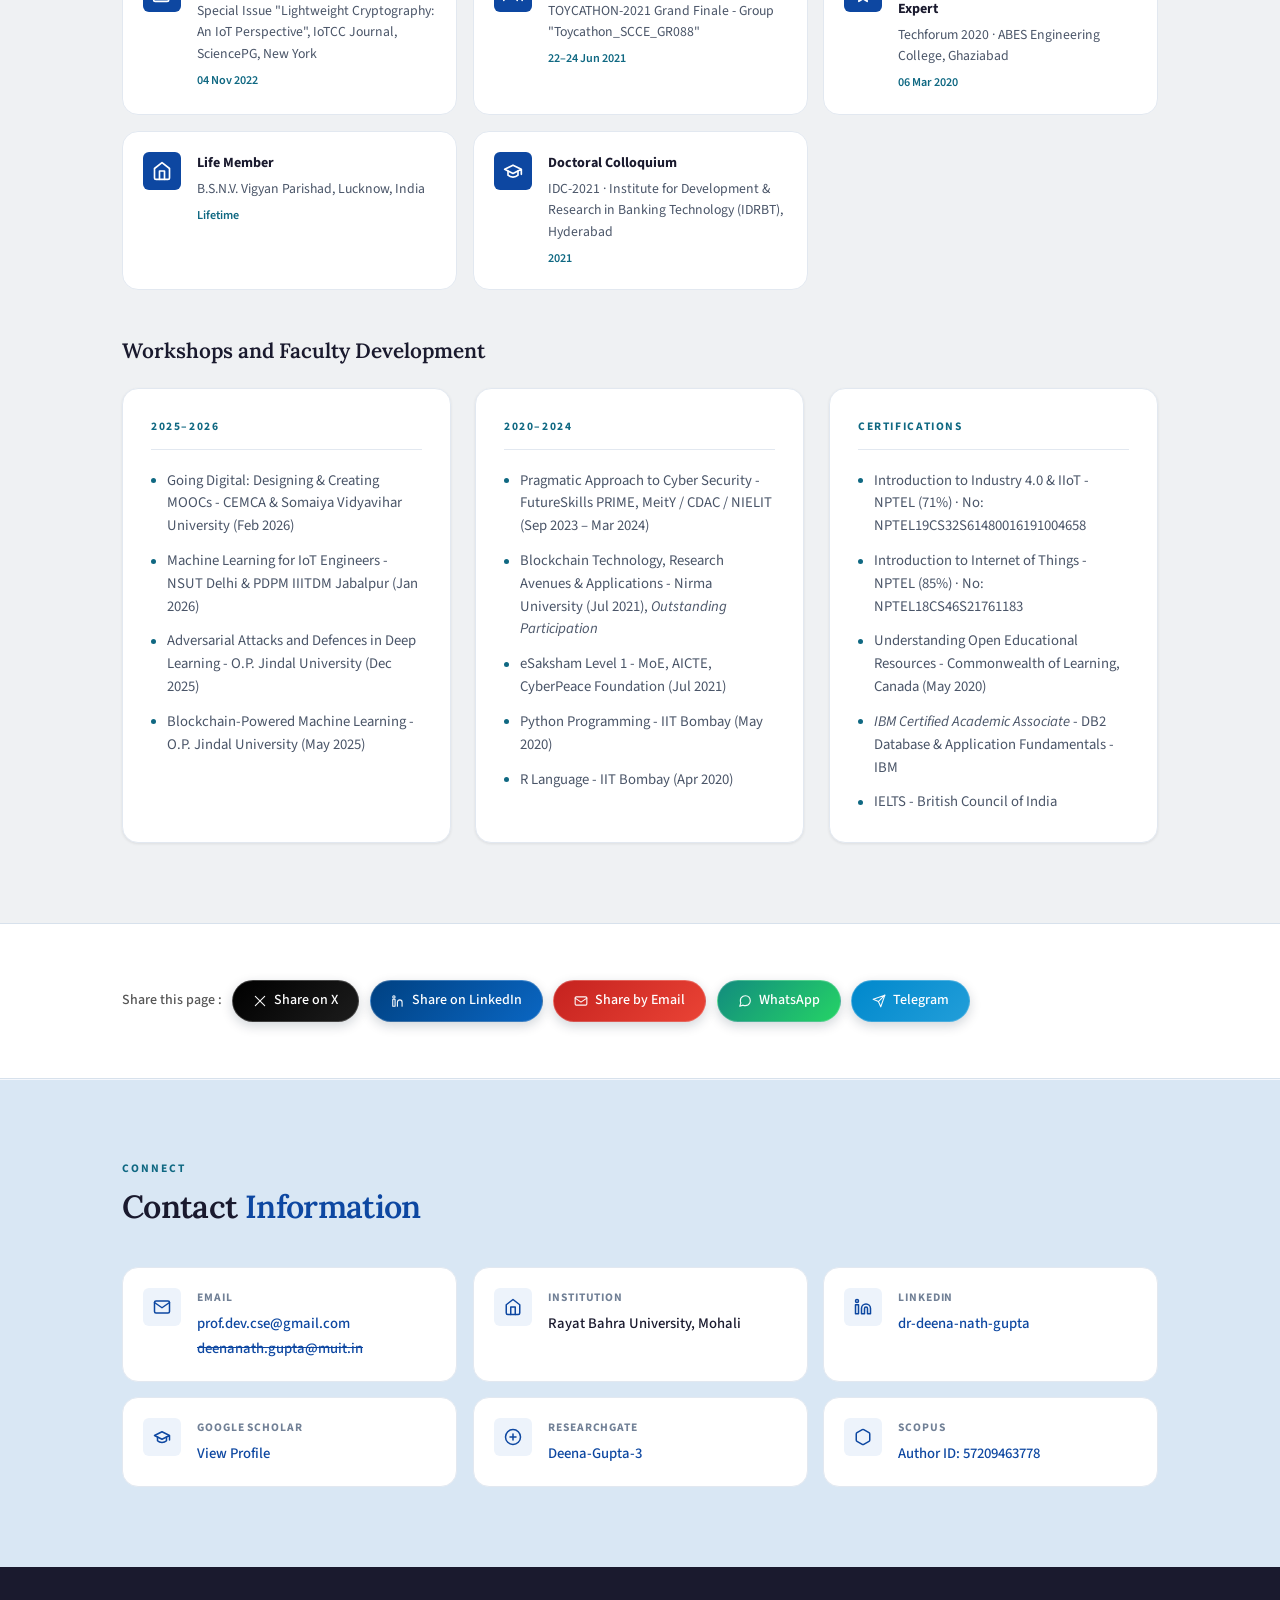
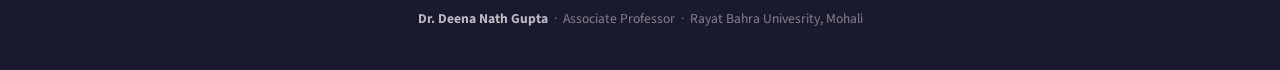
==== commit a1c7f71d: "Change affiliation from MUIT to Rayat Bahra University Updated the academic affiliation and related " ====
--- a/index.html
+++ b/index.html
@@ -2,9 +2,18 @@
 <html lang="en">
 <head>
   <meta charset="UTF-8"/>
+  <!-- Google tag (gtag.js) -->
+<script async src="https://www.googletagmanager.com/gtag/js?id=G-7DKLQ8GG6H"></script>
+<script>
+  window.dataLayer = window.dataLayer || [];
+  function gtag(){dataLayer.push(arguments);}
+  gtag('js', new Date());
+
+  gtag('config', 'G-7DKLQ8GG6H');
+</script>
   <meta name="viewport" content="width=device-width, initial-scale=1.0"/>
-  <meta name="description" content="Portfolio of Dr. Deena Nath Gupta, Associate Professor at MUIT Noida, with research publications, teaching, honors, and student resources. PhD from Jamia Millia Islamia (JMI)."/>
-  <meta name="keywords" content="Dr Deena Nath Gupta, academic portfolio, MUIT Noida, information security, cyber security research, publications, teaching, reviewer, computer science faculty"/>
+  <meta name="description" content="Portfolio of Dr. Deena Nath Gupta, Associate Professor at Rayat Bahra University, with research publications, teaching, honors, and student resources. PhD from Jamia Millia Islamia (JMI)."/>
+  <meta name="keywords" content="Dr Deena Nath Gupta, academic portfolio, Rayat Bahara University, information security, cyber security research, publications, teaching, reviewer, computer science faculty"/>
   <meta name="robots" content="index, follow, max-image-preview:large"/>
   <meta name="author" content="Dr. Deena Nath Gupta"/>
   <meta name="theme-color" content="#0d47a1"/>
@@ -12,13 +21,13 @@
   <meta property="og:locale" content="en_US"/>
   <meta property="og:site_name" content="Dr. Deena Nath Gupta Academic Portfolio"/>
   <meta property="og:url" content="https://deenanathgupta.in/"/>
-  <meta property="og:title" content="Dr. Deena Nath Gupta | Associate Professor | MUIT | PhD (JMI)"/>
-  <meta property="og:description" content="Portfolio of Dr. Deena Nath Gupta, Associate Professor at MUIT Noida, with research publications, teaching, honors, and student resources. PhD from Jamia Millia Islamia (JMI)."/>
+  <meta property="og:title" content="Dr. Deena Nath Gupta | Associate Professor | PhD (JMI)"/>
+  <meta property="og:description" content="Portfolio of Dr. Deena Nath Gupta, Associate Professor at RBU Mohali, with research publications, teaching, honors, and student resources. PhD from Jamia Millia Islamia (JMI)."/>
   <meta property="og:image" content="https://deenanathgupta.in/og-image.jpg"/>
   <meta property="og:image:alt" content="Dr. Deena Nath Gupta Academic Portfolio"/>
   <meta name="twitter:card" content="summary_large_image"/>
-  <meta name="twitter:title" content="Dr. Deena Nath Gupta | Associate Professor | MUIT | PhD (JMI)"/>
-  <meta name="twitter:description" content="Portfolio of Dr. Deena Nath Gupta, Associate Professor at MUIT Noida, with research publications, teaching, honors, and student resources. PhD from Jamia Millia Islamia (JMI)."/>
+  <meta name="twitter:title" content="Dr. Deena Nath Gupta | Associate Professor | RBU | PhD (JMI)"/>
+  <meta name="twitter:description" content="Portfolio of Dr. Deena Nath Gupta, Associate Professor at RBU Mohali, with research publications, teaching, honors, and student resources. PhD from Jamia Millia Islamia (JMI)."/>
   <meta name="twitter:image" content="https://deenanathgupta.in/og-image.jpg"/>
   <link rel="canonical" href="https://deenanathgupta.in/"/>
   <link rel="alternate" hreflang="en" href="https://deenanathgupta.in/"/>
@@ -30,7 +39,7 @@
 <link rel="icon" type="image/png" sizes="192x192" href="/android-chrome-192x192.png">
 <link rel="icon" type="image/png" sizes="512x512" href="/android-chrome-512x512.png">
 <link rel="manifest" href="/site.webmanifest">
-  <title>Dr. Deena Nath Gupta | Associate Professor | MUIT | PhD (JMI)</title>
+  <title>Dr. Deena Nath Gupta | Associate Professor | RBU | PhD (JMI)</title>
   <link rel="preconnect" href="https://fonts.googleapis.com"/>
   <link rel="preconnect" href="https://fonts.gstatic.com" crossorigin/>
   <link href="https://fonts.googleapis.com/css2?family=Lora:ital,wght@0,400;0,500;0,600;0,700;1,400&family=Source+Sans+3:wght@400;500;600;700&display=swap" rel="stylesheet"/>
@@ -43,7 +52,7 @@
       "description": "Academic portfolio of Dr. Deena Nath Gupta, Information Security researcher.",
       "affiliation": {
         "@type": "CollegeOrUniversity",
-        "name": "Maharishi University of Information Technology, Noida"
+        "name": "Rayat Bahra University, Mohali, Punjab, India"
       },
       "alumniOf": {
         "@type": "CollegeOrUniversity",
@@ -57,8 +66,8 @@
       ]
     }
   </script>
-  <link rel="stylesheet" href="styles.css">
-  <link rel="stylesheet" href="nav-mobile.css">
+  <link rel="stylesheet" href="styles.css?v=20260416">
+  <link rel="stylesheet" href="nav-mobile.css?v=20260416">
 </head>
 <body>
 
@@ -105,12 +114,12 @@
 <header class="hero">
   <div class="wrap">
     <div class="hero-grid">
-      <div class="hero-monogram animate delay-1">DG</div>
+      <div class="hero-monogram animate delay-1"><img src="./android-chrome-512x512.png" alt="Dr. Deena Nath Gupta"></div>
       <div>
         <p class="hero-sup animate delay-1">Associate Professor &amp; Researcher</p>
         <h1 class="hero-name animate delay-2">Dr. Deena Nath Gupta</h1>
-        <p class="hero-role animate delay-2">Maharishi University of Information Technology, Noida</p>
-        <p class="hero-inst animate delay-3">Ph.D. · Jamia Millia Islamia, New Delhi &nbsp;·&nbsp; 8+ Years Experience</p>
+        <p class="hero-role animate delay-2">Rayat Bahra University, Mohali</p>
+        <p class="hero-inst animate delay-3">Ph.D. · Jamia Millia Islamia, New Delhi &nbsp;·&nbsp; 9+ Years Experience</p>
         <div class="chip-row animate delay-3">
           <span class="chip">Information Security</span>
           <span class="chip">IoT Security</span>
@@ -183,7 +192,7 @@
     <p class="eyebrow">Profile</p>
     <h2 class="section-title">Professional <span>Overview</span></h2>
     <p class="summary-text">
-      Dr. Deena Nath Gupta is an accomplished academic and researcher with over <strong class="summary-strong">8 years of combined experience</strong> in teaching, industry research, and institutional development. Currently serving as <strong class="summary-strong">Associate Professor</strong> at Maharishi University of Information Technology, Noida, he specialises in Information Security, IoT, Lightweight Cryptography, Machine Learning, and Blockchain.
+      Dr. Deena Nath Gupta is an accomplished academic and researcher with over <strong class="summary-strong">8 years of combined experience</strong> in teaching, industry research, and institutional development. Currently serving as <strong class="summary-strong">Associate Professor</strong> at Rayat Bahra University, Mohali, he specialises in Information Security, IoT, Lightweight Cryptography, Machine Learning, and Blockchain.
     </p>
     <p class="summary-text">
       He previously contributed as a <strong class="summary-strong">Senior Research Analyst at CDAC-Mumbai</strong> (Ministry of Electronics &amp; IT, Govt. of India). He holds a Ph.D. from Jamia Millia Islamia (JMI), New Delhi, has filed a patent (published January 2024), authored a textbook, and was invited as <strong class="summary-strong">External Session Chair at ICCSC-2026</strong>, technically co-sponsored by IEEE.
@@ -225,11 +234,19 @@
         <div class="card-head">Academic Positions</div>
         <div class="timeline">
           <div class="tl-item">
-            <div class="tl-year">2025–Present</div>
+            <div class="tl-year">2026–Present</div>
+            <div class="tl-body">
+              <div class="tl-title">Associate Professor</div>
+              <div class="tl-sub">Rayat Bahra University, Mohali, Punjab</div>
+              <div class="tl-period">Aug 2026 – Present</div>
+            </div>
+          </div>
+          <div class="tl-item">
+            <div class="tl-year">2025–26</div>
             <div class="tl-body">
               <div class="tl-title">Associate Professor</div>
               <div class="tl-sub">Maharishi University of IT, Noida</div>
-              <div class="tl-period">28 Jul 2025 – Present</div>
+              <div class="tl-period">28 Jul 2025 – Jul 2026</div>
             </div>
           </div>
           <div class="tl-item">
@@ -805,7 +822,7 @@
         </div>
         <div>
           <div class="contact-lbl">Email</div>
-          <div class="contact-val"><a href="mailto:prof.dev.cse@gmail.com">prof.dev.cse@gmail.com</a><br/><a href="mailto:prof.dev.cse@gmail.com">deenanath.gupta@muit.in</a></div>
+          <div class="contact-val"><a href="mailto:prof.dev.cse@gmail.com">prof.dev.cse@gmail.com</a><br/><a href="mailto:prof.dev.cse@gmail.com"><del>deenanath.gupta@muit.in</del></a></div>
         </div>
       </div>
       <div class="contact-card">
@@ -814,7 +831,7 @@
         </div>
         <div>
           <div class="contact-lbl">Institution</div>
-          <div class="contact-val">Maharishi University of Information Technology, Noida</div>
+          <div class="contact-val">Rayat Bahra University, Mohali</div>
         </div>
       </div>
       <div class="contact-card">
@@ -859,7 +876,7 @@
 
 <!-- ─── FOOTER ────────────────────────────────────────────── -->
 <footer class="footer">
-  <strong>Dr. Deena Nath Gupta</strong> &nbsp;·&nbsp; Associate Professor &nbsp;·&nbsp; Maharishi University of Information Technology, Noida<br/>
+  <strong>Dr. Deena Nath Gupta</strong> &nbsp;·&nbsp; Associate Professor &nbsp;·&nbsp; Rayat Bahra Univesrity, Mohali<br/>
 </footer>
 
 <!-- ─── JS ────────────────────────────────────────────────── -->
@@ -890,8 +907,8 @@
     }
   })();
 </script>
-<script src="script.js"></script>
-<script src="nav-mobile.js"></script>
+<script src="script.js?v=20260416"></script>
+<script src="nav-mobile.js?v=20260416"></script>
 </body>
 </html>
 
--- a/styles.css
+++ b/styles.css
@@ -223,6 +223,13 @@
       flex-shrink: 0;
       letter-spacing: -0.02em;
     }
+    .hero-monogram img {
+      width: 100%;
+      height: 100%;
+      object-fit: cover;
+      border-radius: inherit;
+      display: block;
+    }
     .hero-sup {
       font-size: 0.72rem;
       font-weight: 700;
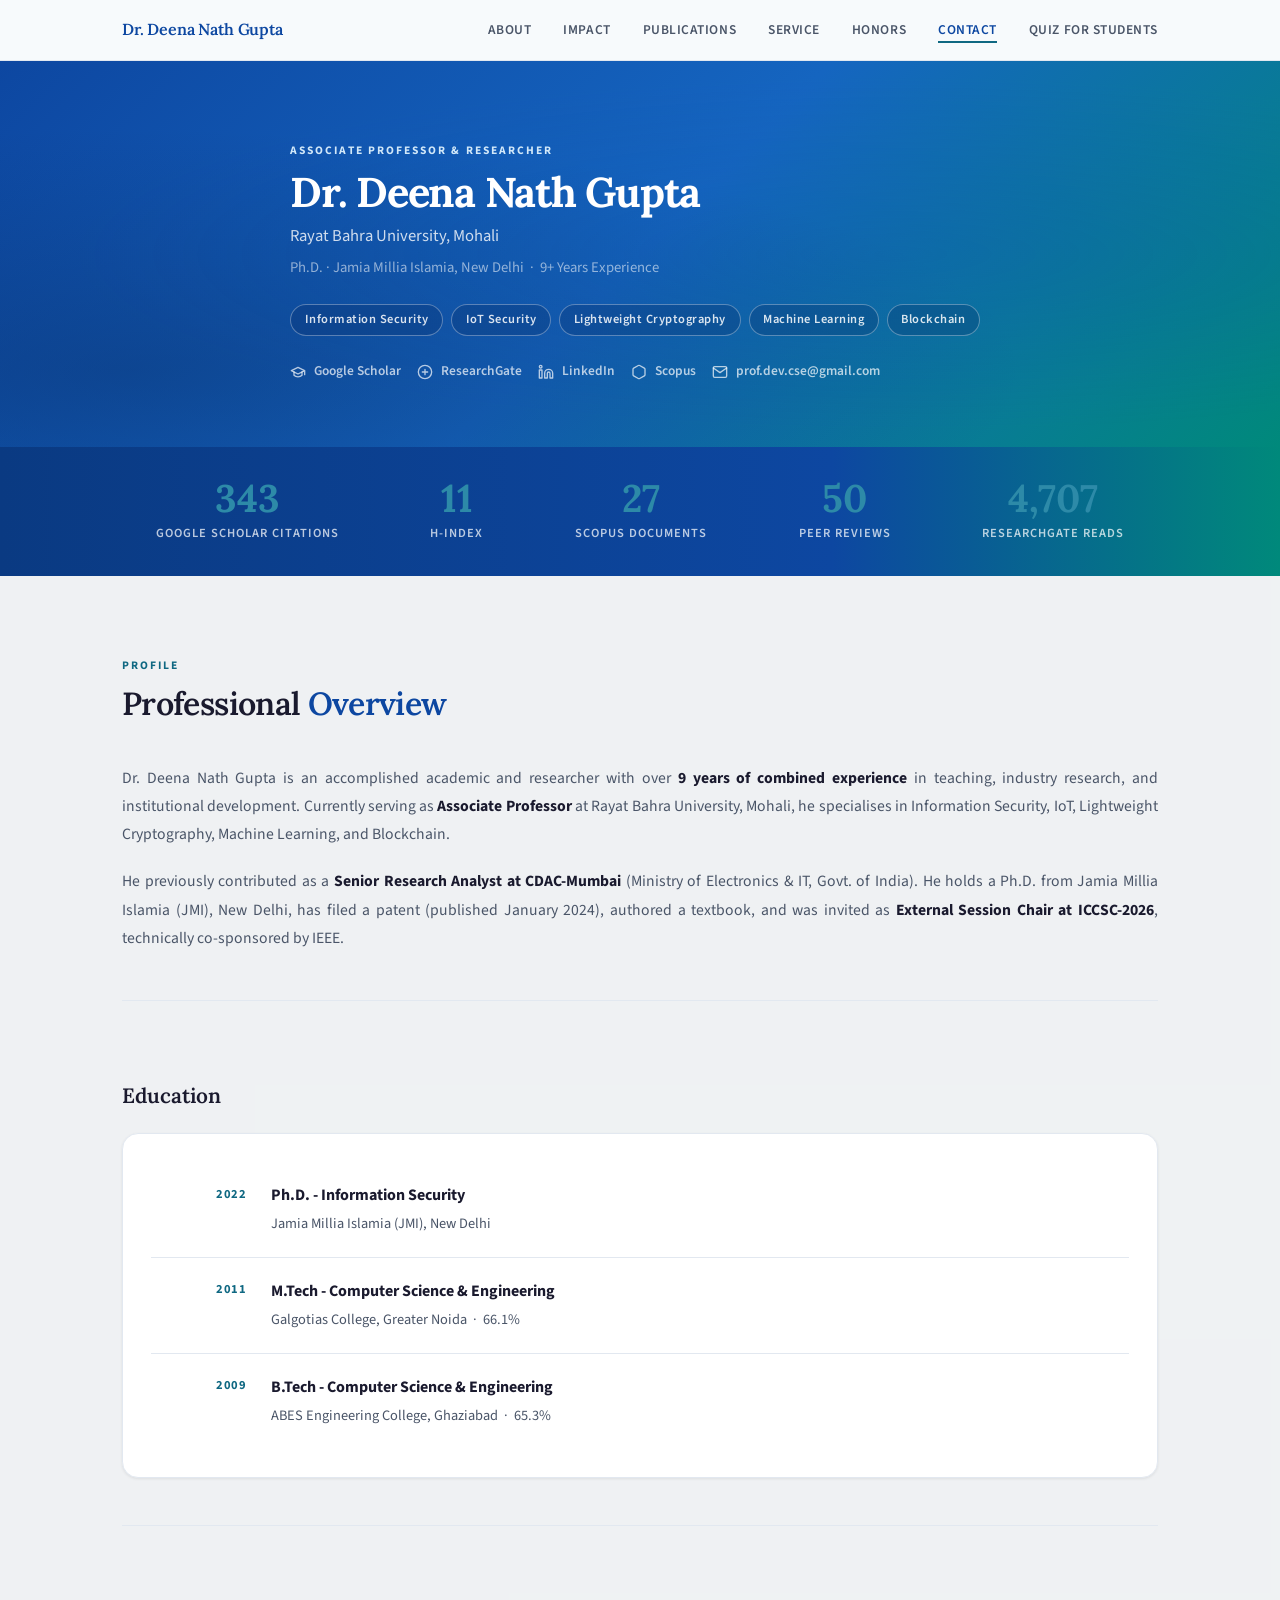
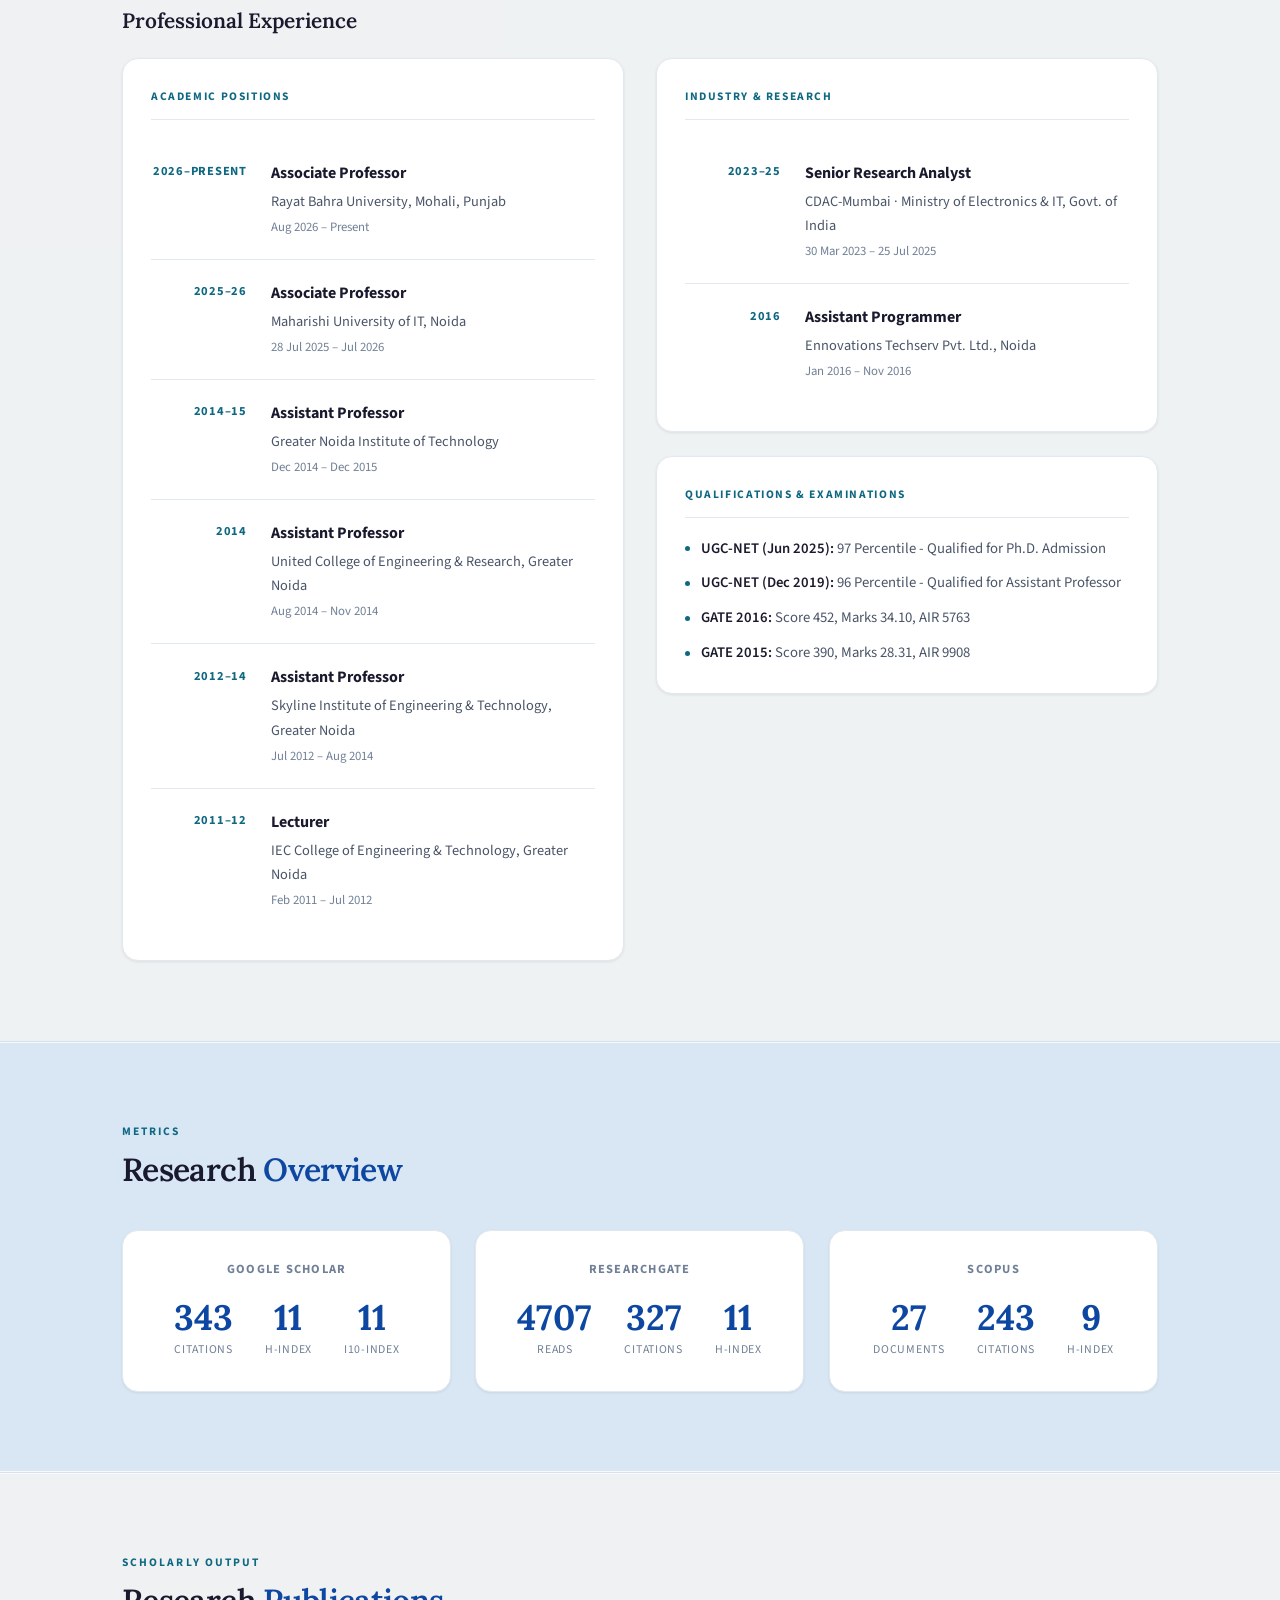
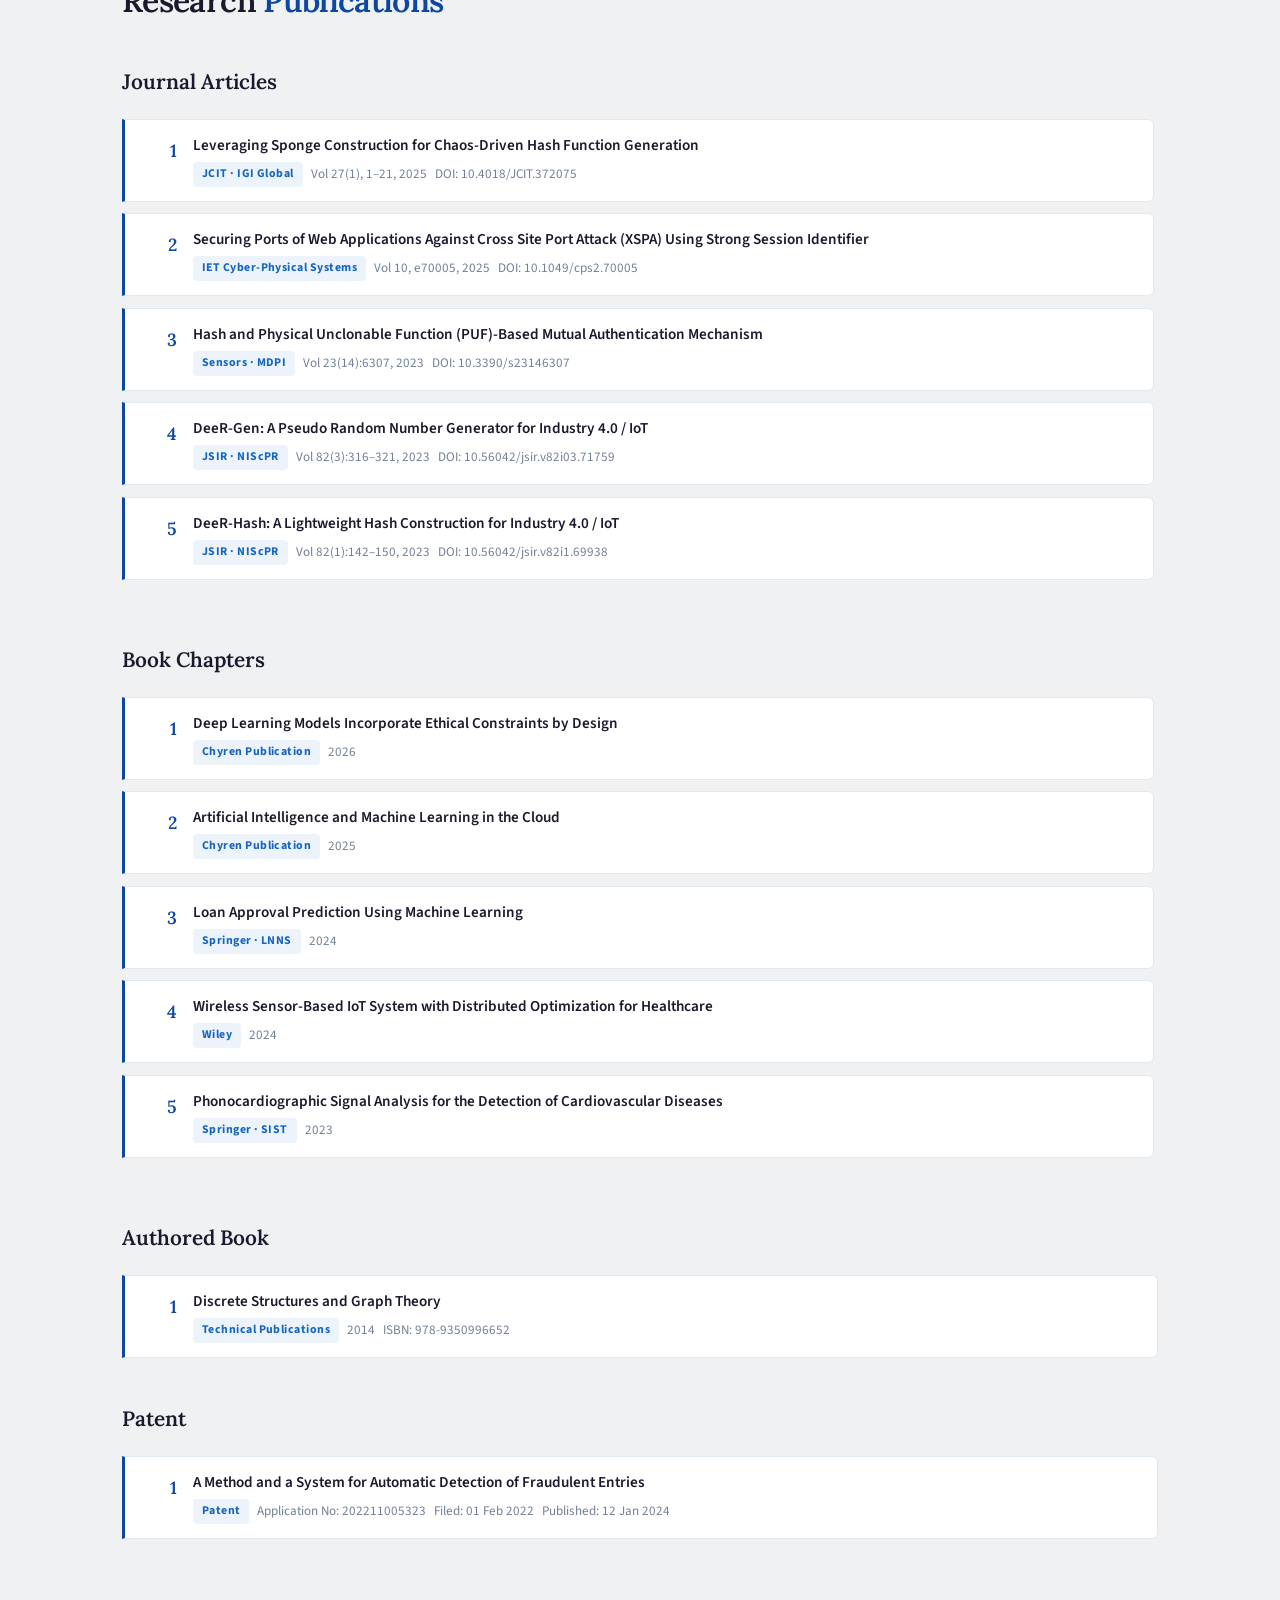
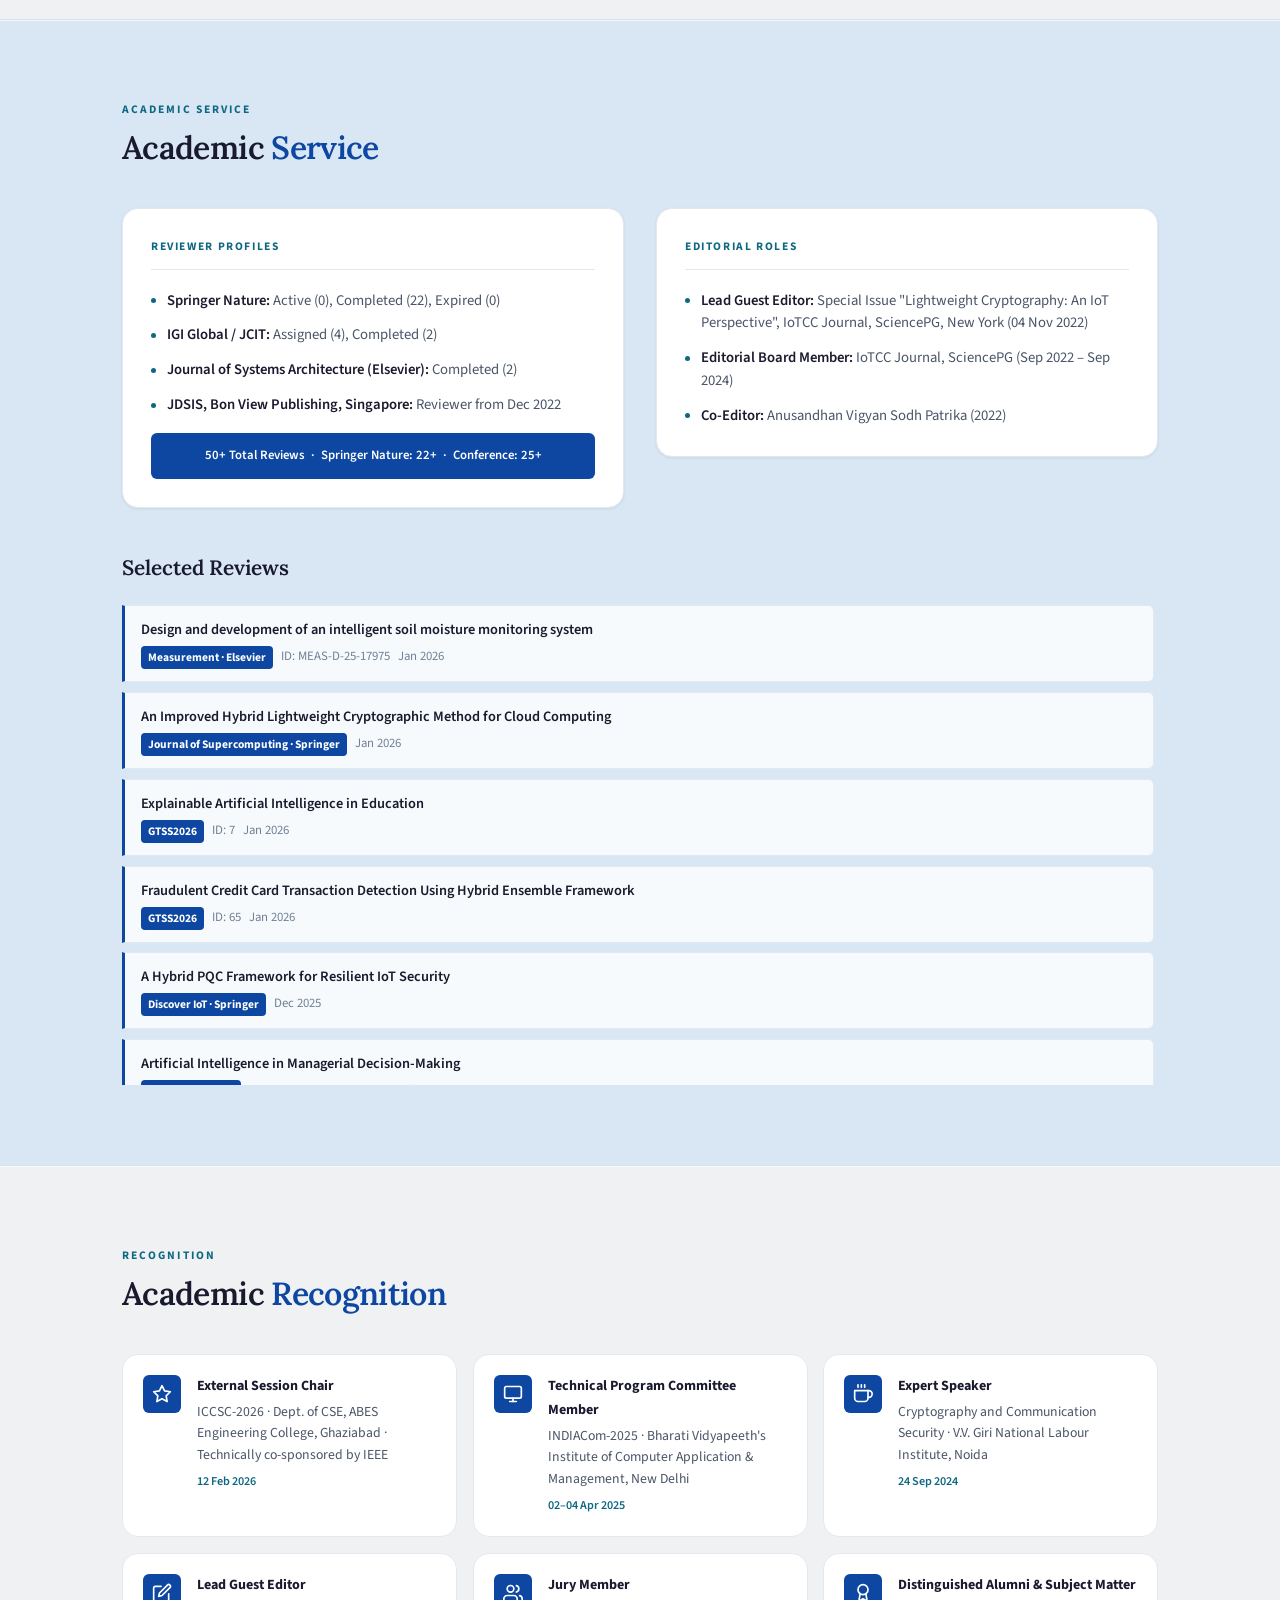
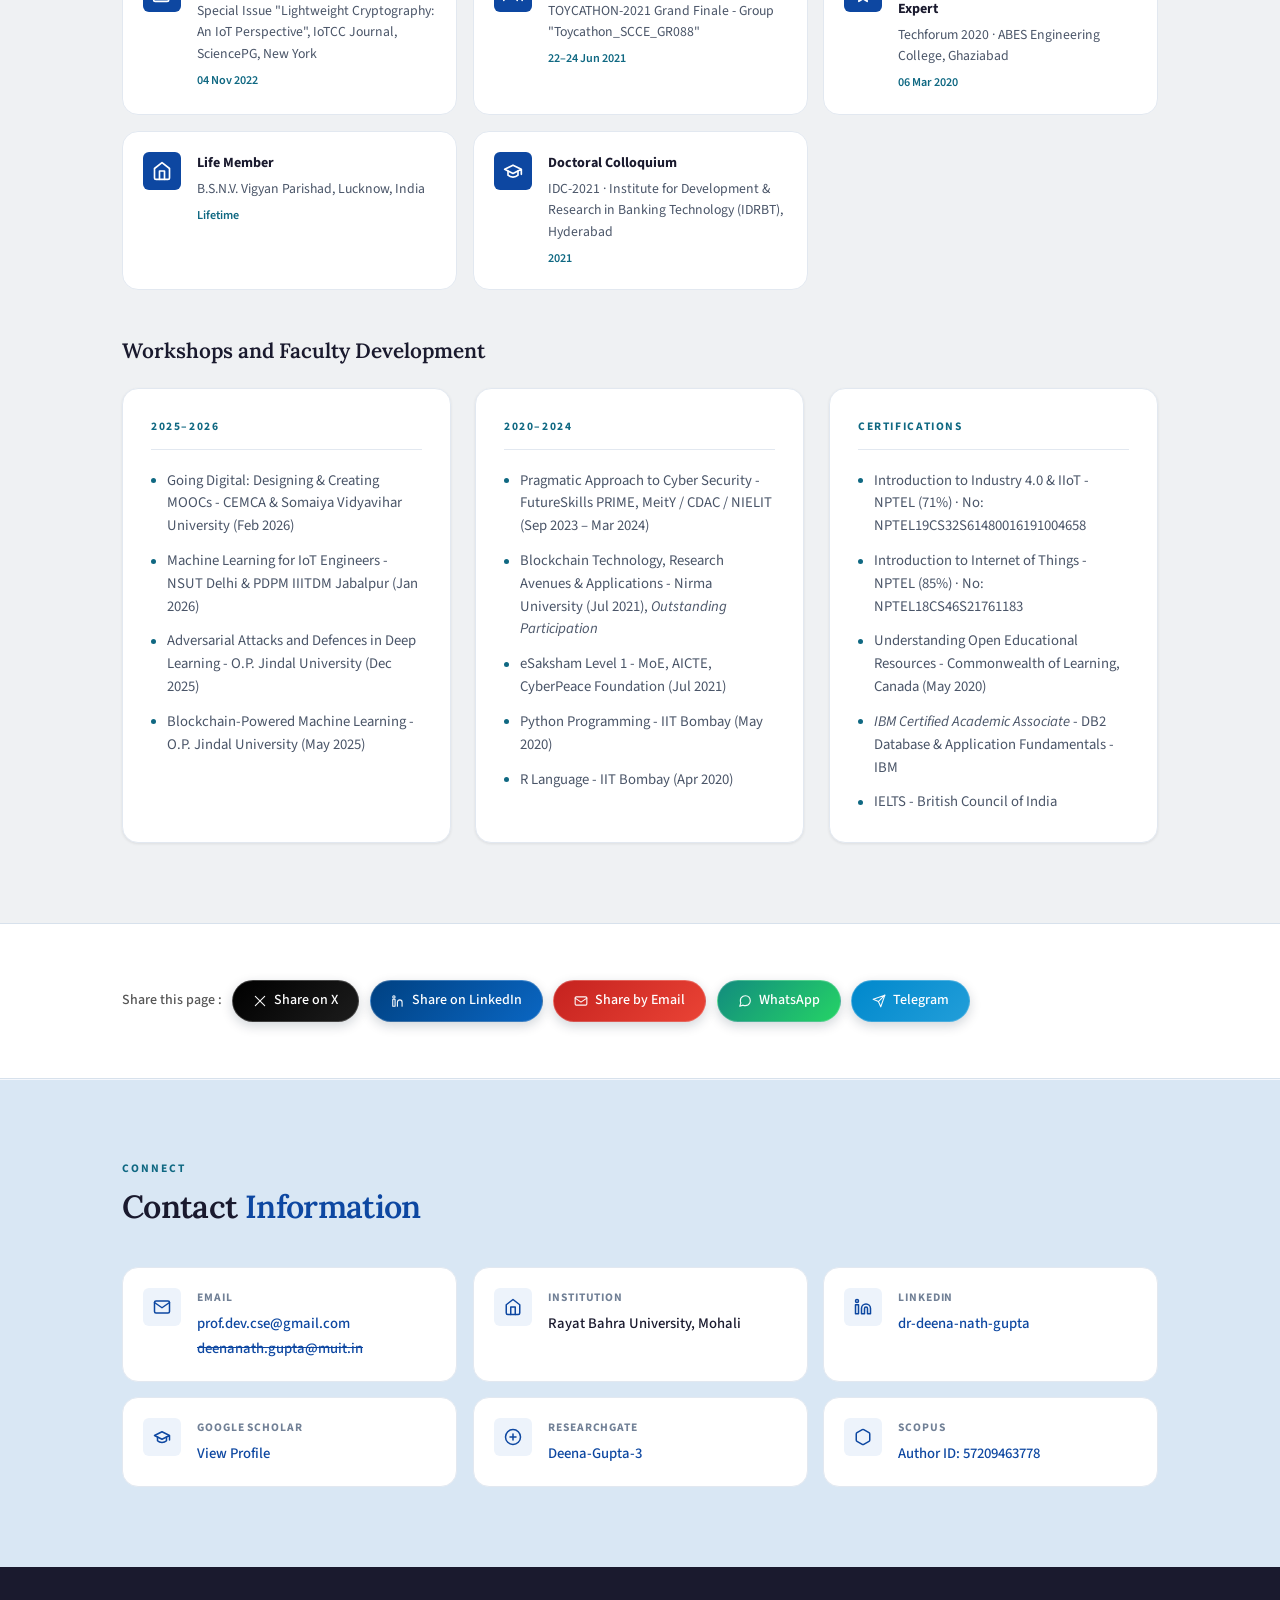
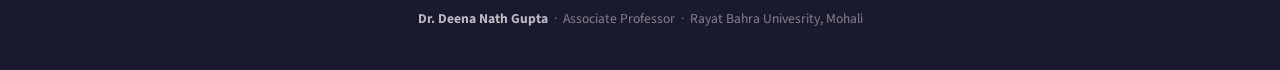
==== commit 7ce1f483: "Update experience from 8 to 9 years in profile" ====
--- a/index.html
+++ b/index.html
@@ -192,7 +192,7 @@
     <p class="eyebrow">Profile</p>
     <h2 class="section-title">Professional <span>Overview</span></h2>
     <p class="summary-text">
-      Dr. Deena Nath Gupta is an accomplished academic and researcher with over <strong class="summary-strong">8 years of combined experience</strong> in teaching, industry research, and institutional development. Currently serving as <strong class="summary-strong">Associate Professor</strong> at Rayat Bahra University, Mohali, he specialises in Information Security, IoT, Lightweight Cryptography, Machine Learning, and Blockchain.
+      Dr. Deena Nath Gupta is an accomplished academic and researcher with over <strong class="summary-strong">9 years of combined experience</strong> in teaching, industry research, and institutional development. Currently serving as <strong class="summary-strong">Associate Professor</strong> at Rayat Bahra University, Mohali, he specialises in Information Security, IoT, Lightweight Cryptography, Machine Learning, and Blockchain.
     </p>
     <p class="summary-text">
       He previously contributed as a <strong class="summary-strong">Senior Research Analyst at CDAC-Mumbai</strong> (Ministry of Electronics &amp; IT, Govt. of India). He holds a Ph.D. from Jamia Millia Islamia (JMI), New Delhi, has filed a patent (published January 2024), authored a textbook, and was invited as <strong class="summary-strong">External Session Chair at ICCSC-2026</strong>, technically co-sponsored by IEEE.
